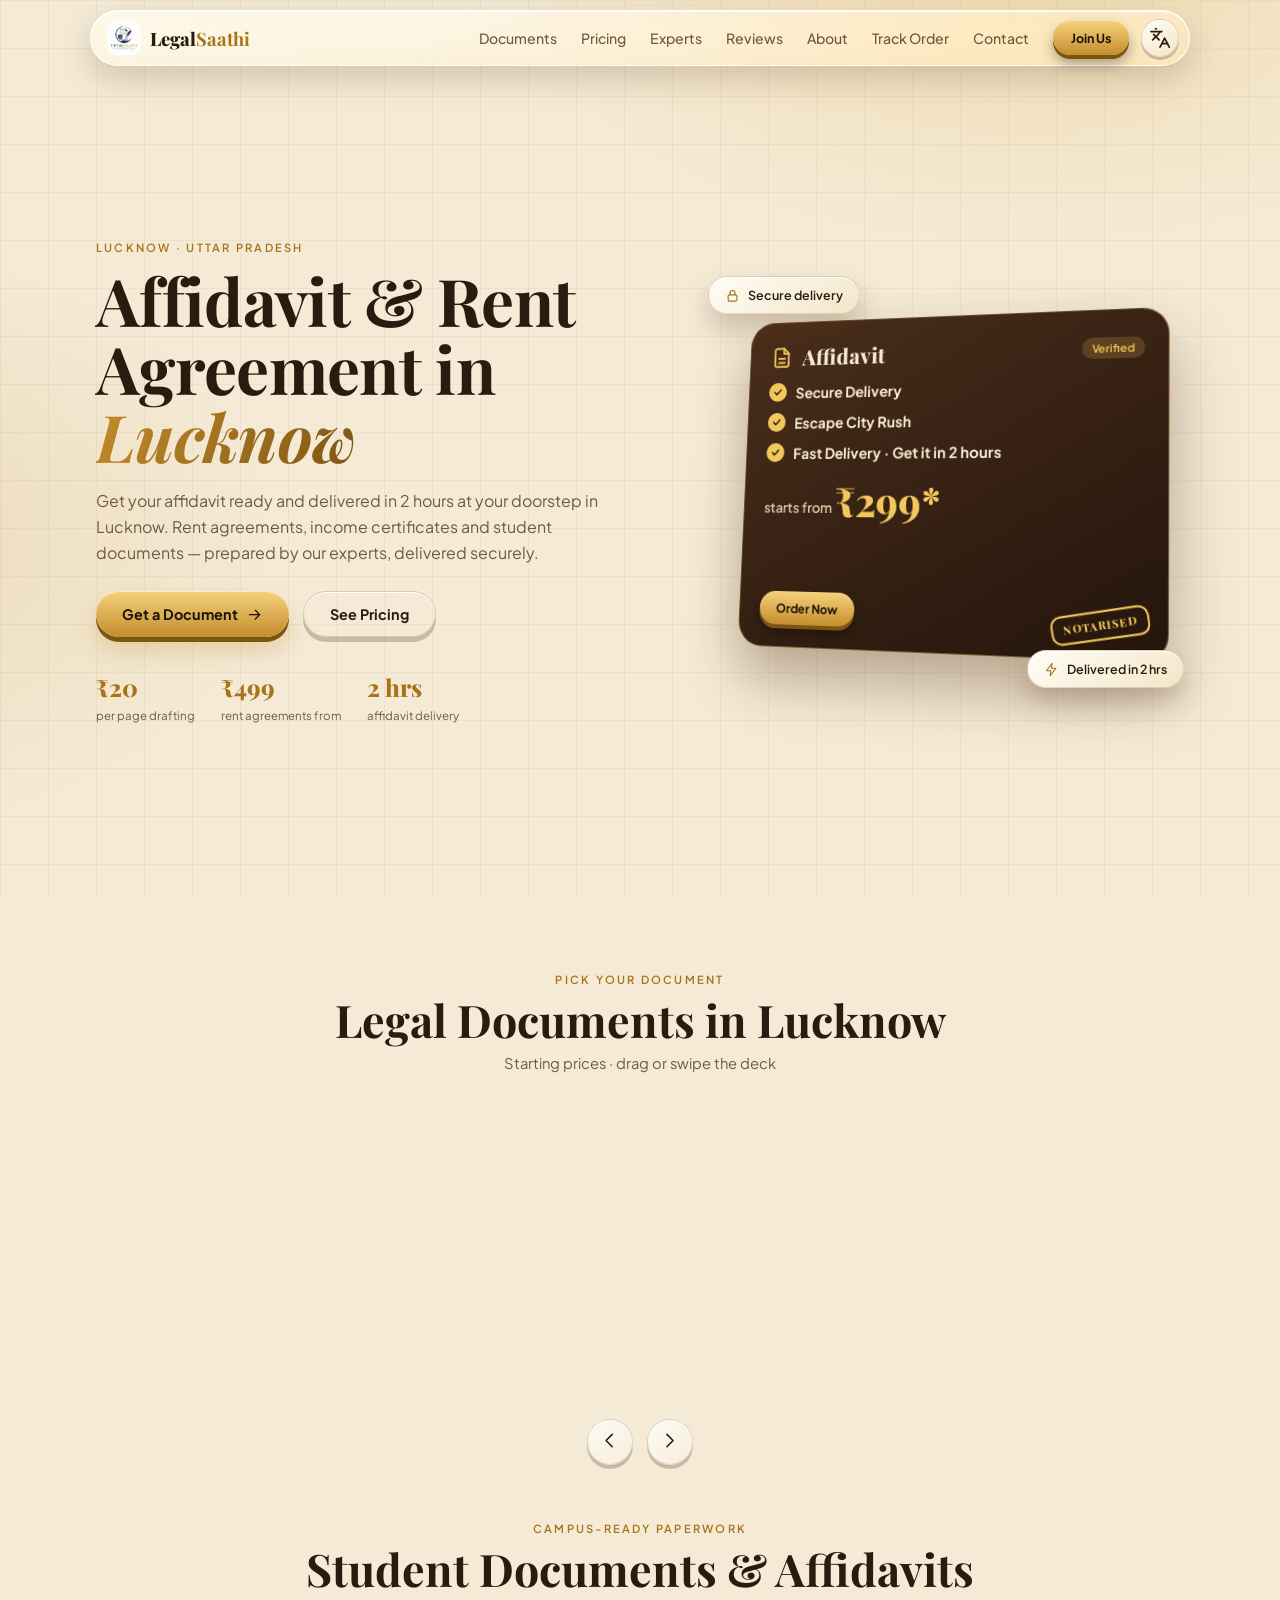
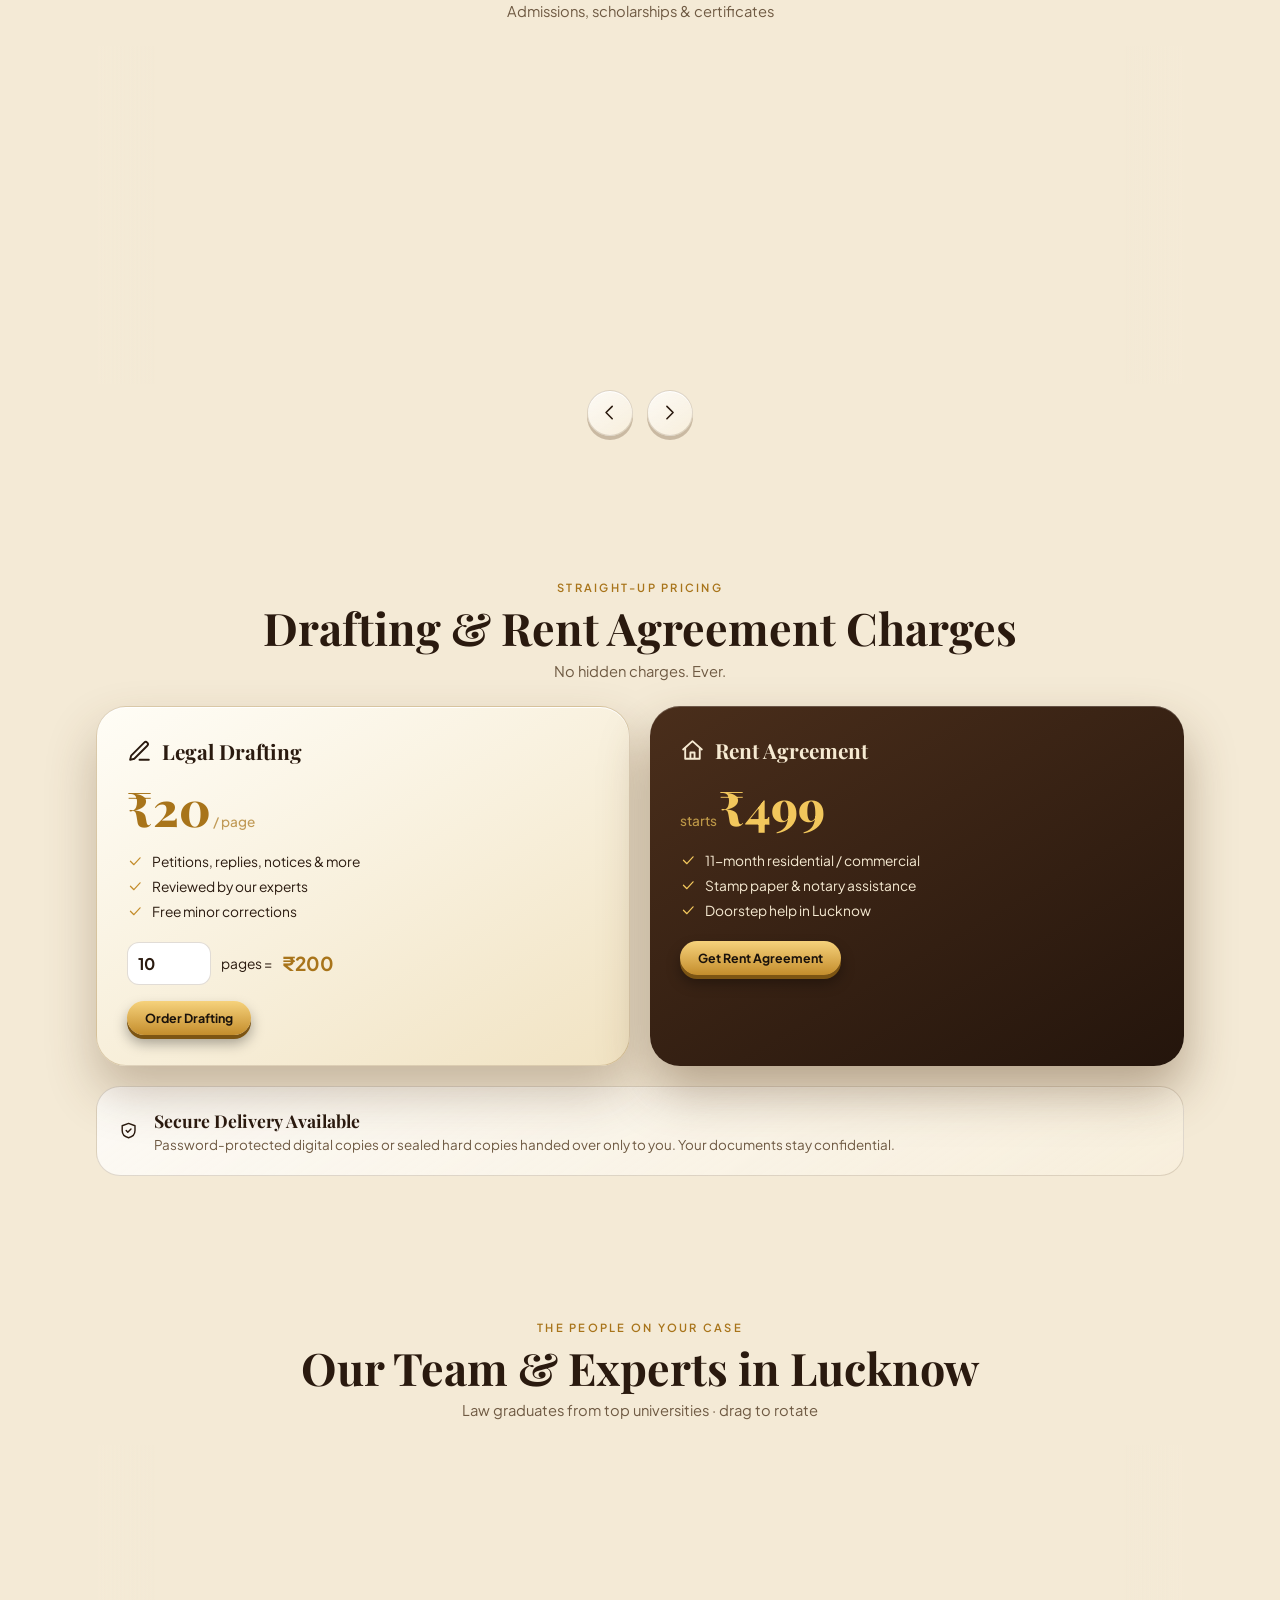
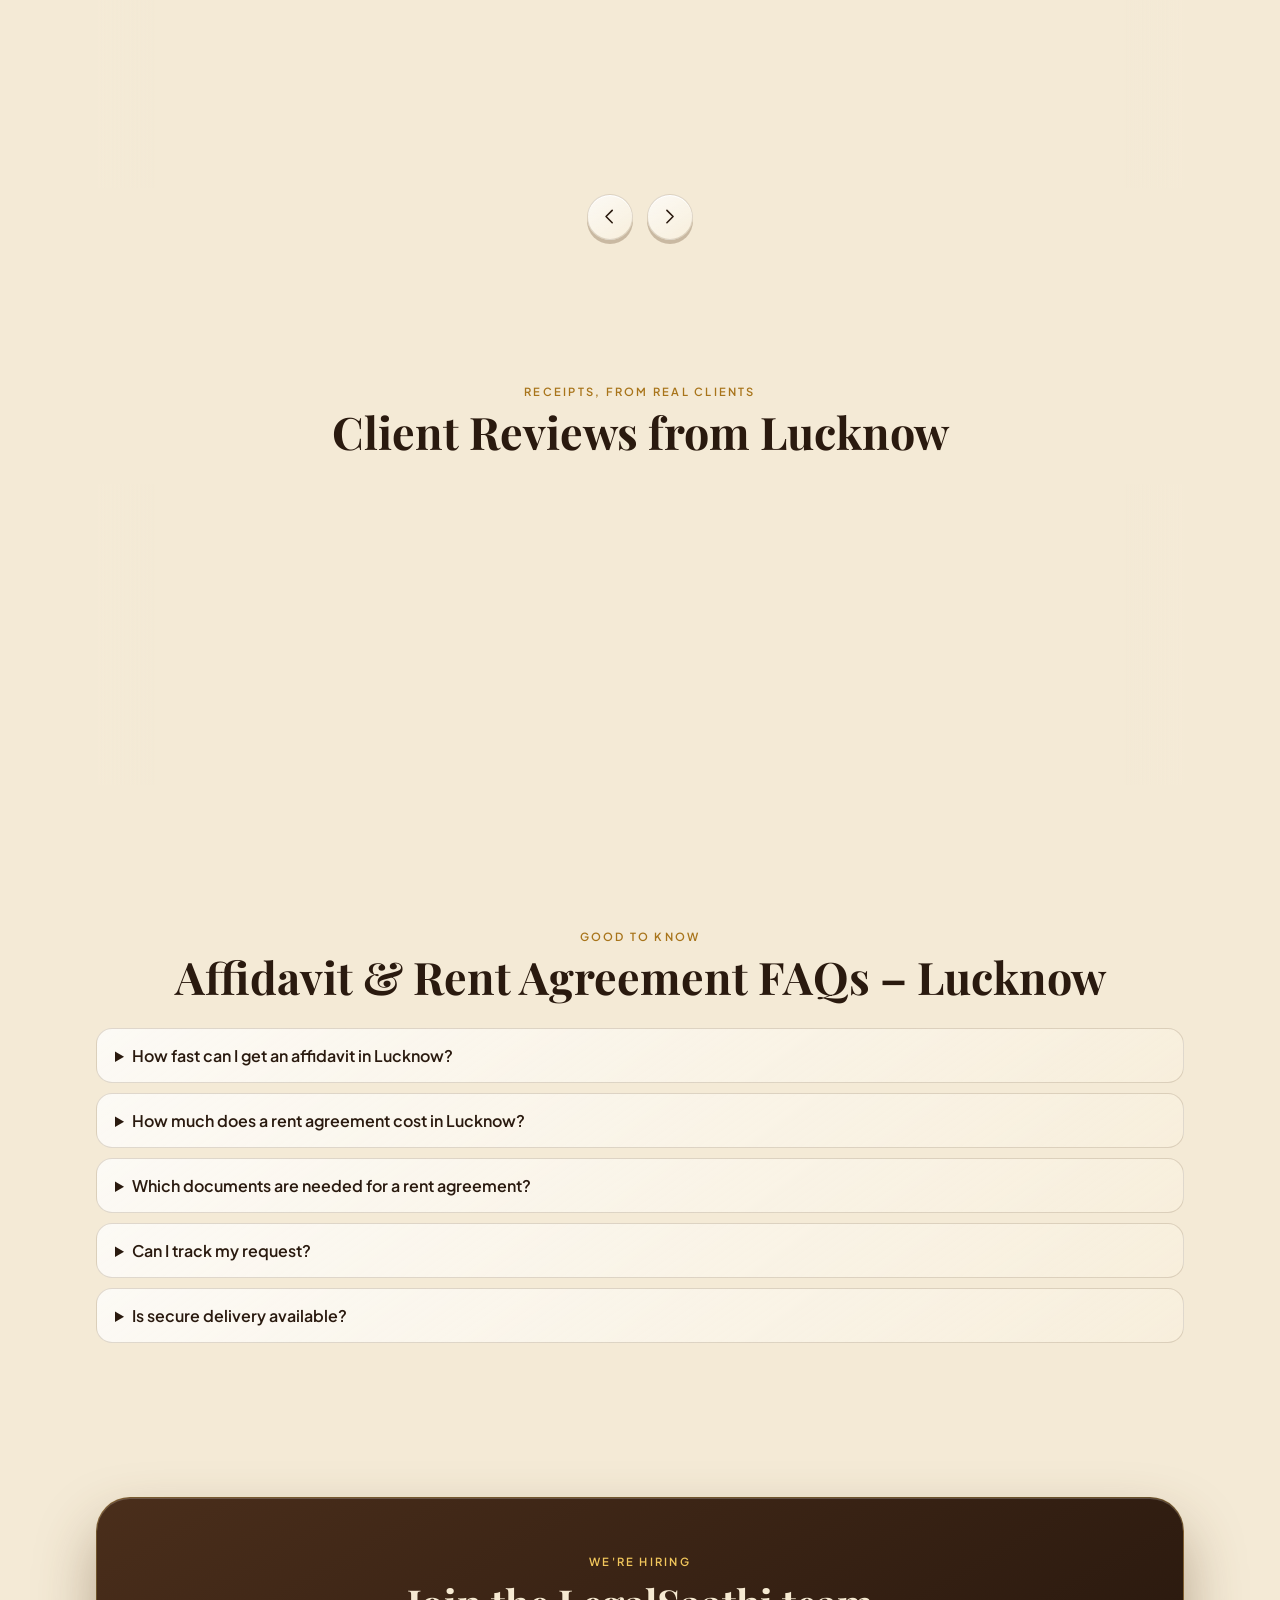
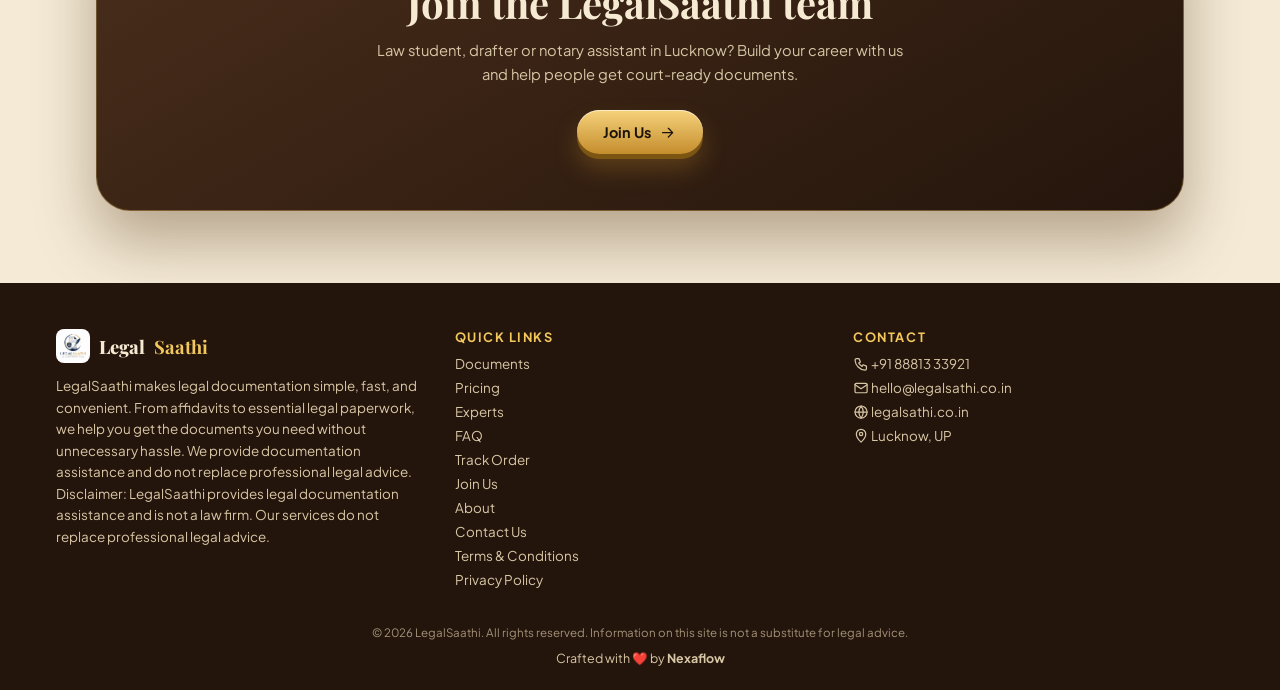
==== index.html @ c800df6a "Update index.html" ====
<!DOCTYPE html>
<html lang="en-IN">
<head>
<meta charset="UTF-8">
<meta name="viewport" content="width=device-width, initial-scale=1, viewport-fit=cover">
<title>Affidavit & Rent Agreement Online in Lucknow | LegalSaathi</title>
<meta name="robots" content="index,follow,max-image-preview:large">
<meta name="geo.region" content="IN-UP"><meta name="geo.placename" content="Lucknow">
<meta name="theme-color" content="#f4ead6">
<link rel="canonical" href="https://legalsathi.co.in/">
<meta property="og:title" content="Affidavit & Rent Agreement Online in Lucknow | LegalSaathi">
<meta property="og:description" content="Affidavit ready and delivered in 2 hours at your doorstep in Lucknow. Rent agreements from ₹499.">
<meta property="og:image" content="https://legalsathi.co.in/legalsathilogo.webp">
<meta property="og:site_name" content="LegalSaathi"><meta property="og:locale" content="en_IN">
<meta name="twitter:card" content="summary"><link rel="manifest" href="/manifest.json"><link rel="apple-touch-icon" href="/icon-192.png">
<meta property="og:type" content="website">
<meta property="og:url" content="https://legalsathi.co.in/">
<meta name="description" content="Get your affidavit ready and delivered in 2 hours at your doorstep in Lucknow. Rent agreements from ₹499, income certificates, legal drafting and student documents with secure delivery.">
<script type="application/ld+json">{"@context": "https://schema.org", "@graph": [{"@type": "LegalService", "@id": "https://legalsathi.co.in/#org", "name": "LegalSaathi", "url": "https://legalsathi.co.in/", "image": "https://legalsathi.co.in/legalsathilogo.webp", "logo": "https://legalsathi.co.in/legalsathilogo.webp", "telephone": "+91-8881333921", "description": "Affidavits, rent agreements, income certificates, legal drafting and student documents in Lucknow with doorstep delivery.", "priceRange": "₹20 - ₹1999", "areaServed": {"@type": "City", "name": "Lucknow"}, "address": {"@type": "PostalAddress", "addressLocality": "Lucknow", "addressRegion": "Uttar Pradesh", "addressCountry": "IN"}}, {"@type": "WebSite", "name": "LegalSaathi", "url": "https://legalsathi.co.in/"}, {"@type": "FAQPage", "mainEntity": [{"@type": "Question", "name": "How fast can I get an affidavit in Lucknow?", "acceptedAnswer": {"@type": "Answer", "text": "Most affidavits are ready and delivered to your doorstep in Lucknow within about 2 hours of a complete request."}}, {"@type": "Question", "name": "How much does a rent agreement cost in Lucknow?", "acceptedAnswer": {"@type": "Answer", "text": "Rent agreements start at ₹499. Stamp duty and government fees, where applicable, depend on the agreement."}}, {"@type": "Question", "name": "Which documents are needed for a rent agreement?", "acceptedAnswer": {"@type": "Answer", "text": "Aadhaar and PAN of landlord and tenant, passport photos, the rented property address, rent and deposit amount, and an ownership proof such as an electricity bill."}}, {"@type": "Question", "name": "Can I track my request?", "acceptedAnswer": {"@type": "Answer", "text": "Yes. You get a token number right after placing a request. Use Track Order on the website to see live status."}}, {"@type": "Question", "name": "Is secure delivery available?", "acceptedAnswer": {"@type": "Answer", "text": "Yes. Choose secure delivery to receive a password-protected digital copy or a sealed hard copy handed only to you."}}]}]}</script>
<!-- Google Tag Manager -->
<script>(function(w,d,s,l,i){w[l]=w[l]||[];w[l].push({'gtm.start':
new Date().getTime(),event:'gtm.js'});var f=d.getElementsByTagName(s)[0],
j=d.createElement(s),dl=l!='dataLayer'?'&l='+l:'';j.async=true;j.src=
'https://www.googletagmanager.com/gtm.js?id='+i+dl;f.parentNode.insertBefore(j,f);
})(window,document,'script','dataLayer','GTM-5QRKRGP2');</script>
<!-- End Google Tag Manager -->
<link rel="icon" href="legalsathilogo.webp">
<link rel="preconnect" href="https://fonts.googleapis.com">
<link href="https://fonts.googleapis.com/css2?family=Playfair+Display:wght@600;800&family=Plus+Jakarta+Sans:wght@400;500;600;700&family=Noto+Sans+Devanagari:wght@400;500;600;700;800&display=swap" rel="stylesheet">
<style>
:root{--bg:#f4ead6;--bg2:#ebdcbc;--ivory:#2a1a0f;--mut:#6f5a43;--beige:#5a3d24;--gold:#a8741a;--gold2:#c48d2c;--ink:#1a120b;--line:rgba(90,60,30,.18);--glass:linear-gradient(145deg,rgba(255,255,255,.75),rgba(255,248,232,.35))}
*{box-sizing:border-box;margin:0;padding:0}
html{scroll-behavior:smooth;scroll-padding-top:90px;overflow-x:hidden;-webkit-text-size-adjust:100%}
img,svg{max-width:100%}
.hero>*,.offers>*,.fgrid>*{min-width:0}
p,h1,h2,h3,.bio{overflow-wrap:break-word}
body{font-family:'Plus Jakarta Sans',sans-serif;background:var(--bg);color:var(--ivory);overflow-x:hidden;padding-bottom:env(safe-area-inset-bottom);-webkit-font-smoothing:antialiased}
body:before{content:"";position:fixed;inset:0;z-index:-1;background:radial-gradient(900px 500px at 80% -5%,rgba(233,189,95,.32),transparent 60%),radial-gradient(700px 500px at -10% 60%,rgba(196,141,44,.16),transparent 60%),linear-gradient(rgba(90,60,30,.05) 1px,transparent 1px) 0 0/48px 48px,linear-gradient(90deg,rgba(90,60,30,.05) 1px,transparent 1px) 0 0/48px 48px,var(--bg)}
h1,h2,h3,.brand{font-family:'Playfair Display',serif}
.i{width:1.2em;height:1.2em;display:inline-block;vertical-align:-.2em;fill:none;stroke:currentColor;stroke-width:1.8;stroke-linecap:round;stroke-linejoin:round}
section{padding:72px clamp(22px,6vw,56px);max-width:1200px;margin:auto}
.sec-h{text-align:center;margin-bottom:26px}
.eyebrow{font-size:.7rem;letter-spacing:.2em;text-transform:uppercase;color:var(--gold);font-weight:600}
.sec-h h2{font-size:clamp(1.8rem,6vw,2.8rem);margin-top:8px;line-height:1.15}
.sec-h p{margin-top:8px;color:var(--mut);font-size:.92rem}
/* nav */
nav{position:fixed;top:calc(10px + env(safe-area-inset-top));left:50%;transform:translateX(-50%);width:min(1100px,94%);z-index:50;display:flex;align-items:center;justify-content:space-between;padding:8px 10px 8px 16px;border-radius:60px;background:linear-gradient(135deg,rgba(255,252,242,.75),rgba(255,244,220,.4));backdrop-filter:blur(22px) saturate(170%);-webkit-backdrop-filter:blur(22px) saturate(170%);border:1px solid rgba(255,255,255,.85);box-shadow:0 12px 32px rgba(90,60,30,.22),inset 0 1px 0 #fff,inset 0 -10px 18px rgba(233,189,95,.07)}
.brand{display:flex;align-items:center;gap:9px;font-weight:800;color:var(--ivory);text-decoration:none;font-size:1.15rem}
.brand img{height:34px;width:34px;object-fit:contain;border-radius:8px}
.brand b{color:var(--gold)}
.links{display:flex;gap:24px;align-items:center}
.links a:not(.btn){color:var(--beige);text-decoration:none;font-weight:500;font-size:.88rem;opacity:.85;transition:.2s}
.links a:not(.btn):hover{opacity:1;color:var(--gold)}
.burger{display:none;background:none;border:0;font-size:1.5rem;color:var(--ivory);cursor:pointer;padding:6px 10px}
.btn{display:inline-flex;align-items:center;gap:8px;border:0;cursor:pointer;font:700 .9rem 'Plus Jakarta Sans';padding:13px 26px;border-radius:50px;color:var(--ink);text-decoration:none;background:linear-gradient(180deg,#f6d27c,var(--gold2));box-shadow:0 5px 0 #7d5513,0 14px 24px rgba(196,141,44,.3),inset 0 1px 0 rgba(255,255,255,.6);transition:.15s}
.btn:hover{transform:translateY(-2px)}
.btn:active{transform:translateY(4px);box-shadow:0 1px 0 #7d5513,0 4px 8px rgba(0,0,0,.4)}
.btn.ghost{color:var(--ivory);background:linear-gradient(145deg,rgba(255,240,210,.14),rgba(255,240,210,.04));border:1px solid var(--line);box-shadow:0 5px 0 rgba(90,60,30,.28),inset 0 1px 0 #fff}
.upr{display:flex;gap:10px;margin-bottom:12px}.upr .btn{flex:1;justify-content:center;padding:11px 8px;font-size:.8rem;white-space:nowrap}.btn.dk{color:#f6d27c;background:linear-gradient(180deg,#3d2815,#1a120b);box-shadow:0 5px 0 #000,0 10px 18px rgba(26,18,11,.35),inset 0 1px 0 rgba(255,255,255,.15)}.qrp{text-align:center}.qrp img{width:230px;max-width:100%;border-radius:14px;background:#fff;padding:10px;border:1px solid var(--gold2)}
.btn.sm{padding:9px 18px;font-size:.78rem;box-shadow:0 4px 0 #7d5513,0 8px 14px rgba(0,0,0,.35)}
/* hero */
.hero{min-height:100svh;display:grid;grid-template-columns:1.1fr .9fr;gap:30px;align-items:center;max-width:1200px;margin:auto;padding:120px clamp(22px,6vw,56px) 56px}
.hero h1{font-size:clamp(2.2rem,7vw,4.1rem);line-height:1.04;letter-spacing:-.01em}
.hero h1 em{font-style:italic;background:linear-gradient(120deg,#c48d2c,#7d5513);-webkit-background-clip:text;background-clip:text;color:transparent}
.hero p{max-width:520px;margin:18px 0 26px;color:var(--mut);line-height:1.6}
.cta{display:flex;gap:14px;flex-wrap:wrap}
.hstats{display:flex;gap:26px;margin-top:34px;flex-wrap:wrap}
.hstats b{display:block;font:800 1.5rem 'Playfair Display';color:var(--gold)}.hstats span{font-size:.72rem;color:var(--mut)}
.hv{position:relative;height:400px;perspective:1000px}
.doc{position:absolute;inset:30px 20px;border-radius:26px;padding:24px;background:linear-gradient(150deg,#4a2e1b,#24150c);color:#f6ead2;border:1px solid rgba(233,189,95,.35);box-shadow:0 30px 60px rgba(90,60,30,.4),inset 0 1px 0 rgba(255,255,255,.2);transform:rotateY(-14deg) rotateX(6deg);animation:fl 7s ease-in-out infinite}
@keyframes fl{50%{transform:rotateY(-8deg) rotateX(3deg) translateY(-12px)}}
.dh{display:flex;align-items:center;gap:10px;font-weight:700;margin-bottom:22px}.dh .i{color:var(--gold);font-size:1.5rem}
.ok{margin-left:auto;font-size:.68rem;padding:4px 10px;border-radius:20px;background:rgba(233,189,95,.18);color:var(--gold)}
.ln{height:9px;border-radius:6px;margin:13px 0;transform-origin:left;background:linear-gradient(90deg,rgba(90,60,30,.12) 25%,rgba(196,141,44,.4) 50%,rgba(90,60,30,.12) 75%) 0 0/200% 100%;animation:sh 1.6s linear infinite,wr 5s ease-in-out infinite}.ln:nth-child(3){animation-delay:0s,.35s}.ln:nth-child(4){animation-delay:0s,.7s}.ln:nth-child(5){animation-delay:0s,1.05s}.ln:nth-child(6){animation-delay:0s,1.4s}@keyframes sh{to{background-position:-200% 0}}@keyframes wr{0%{transform:scaleX(0)}35%,85%{transform:scaleX(1)}100%{transform:scaleX(0)}}
.stamp{position:absolute;right:22px;bottom:24px;border:2px solid var(--gold);color:var(--gold);padding:8px 14px;border-radius:10px;font:800 .8rem 'Playfair Display';letter-spacing:.1em;transform:rotate(-10deg);text-transform:uppercase}
.chip{position:absolute;display:flex;align-items:center;gap:8px;padding:10px 16px;border-radius:40px;font-size:.78rem;font-weight:600;background:linear-gradient(145deg,#fffdf6,#f3e6c8);border:1px solid var(--line);box-shadow:0 14px 26px rgba(90,60,30,.25),inset 0 1px 0 #fff;animation:fl2 6s ease-in-out infinite}
.chip .i{color:var(--gold)}.c1{left:0;top:-6px}.c2{right:0;bottom:-6px;animation-delay:-3s}
@keyframes fl2{50%{transform:translateY(-10px)}}
/* 3D ring */
.stage{position:relative;height:var(--h,380px);perspective:1100px;overflow:hidden;touch-action:pan-y;cursor:grab;user-select:none;-webkit-user-select:none}
.stage:active{cursor:grabbing}
.stage:before,.stage:after{content:"";position:absolute;top:0;bottom:0;width:60px;z-index:5;pointer-events:none}
.stage:before{left:0;background:linear-gradient(90deg,var(--bg),transparent)}.stage:after{right:0;background:linear-gradient(-90deg,var(--bg),transparent)}
.ring{position:absolute;inset:0;transform-style:preserve-3d}
.card{--w:min(250px,68vw);position:absolute;top:10px;left:50%;width:var(--w);margin-left:calc(var(--w)/-2);padding:22px;border-radius:24px;background:linear-gradient(150deg,#fffdf6,#f1e3c3);border:1px solid rgba(140,100,40,.28);box-shadow:0 22px 38px rgba(90,60,30,.28),inset 0 1px 0 #fff,inset 0 -20px 30px rgba(233,189,95,.08)}
.card .ic{width:50px;height:50px;display:grid;place-items:center;border-radius:15px;font-size:1.5rem;color:var(--gold);background:linear-gradient(145deg,rgba(233,189,95,.25),rgba(233,189,95,.06));border:1px solid rgba(233,189,95,.35);margin-bottom:14px}
.card h3{font-size:1.1rem;margin-bottom:6px}.card p{font-size:.8rem;color:var(--mut);line-height:1.5;min-height:40px}
.price{margin:14px 0;font:800 1.6rem 'Playfair Display';color:var(--gold)}.price small{font:500 .7rem 'Plus Jakarta Sans';color:var(--mut)}
.arrows{display:flex;justify-content:center;gap:14px;margin-top:6px;touch-action:manipulation} .arrows button{touch-action:manipulation;-webkit-tap-highlight-color:transparent;user-select:none;-webkit-user-select:none}
.arrows button{width:46px;height:46px;border-radius:50%;cursor:pointer;font-size:1.1rem;color:var(--ivory);background:var(--glass);border:1px solid var(--line);box-shadow:0 4px 0 rgba(90,60,30,.28),inset 0 1px 0 #fff}
.arrows button:active{transform:translateY(3px);box-shadow:none}
.hint{text-align:center;font-size:.72rem;color:var(--mut);margin-top:10px}
/* reviews */
.rev .stars{color:var(--gold);display:flex;gap:3px;margin-bottom:12px}.rev .stars .i{fill:var(--gold);stroke:none}
.rev p{font-size:.88rem;color:var(--ivory);min-height:96px;line-height:1.6}
.who{display:flex;align-items:center;gap:10px;margin-top:14px;padding-top:14px;border-top:1px solid var(--line)}
.who i{font:800 .9rem 'Playfair Display';font-style:normal;width:38px;height:38px;border-radius:50%;display:grid;place-items:center;background:linear-gradient(145deg,var(--gold),var(--gold2));color:var(--ink)}
.who b{font-size:.85rem;display:block}.who small{color:var(--mut);font-size:.7rem}
/* pricing */
.offers{display:grid;grid-template-columns:repeat(auto-fit,minmax(min(100%,290px),1fr));gap:20px}
.offer{border-radius:30px;padding:30px;position:relative;overflow:hidden;box-shadow:0 26px 50px rgba(90,60,30,.3)}
.offer.l{background:linear-gradient(150deg,#4a2e1b,#24150c);color:#f6ead2;box-shadow:0 26px 50px rgba(90,60,30,.4),inset 0 1px 0 rgba(255,255,255,.2)}.offer.l .big{color:#f2c75c}.offer.l li .i{color:#f2c75c}
.offer.d{background:linear-gradient(150deg,#fffdf6,#f1e3c3);border:1px solid rgba(140,100,40,.28);box-shadow:0 26px 50px rgba(90,60,30,.3),inset 0 1px 0 #fff}
.offer h3{font-size:1.3rem;display:flex;gap:10px;align-items:center}
.offer .big{font:800 3rem 'Playfair Display';margin:10px 0}.offer.d .big{color:var(--gold)}.offer .big small{font:500 .85rem 'Plus Jakarta Sans';opacity:.7}
.offer ul{list-style:none;margin:10px 0 18px;font-size:.86rem}.offer li{padding:4px 0;display:flex;gap:8px;align-items:center}.offer li .i{color:var(--gold2);flex:none}
.calc{display:flex;gap:10px;align-items:center;margin:0 0 16px;flex-wrap:wrap;font-size:.86rem}
.calc input{width:84px;padding:10px;border-radius:12px;border:1px solid var(--line);font:700 1rem 'Plus Jakarta Sans';background:#fff;color:var(--ivory)}.calc b{font-size:1.2rem;color:var(--gold)}
.secure{margin-top:20px;display:flex;gap:16px;align-items:center;padding:22px;border-radius:24px;background:var(--glass);border:1px solid var(--line);box-shadow:inset 0 1px 0 rgba(255,255,255,.2)}
.secure>.i{font-size:2.2rem;color:var(--gold);flex:none}.secure h3{font-size:1.1rem}.secure p{font-size:.84rem;color:var(--mut);margin-top:4px}
/* team (instagram style) */
.ig{background:#f7efe0;color:var(--ink);text-align:center;--w:min(270px,72vw);padding:20px 18px}
.ig .top{display:flex;align-items:center;gap:12px;text-align:left}
.ring-av{padding:3px;border-radius:50%;background:conic-gradient(#f6d27c,#c48d2c,#7d5513,#f6d27c);flex:none}
.ring-av img{display:block;width:70px;height:70px;border-radius:50%;object-fit:cover;border:3px solid #f7efe0;background:#d9c8a4}
.ig h3{font-size:1rem;display:flex;align-items:center;gap:5px}.ig h3 .i{color:#1d9bf0;fill:#1d9bf0;stroke:#fff;font-size:1rem}
.ig .hd{font-size:.72rem;color:#7a6a52}.ig .role{display:inline-block;margin-top:4px;font-size:.66rem;font-weight:700;padding:3px 9px;border-radius:20px;background:var(--ink);color:var(--gold)}
.stats{display:grid;grid-template-columns:repeat(3,1fr);margin:16px 0 12px;padding:12px 0;border-top:1px solid #e3d3b0;border-bottom:1px solid #e3d3b0}
.stats b{display:block;font-size:1.05rem}.stats span{font-size:.64rem;color:#7a6a52;text-transform:uppercase;letter-spacing:.04em}
.ig .bio{font-size:.74rem;text-align:left;line-height:1.55;color:#4a3a28}.ig .bio b{color:var(--ink)}
.ig .btn{width:100%;justify-content:center;margin-top:14px;color:var(--ink)}
/* join */
.join{text-align:center;border-radius:34px;padding:56px 22px;background:linear-gradient(150deg,#4a2e1b,#24150c);color:#f6ead2;border:1px solid rgba(233,189,95,.35);box-shadow:0 30px 60px rgba(90,60,30,.4),inset 0 1px 0 rgba(255,255,255,.2)}.join .eyebrow{color:#f2c75c}
.join h2{font-size:clamp(1.6rem,5.5vw,2.5rem);margin:8px 0 10px}.join p{max-width:540px;margin:0 auto 24px;color:#d8c7a6;font-size:.92rem;line-height:1.6}
footer{border-top:1px solid var(--line);padding:46px clamp(22px,6vw,56px) calc(24px + env(safe-area-inset-bottom));font-size:.84rem;color:#d8c7a6;background:#24150c;border-top:0}
.fgrid{max-width:1200px;margin:auto;display:grid;grid-template-columns:repeat(auto-fit,minmax(min(100%,220px),1fr));gap:28px}
footer h4{color:#f2c75c;margin-bottom:10px;font-size:.8rem;letter-spacing:.12em;text-transform:uppercase}footer a:not(.brand){color:#d8c7a6;display:block;margin:7px 0;text-decoration:none}footer a:hover{color:#f2c75c}footer .brand{color:#f6ead2}footer .brand b{color:#f2c75c}
.copy{text-align:center;margin-top:30px;font-size:.72rem;opacity:.7}
.modal{position:fixed;inset:0;z-index:100;display:none;place-items:center;background:rgba(0,0,0,.65);backdrop-filter:blur(8px);padding:16px}.modal.on{display:grid}
.mbox{width:min(440px,100%);max-height:92vh;overflow:auto;background:linear-gradient(150deg,#fffdf6,#f1e3c3);border-radius:26px;padding:26px;border:1px solid rgba(140,100,40,.3);box-shadow:0 30px 60px rgba(0,0,0,.6)}
.mbox h3{margin-bottom:14px}.mbox input,.mbox select,.mbox textarea{width:100%;margin-bottom:10px;padding:13px;border-radius:14px;border:1px solid var(--line);font:.9rem 'Plus Jakarta Sans';background:#fff;color:var(--ivory)}.mbox option{color:#000}
.x{float:right;background:none;border:0;font-size:1.6rem;cursor:pointer;color:var(--ivory)}
.wa{position:fixed;right:16px;bottom:calc(16px + env(safe-area-inset-bottom));z-index:60;width:54px;height:54px;border-radius:50%;display:grid;place-items:center;font-size:1.5rem;color:#fff;background:linear-gradient(180deg,#34d97b,#1fa85a);box-shadow:0 5px 0 #11703a,0 12px 22px rgba(0,0,0,.45)}
.rv{opacity:0;transform:translateY(36px);transition:.9s}.rv.in{opacity:1;transform:none}
@media(max-width:900px){.burger{display:block}.links{position:absolute;top:62px;left:0;right:0;flex-direction:column;gap:16px;padding:22px;border-radius:26px;background:rgba(255,250,238,.92);backdrop-filter:blur(24px);border:1px solid rgba(255,255,255,.9);box-shadow:0 20px 40px rgba(90,60,30,.25);display:none}.links.on{display:flex}.links .btn{width:100%;justify-content:center}section{padding:56px 22px}.hero{grid-template-columns:1fr;padding-top:104px;min-height:auto}.hv{height:320px}.doc{inset:20px 10px}.secure{flex-direction:column;text-align:center;padding:22px 20px}.hero h1{font-size:clamp(2rem,9.5vw,2.9rem)}.hero p{font-size:.95rem}.cta .btn{flex:1 1 100%;justify-content:center}.hstats{gap:12px 26px}.chip{font-size:.7rem;padding:8px 12px}.c1{left:0}.c2{right:0}.offer{padding:26px 22px}.join{padding:44px 22px}.stage:before,.stage:after{width:22px}nav{width:calc(100% - 24px)}.footer-c{text-align:left}}
@media(max-width:380px){.card{padding:18px}.ig{padding:18px 14px}.ring-av img{width:60px;height:60px}.stats b{font-size:.95rem}}
@media(prefers-reduced-motion:reduce){*{animation:none!important;transition:none!important}}
.vw[hidden]{display:none}.mbox{max-height:92dvh}.ck{list-style:none;margin:12px 0 18px}.ck li{display:flex;gap:10px;padding:9px 0;border-bottom:1px dashed var(--line);font-size:.88rem}.ck .i{color:var(--gold);flex:none;margin-top:2px}.sub{color:var(--mut);font-size:.84rem;line-height:1.5}.chips2{display:grid;grid-template-columns:repeat(3,1fr);gap:8px;margin-bottom:10px}.chips2 label{cursor:pointer;position:relative}.chips2 input{position:absolute;opacity:0;width:1px;margin:0}.chips2 span{display:block;text-align:center;font-size:.72rem;font-weight:600;padding:11px 4px;border-radius:12px;border:1px solid var(--line);background:#fff}.chips2 input:checked+span{background:var(--ink);color:#f2c75c;border-color:var(--ink)}.up{display:block;padding:14px;border:1.5px dashed var(--gold2);border-radius:14px;text-align:center;font-size:.82rem;cursor:pointer;margin-bottom:10px;background:rgba(255,255,255,.55)}.up input{display:none}.cs{display:flex;gap:8px;font-size:.74rem;color:var(--mut);margin:4px 0 14px;align-items:flex-start}.cs input{width:auto;margin:3px 0 0}.err{color:#b3261e;font-size:.8rem;margin-top:10px}.tk{text-align:center;padding:18px;border-radius:18px;background:var(--ink);color:#f6ead2;margin:14px 0}.tk b{display:block;font:800 1.9rem 'Playfair Display';letter-spacing:.1em;color:#f2c75c;margin:4px 0 12px}.tl{list-style:none;margin:16px 0 4px}.tl li{display:flex;gap:12px;padding-bottom:18px;position:relative;font-size:.88rem}.tl li:not(:last-child):before{content:"";position:absolute;left:11px;top:26px;bottom:0;width:2px;background:var(--line)}.tl li>i{width:24px;height:24px;border-radius:50%;border:2px solid var(--line);display:grid;place-items:center;flex:none;background:#fff;color:#fff;font-size:.8rem}.tl li.done>i{background:var(--gold2);border-color:var(--gold2)}.tl li.cur>i{border:2px solid rgba(196,141,44,.25);border-top-color:var(--gold2);animation:spin .9s linear infinite}@keyframes spin{to{transform:rotate(360deg)}}.tl small{display:block;color:var(--mut);font-size:.72rem}@keyframes pl{50%{box-shadow:0 0 0 7px rgba(196,141,44,0)}0%{box-shadow:0 0 0 0 rgba(196,141,44,.4)}}.faq details{background:var(--glass);border:1px solid var(--line);border-radius:16px;padding:16px 18px;margin-bottom:10px}.faq summary{font-weight:600;cursor:pointer}.faq p{margin-top:10px;color:var(--mut);font-size:.88rem;line-height:1.6}.stats b .i{fill:var(--gold2);stroke:none;font-size:.8em;vertical-align:-.05em}
.bn{display:inline-block;margin-bottom:12px;padding:8px 14px;border-radius:30px;font-size:.78rem;font-weight:600;background:linear-gradient(145deg,#fffdf6,#f3e6c8);border:1px solid var(--line);box-shadow:0 6px 14px rgba(90,60,30,.15)}
.oc{background:#fff;border:1px solid var(--line);border-radius:14px;padding:12px 14px;margin-top:10px}.oc summary{cursor:pointer;font-size:.9rem}.oc .tl{margin-top:14px}
.typ{font-size:clamp(.82rem,2.2vw,.95rem);line-height:1.65;min-height:7.5em;font-weight:500;color:var(--ivory)}
.typ:after{content:"";display:inline-block;width:2px;height:1.1em;background:var(--gold2);margin-left:2px;vertical-align:-.15em;animation:cur 1s steps(1) infinite}
@keyframes cur{50%{opacity:0}}
  .pwa{position:fixed;left:14px;right:14px;bottom:calc(84px + env(safe-area-inset-bottom));max-width:420px;margin:auto;z-index:55;display:flex;align-items:center;gap:10px;padding:10px 12px;border-radius:20px;background:linear-gradient(145deg,#fffdf6,#f3e6c8);border:1px solid var(--line);box-shadow:0 14px 28px rgba(90,60,30,.3);animation:pwin .4s ease}
.pwa[hidden]{display:none}
.pwa img{width:40px;height:40px;border-radius:10px;flex:none}
.pwa .pt{flex:1;min-width:0;display:flex;flex-direction:column;font-size:.74rem;color:var(--mut);line-height:1.35}
.pwa .pt b{font-size:.84rem;color:var(--ivory)}
.pwa #pwa-b{border:0;cursor:pointer;font:700 .76rem 'Plus Jakarta Sans';padding:9px 16px;border-radius:30px;color:var(--ink);background:linear-gradient(180deg,#f6d27c,var(--gold2));box-shadow:0 3px 0 #7d5513}
.pwa #pwa-x{border:0;background:none;color:var(--mut);font-size:1.3rem;cursor:pointer;padding:0 4px}
@keyframes pwin{from{opacity:0;transform:translateY(20px)}}
.lang{position:relative;flex:none;order:3;margin-left:12px;width:38px;height:38px;border-radius:50%;display:grid;place-items:center;cursor:pointer;color:var(--ivory);font-size:1.15rem;background:linear-gradient(145deg,#fffdf6,#f3e6c8);border:1px solid var(--line);box-shadow:0 3px 0 rgba(90,60,30,.28),inset 0 1px 0 #fff;transition:.15s;padding:0} .lang:hover{color:var(--gold)} .lang:active{transform:translateY(2px);box-shadow:none} .lang.on{background:linear-gradient(180deg,#f6d27c,var(--gold2));color:var(--ink)} nav .brand{margin-right:auto;order:0} .links{order:2} html[lang=hi] *{font-family:'Noto Sans Devanagari','Plus Jakarta Sans',sans-serif!important} html[lang=hi] .hero h1,html[lang=hi] .sec-h h2,html[lang=hi] .join h2{line-height:1.3} html[lang=hi] .hero h1 em{font-style:normal} html[lang=hi] .eyebrow{letter-spacing:.05em} html[lang=hi] .btn{line-height:1.5} @media(max-width:900px){.lang{order:2;margin-left:0}.burger{order:3}} .credit{text-align:center;margin-top:10px;font-size:.78rem;color:#d8c7a6} .credit a{display:inline;color:#f2c75c;font-weight:700;text-decoration:none;margin:0} .credit a:hover{text-decoration:underline} .heart{display:inline-block;transform-origin:center;animation:beat 1.2s ease-in-out infinite} @keyframes beat{0%,100%{transform:scale(1)}15%{transform:scale(1.25)}30%{transform:scale(1)}45%{transform:scale(1.18)}60%{transform:scale(1)}} .card.hot{padding:20px} .hot h3{font-size:1.45rem;line-height:1.1;margin-bottom:12px} .hot>p{font-size:.95rem;font-weight:500;color:var(--ivory);line-height:1.5;min-height:0;margin-bottom:6px} .pts{list-style:none;margin:0 0 8px;padding:0} .pts li{display:flex;align-items:center;gap:10px;font-weight:700;font-size:1rem;line-height:1.2;padding:8px 10px;margin:0 -10px 4px;border-radius:12px;transition:.2s;cursor:default} .pts li:hover{background:rgba(233,189,95,.22);transform:translateX(4px)} .pts .tk2{flex:none;width:26px;height:26px;border-radius:50%;display:grid;place-items:center;background:linear-gradient(180deg,#f6d27c,var(--gold2));color:var(--ink);font-size:.85rem;transition:.25s} .pts li:hover .tk2{transform:scale(1.2) rotate(-8deg)} .pts small{display:block;font-weight:500;font-size:.76rem;color:var(--mut);margin-top:2px} .hot .price{margin:10px 0 12px;font-size:2.2rem} .doc{display:flex;flex-direction:column;padding:18px} .doc .dh{margin-bottom:6px;font:800 1.45rem 'Playfair Display',serif;flex:none} .doc .typ{flex:1;min-height:0;overflow:hidden;font-size:.8rem;line-height:1.45} .doc .pts{flex:none;margin:8px 0 6px} .doc .pts li{padding:2px 4px;margin:0;gap:8px;font-size:.82rem} .doc .pts .tk2{width:18px;height:18px;font-size:.65rem} .doc .pts small{display:inline;margin:0 0 0 4px;font-size:.72rem} .doc .pts small:before{content:"· "} .doc .buy{flex:none;display:flex;align-items:center;gap:12px} .doc .buy .price{margin:0;font-size:1.5rem} .doc .stamp{right:14px;bottom:16px;font-size:.6rem;padding:4px 8px} @media(max-width:380px){.doc .stamp{display:none}}
.doc #typ{flex:1;min-height:0;overflow:hidden} .doc .pts li{min-height:26px;opacity:1;transition:opacity .2s} .doc .tx{display:inline} .doc #typ .price{margin:2px 0 0;font:600 .85rem 'Plus Jakarta Sans',sans-serif;color:var(--mut);line-height:1.1} .doc #typ .price .big{display:inline-block;vertical-align:-.12em;margin-left:4px;font:800 clamp(2.2rem,9vw,2.8rem)/1 'Playfair Display',serif;color:var(--gold);text-shadow:0 3px 0 rgba(125,85,19,.18)} .doc>.btn{align-self:flex-start;margin-top:6px}
.doc #typ .price{color:#d8c7a6}
.doc{background:linear-gradient(150deg,#4a2e1b,#24150c)!important;color:#f6ead2!important}
.doc .dh,.doc .pts li,.doc .pts .tx,.doc .tx{color:#f6ead2!important}
.doc .dh .i{color:#f2c75c!important}
.doc .ok{background:rgba(242,199,92,.18)!important;color:#f2c75c!important}
.doc .tk2{color:#1a120b!important}
.doc #typ .price,.doc #typ-p{color:#d8c7a6!important}
.doc #typ .price .big{color:#f2c75c!important}
.doc .stamp{border-color:#f2c75c!important;color:#f2c75c!important}
.doc .btn{color:#1a120b!important}
.doc .pts li{opacity:1!important}
#o-stamp-pv{margin:-2px 0 10px}#o-stamp-pv[hidden]{display:none}
.stp{position:relative;padding:12px 14px;border-radius:10px;background:repeating-linear-gradient(45deg,#f3e3b8,#f3e3b8 6px,#efdca8 6px,#efdca8 12px);border:2px solid #a8741a;box-shadow:inset 0 0 0 3px #f9efd2,0 6px 14px rgba(90,60,30,.18);text-align:center}
.stp small{display:block;font-size:.6rem;letter-spacing:.2em;font-weight:700;color:#7d5513}
.stp b{display:block;font:800 1.8rem 'Playfair Display',serif;color:#5a3d24;line-height:1.2}
.stp span{font-size:.68rem;color:#6f5a43;font-weight:600}
</style> 
<script src="https://challenges.cloudflare.com/turnstile/v0/api.js?render=explicit" async defer></script>

</head>
<body>
    <!-- Google Tag Manager (noscript) -->
<noscript><iframe src="https://www.googletagmanager.com/ns.html?id=GTM-5QRKRGP2"
height="0" width="0" style="display:none;visibility:hidden"></iframe></noscript>
<!-- End Google Tag Manager (noscript) -->
<nav>   <button class="lang" id="lang" type="button" aria-pressed="false" aria-label="हिंदी में देखें" title="हिंदी में देखें"><svg class="i" viewBox="0 0 24 24"><path d="m5 8 6 6"/><path d="m4 14 6-6 2-3"/><path d="M2 5h12"/><path d="M7 2h1"/><path d="m22 22-5-10-5 10"/><path d="M14 18h6"/></svg></button>
  <a class="brand" href="#top"><img src="legalsathilogo.webp" alt="LegalSaathi logo" onerror="this.style.display='none'"><span>Legal<b>Saathi</b></span></a>
  <button class="burger" id="bg" aria-label="Menu" data-i="menu"></button>
  <div class="links" id="lk"><a href="#services">Documents</a><a href="#pricing">Pricing</a><a href="#experts">Experts</a><a href="#reviews">Reviews</a><a href="/about/">About</a><a href="#" data-track>Track Order</a><a href="/contact/">Contact</a><a class="btn sm" href="#join" data-join>Join Us</a></div>
</nav>

<header class="hero" id="top">
  <div>
    <div class="eyebrow">Lucknow · Uttar Pradesh</div>
    <h1 style="margin-top:12px">Affidavit &amp; Rent Agreement in <em>Lucknow</em></h1>
    <p>Get your affidavit ready and delivered in 2 hours at your doorstep in Lucknow. Rent agreements, income certificates and student documents — prepared by our experts, delivered securely.</p>
    <div class="cta"><a class="btn" href="#services">Get a Document <i data-i="arrow"></i></a><a class="btn ghost" href="#pricing">See Pricing</a></div>
    <div class="hstats"><div><b data-price="drafting">₹20</b><span>per page drafting</span></div><div><b data-price="rent">₹499</b><span>rent agreements from</span></div><div><b>2 hrs</b><span>affidavit delivery</span></div></div>
  </div>
  <div class="hv">
    <div style="position:absolute;inset:30px 20px;display:flex;flex-direction:column;gap:12px;padding:22px;border-radius:26px;overflow:hidden;background:linear-gradient(150deg,#4a2e1b,#24150c);color:#f6ead2;border:1px solid rgba(233,189,95,.35);box-shadow:0 30px 60px rgba(90,60,30,.4);transform:rotateY(-14deg) rotateX(6deg);animation:fl 7s ease-in-out infinite">
  <div style="display:flex;align-items:center;gap:10px;font:800 1.4rem 'Playfair Display',serif;color:#f6ead2">
    <svg width="26" height="26" viewBox="0 0 24 24" fill="none" stroke="#f2c75c" stroke-width="1.8" stroke-linecap="round" stroke-linejoin="round"><path d="M14 3H7a2 2 0 0 0-2 2v14a2 2 0 0 0 2 2h10a2 2 0 0 0 2-2V8z"/><path d="M14 3v5h5M9 13h6M9 17h6"/></svg>
    <span>Affidavit</span>
    <span style="margin-left:auto;font:600 .68rem 'Plus Jakarta Sans',sans-serif;padding:4px 10px;border-radius:20px;background:rgba(242,199,92,.18);color:#f2c75c">Verified</span>
  </div>
  <div style="display:flex;align-items:center;gap:10px;font:700 .95rem 'Plus Jakarta Sans',sans-serif;color:#f6ead2"><span style="flex:none;width:20px;height:20px;border-radius:50%;background:#f2c75c;display:grid;place-items:center"><svg width="12" height="12" viewBox="0 0 24 24" fill="none" stroke="#1a120b" stroke-width="3" stroke-linecap="round" stroke-linejoin="round"><path d="m5 12 5 5 9-10"/></svg></span>Secure Delivery</div>
  <div style="display:flex;align-items:center;gap:10px;font:700 .95rem 'Plus Jakarta Sans',sans-serif;color:#f6ead2"><span style="flex:none;width:20px;height:20px;border-radius:50%;background:#f2c75c;display:grid;place-items:center"><svg width="12" height="12" viewBox="0 0 24 24" fill="none" stroke="#1a120b" stroke-width="3" stroke-linecap="round" stroke-linejoin="round"><path d="m5 12 5 5 9-10"/></svg></span>Escape City Rush</div>
  <div style="display:flex;align-items:center;gap:10px;font:700 .95rem 'Plus Jakarta Sans',sans-serif;color:#f6ead2"><span style="flex:none;width:20px;height:20px;border-radius:50%;background:#f2c75c;display:grid;place-items:center"><svg width="12" height="12" viewBox="0 0 24 24" fill="none" stroke="#1a120b" stroke-width="3" stroke-linecap="round" stroke-linejoin="round"><path d="m5 12 5 5 9-10"/></svg></span>Fast Delivery · Get it in 2 hours</div>
  <div style="color:#d8c7a6;font:600 .9rem 'Plus Jakarta Sans',sans-serif">starts from <span style="font:800 2.6rem 'Playfair Display',serif;color:#f2c75c;vertical-align:-.1em">₹299*</span></div>
  <button class="btn sm" data-order="affidavit" style="align-self:flex-start;margin-top:auto;color:#1a120b">Order Now</button>
  <div style="position:absolute;right:16px;bottom:18px;border:2px solid #f2c75c;color:#f2c75c;padding:5px 10px;border-radius:10px;font:800 .65rem 'Playfair Display',serif;letter-spacing:.1em;transform:rotate(-10deg);text-transform:uppercase">Notarised</div>
</div>
    <div class="chip c1"><i data-i="lock"></i>Secure delivery</div><div class="chip c2"><i data-i="bolt"></i>Delivered in 2 hrs</div>
  </div>
</header>

<section id="services">
  <div class="sec-h rv"><div class="eyebrow">Pick your document</div><h2>Legal Documents in Lucknow</h2><p>Starting prices · drag or swipe the deck</p></div>
  <div class="rv"><div class="stage" id="s1" style="--h:370px"><div class="ring" id="legal"></div></div><div class="arrows"><button data-p aria-label="Previous" data-i="prev"></button><button data-n aria-label="Next" data-i="next"></button></div></div>
  <div class="sec-h rv" style="margin-top:56px"><div class="eyebrow">Campus-ready paperwork</div><h2>Student Documents &amp; Affidavits</h2><p>Admissions, scholarships &amp; certificates</p></div>
  <div class="rv"><div class="stage" id="s2" style="--h:370px"><div class="ring" id="stud"></div></div><div class="arrows"><button data-p aria-label="Previous" data-i="prev"></button><button data-n aria-label="Next" data-i="next"></button></div></div>
</section>

<section id="pricing">
  <div class="sec-h rv"><div class="eyebrow">Straight-up pricing</div><h2>Drafting &amp; Rent Agreement Charges</h2><p>No hidden charges. Ever.</p></div>
  <div class="offers rv">
    <div class="offer d"><h3><i data-i="pen"></i>Legal Drafting</h3><div class="big"><span data-price="drafting">₹20</span><small> / page</small></div>
      <ul><li><i data-i="check"></i>Petitions, replies, notices &amp; more</li><li><i data-i="check"></i>Reviewed by our experts</li><li><i data-i="check"></i>Free minor corrections</li></ul>
      <div class="calc"><input type="number" id="pg" min="1" value="10" aria-label="Pages"><span>pages =</span><b id="pt">₹200</b></div>
      <a class="btn sm" href="#" data-order="drafting">Order Drafting</a></div>
    <div class="offer l"><h3><i data-i="home"></i>Rent Agreement</h3><div class="big"><small>starts </small><span data-price="rent">₹499</span></div>
      <ul><li><i data-i="check"></i>11-month residential / commercial</li><li><i data-i="check"></i>Stamp paper &amp; notary assistance</li><li><i data-i="check"></i>Doorstep help in Lucknow</li></ul>
      <a class="btn sm" href="#" data-order="rent">Get Rent Agreement</a></div>
  </div>
  <div class="secure rv"><i data-i="shield"></i><div><h3>Secure Delivery Available</h3><p>Password-protected digital copies or sealed hard copies handed over only to you. Your documents stay confidential.</p></div></div>
</section>

<section id="experts">
  <div class="sec-h rv"><div class="eyebrow">The people on your case</div><h2>Our Team &amp; Experts in Lucknow</h2><p>Law graduates from top universities · drag to rotate</p></div>
  <div class="rv"><div class="stage" id="s3" style="--h:440px"><div class="ring" id="ex"></div></div><div class="arrows"><button data-p aria-label="Previous" data-i="prev"></button><button data-n aria-label="Next" data-i="next"></button></div></div>
</section>

<section id="reviews">
  <div class="sec-h rv"><div class="eyebrow">Receipts, from real clients</div><h2>Client Reviews from Lucknow</h2></div>
  <div class="rv"><div class="stage" id="s4" style="--h:300px"><div class="ring" id="rv"></div></div></div>
</section>

<section id="faq"><div class="sec-h rv"><div class="eyebrow">Good to know</div><h2>Affidavit &amp; Rent Agreement FAQs – Lucknow</h2></div><div class="faq rv"><details><summary>How fast can I get an affidavit in Lucknow?</summary><p>Most affidavits are ready and delivered to your doorstep in Lucknow within about 2 hours of a complete request.</p></details><details><summary>How much does a rent agreement cost in Lucknow?</summary><p>Rent agreements start at ₹499. Stamp duty and government fees, where applicable, depend on the agreement.</p></details><details><summary>Which documents are needed for a rent agreement?</summary><p>Aadhaar and PAN of landlord and tenant, passport photos, the rented property address, rent and deposit amount, and an ownership proof such as an electricity bill.</p></details><details><summary>Can I track my request?</summary><p>Yes. You get a token number right after placing a request. Use Track Order on the website to see live status.</p></details><details><summary>Is secure delivery available?</summary><p>Yes. Choose secure delivery to receive a password-protected digital copy or a sealed hard copy handed only to you.</p></details></div></section>

<section><div class="join rv" id="join"><div class="eyebrow">We're hiring</div><h2>Join the LegalSaathi team</h2><p>Law student, drafter or notary assistant in Lucknow? Build your career with us and help people get court-ready documents.</p><button class="btn" data-join>Join Us <i data-i="arrow"></i></button></div></section>

<footer id="contact"><div class="fgrid">
  <div><a class="brand" href="#top"><img src="legalsathilogo.webp" alt="LegalSaathi logo" onerror="this.style.display='none'">Legal<b>Saathi</b></a><p style="margin-top:12px;line-height:1.6">LegalSaathi makes legal documentation simple, fast, and convenient. From affidavits to essential legal paperwork, we help you get the documents you need without unnecessary hassle. We provide documentation assistance and do not replace professional legal advice.
Disclaimer: LegalSaathi provides legal documentation assistance and is not a law firm. Our services do not replace professional legal advice.</p></div>
  <div><h4>Quick Links</h4><a href="#services">Documents</a><a href="#pricing">Pricing</a><a href="#experts">Experts</a><a href="#faq">FAQ</a><a href="#" data-track>Track Order</a><a href="#join" data-join>Join Us</a><a href="/about/">About</a><a href="/contact/">Contact Us</a><a href="/terms-&amp;-conditions/">Terms &amp; Conditions</a><a href="/terms-&amp;-conditions/#privacy">Privacy Policy</a></div>
  <div><h4>Contact</h4><a href="tel:+918881333921"><i data-i="phone"></i> +91 88813 33921</a><a href="mailto:hello@legalsathi.co.in"><i data-i="mail"></i> hello@legalsathi.co.in</a><a href="https://legalsathi.co.in"><i data-i="globe"></i> legalsathi.co.in</a><a href="#"><i data-i="pin"></i> Lucknow, UP</a></div>
</div><p class="copy">© 2026 LegalSaathi. All rights reserved. Information on this site is not a substitute for legal advice.</p><p class="credit" style="display:block;white-space:nowrap;"><span style="display:inline;">Crafted with </span><span class="heart" aria-label="love" role="img" style="display:inline;">❤️</span><span style="display:inline;"> by </span><a href="https://www.gonexaflow.com" target="_blank" rel="noopener" style="display:inline;">Nexaflow</a></p></footer>

<noscript><p style="padding:90px 22px">LegalSaathi – Affidavit &amp; Rent Agreement in Lucknow. Call +91 88813 33921.</p></noscript>

<div id="pwa" class="pwa" hidden role="dialog" aria-label="Install LegalSaathi app">   <img src="/icon-192.png" alt="">   <div class="pt"><b>Install LegalSaathi</b><span id="pwa-s">Open faster and track your order in one tap</span></div>   <button id="pwa-b" type="button">Install</button>   <button id="pwa-x" type="button" aria-label="Dismiss">×</button> </div> <div class="modal" id="qr-pop" style="z-index:130"><div class="mbox qrp"><button class="x" id="qr-x" type="button" aria-label="Close">×</button><h3>Scan to pay</h3><p class="sub" style="margin-bottom:10px">Scan with any UPI app (PhonePe, Google Pay, Paytm…)</p><img id="o-qr" alt="UPI QR code"><p class="sub" style="margin-top:10px">Pay <b id="qr-amt"></b><br>UPI ID: <b id="qr-id"></b></p><button type="button" class="btn" id="qr-done" style="margin-top:12px">I have paid, enter details</button></div></div>
<div class="modal" id="md"><div class="mbox"><button class="x" id="mx" aria-label="Close">×</button>
<div class="vw" id="v-check" hidden><h3 id="ck-t"></h3><p class="sub">Keep these ready before you start. It takes about 2 minutes.</p><ul class="ck" id="ck-l"></ul><button class="btn" id="ck-go">I have them, continue <i data-i="arrow"></i></button></div>
<form class="vw" id="v-form" hidden><h3 id="fm-t"></h3>
<input id="o-name" autocomplete="name" placeholder="Full name" required><input id="o-ph" type="tel" inputmode="numeric" autocomplete="tel-national" maxlength="10" pattern="[6-9][0-9]{9}" placeholder="10-digit mobile number" required>
<div id="o-extra"></div>
<div id="o-stamp-w"><select id="o-stamp" aria-label="Stamp paper"></select></div><div id="o-stamp-pv" hidden></div>
<div class="chips2" id="o-del"><label><input type="radio" name="del" value="doorstep" checked><span>Doorstep delivery<br>+₹50</span></label><label><input type="radio" name="del" value="digital"><span>Digital copy<br>Free</span></label><label><input type="radio" name="del" value="secure"><span>2 hr delivery<br>+₹90</span></label></div>
<div id="o-addr-w"><textarea id="o-addr" rows="2" autocomplete="street-address" placeholder="Full delivery address in Lucknow"></textarea><input id="o-pin" inputmode="numeric" maxlength="6" pattern="[0-9]{6}" autocomplete="postal-code" placeholder="Pincode"></div>
<div class="chips2" id="o-pay" style="grid-template-columns:1fr 1fr"><label><input type="radio" name="pay" value="cod" checked><span>Cash on Delivery</span></label><label><input type="radio" name="pay" value="upi"><span>Pay by UPI / QR</span></label></div>
<div id="o-bill" style="padding:12px 14px;border-radius:14px;background:#fff;border:1px solid var(--line);margin-bottom:10px;font-size:.86rem">
<div style="display:flex;justify-content:space-between;padding:3px 0"><span>Service amount</span><b id="b-a"></b></div>
<div id="b-sr" style="display:flex;justify-content:space-between;padding:3px 0"><span>Stamp paper</span><b id="b-s"></b></div>
<div style="display:flex;justify-content:space-between;padding:3px 0"><span>Delivery charge</span><b id="b-g"></b></div>
<div style="display:flex;justify-content:space-between;padding:7px 0 3px;margin-top:4px;border-top:1px dashed var(--line);font-size:.95rem"><span>Final amount</span><b id="b-t" style="color:var(--gold)"></b></div>
</div> <div id="o-upi" hidden style="padding:14px;border:1px dashed var(--gold2);border-radius:14px;background:rgba(255,255,255,.55);margin-bottom:10px;text-align:center">

<p class="sub">UPI ID: <b id="o-upiid"></b></p>
<p class="sub" style="margin-bottom:10px">Pay <b id="o-amt"></b></p>
<div class="upr"><a class="btn dk" id="o-upl" href="#">Open UPI app</a><button type="button" class="btn" id="o-qrb">Pay by QR</button></div>
<p class="sub" style="margin-bottom:10px"><b>Step 1:</b> tap “Open UPI app” or “Pay by QR” and pay. <b>Step 2:</b> come back here and enter the 12-digit transaction ID or attach the payment screenshot. Your order is placed only after that.</p>
<input id="o-tid" placeholder="UPI transaction ID (12 digits)">
<label class="up" style="margin-bottom:0"><input type="file" id="o-shot" accept="image/*"><span id="o-sn">Attach payment screenshot</span></label>
</div>
<label class="up"><input type="file" id="o-files" multiple accept="image/*,.pdf"><span id="o-fn">Attach documents (photos or PDF, max 10 MB each)</span></label>
<textarea id="o-note" rows="2" placeholder="Anything else we should know? (optional)"></textarea>
<label class="cs"><input type="checkbox" required><span>Details are correct and I agree to be contacted on this number.</span></label>
<div id="ts-o"></div><button class="btn" id="o-sub" style="width:100%;justify-content:center">Place Order</button><p class="err" id="o-err"></p></form>
<div class="vw" id="v-done" hidden><h3>Request received</h3><div class="tk"><small>Your token number</small><b id="tk-n"></b><button class="btn sm" id="tk-cp" type="button">Copy token</button></div><p class="sub">Save this token. Use Track Order on the website anytime to see your status.</p><div id="tk-pay"></div><p class="err" id="tk-w"></p><div id="tk-tl"></div></div>
<div class="vw" id="v-dup" hidden><h3>You already have this request</h3><p class="sub">We found an open request with the same name, mobile number and document, so we did not create a duplicate.</p><div id="dp"></div><p class="sub" style="margin-top:12px">Need a change? Call 8881333921.</p></div>
<form class="vw" id="v-other" hidden><h3>Other Documents</h3><p class="sub">Tell us what you need and we will contact you.</p><input id="x-n" placeholder="Full name" required><input id="x-p" type="tel" inputmode="numeric" maxlength="10" pattern="[6-9][0-9]{9}" placeholder="WhatsApp / phone number" required><textarea id="x-d" rows="4" placeholder="Describe the document you need" required></textarea><div id="ts-x"></div><button class="btn" style="width:100%;justify-content:center">Order Us</button><p class="sub" id="x-o" style="margin-top:10px"></p></form> <form class="vw" id="v-track" hidden><h3>Track your order</h3><input id="t-in" placeholder="Token (LS-AB12CD) or 10-digit mobile" required autocapitalize="characters" maxlength="12"><div id="ts-t"></div><button class="btn" style="width:100%;justify-content:center">Check status</button><div id="t-out"></div></form>
<form class="vw" id="v-join" hidden><h3>Join Our Team</h3><input id="j-n" placeholder="Full name" required><input id="j-p" type="tel" inputmode="numeric" maxlength="10" pattern="[6-9][0-9]{9}" placeholder="10-digit mobile number" required><select id="j-r"><option>Expert / Associate</option><option>Law Student / Intern</option><option>Typist / Drafter</option><option>Notary Assistant</option><option>Other</option></select><textarea id="j-m" rows="3" placeholder="Tell us briefly about yourself"></textarea><div id="ts-j"></div><button class="btn" style="width:100%;justify-content:center">Send</button><p class="sub" id="j-o" style="margin-top:10px"></p></form>
</div></div>

<script>window.SB={};window.TS="";</script>
<script src="config.js"></script>
<script>
const H=()=>({apikey:SB.key,Authorization:"Bearer "+SB.key,"Content-Type":"application/json"});
const P={menu:'<path d="M4 7h16M4 12h16M4 17h16"/>',arrow:'<path d="M5 12h14M13 6l6 6-6 6"/>',prev:'<path d="M15 5l-7 7 7 7"/>',next:'<path d="M9 5l7 7-7 7"/>',file:'<path d="M14 3H7a2 2 0 0 0-2 2v14a2 2 0 0 0 2 2h10a2 2 0 0 0 2-2V8z"/><path d="M14 3v5h5M9 13h6M9 17h6"/>',badge:'<path d="M12 2l2.4 2 3.1-.3.8 3 2.7 1.6-1 3 1 3-2.7 1.6-.8 3-3.1-.3L12 22l-2.4-2-3.1.3-.8-3L3 15.7l1-3-1-3 2.7-1.6.8-3 3.1.3z"/><path d="m9 12 2 2 4-4"/>',scale:'<path d="M12 3v18M7 21h10M5 7h14M5 7l-3 7a3 3 0 0 0 6 0zM19 7l-3 7a3 3 0 0 0 6 0z"/>',pen:'<path d="M12 20h9"/><path d="M16.5 3.5a2.1 2.1 0 0 1 3 3L7 19l-4 1 1-4z"/>',home:'<path d="M3 11l9-8 9 8"/><path d="M5 10v10h14V10M10 20v-6h4v6"/>',shield:'<path d="M12 3l8 3v6c0 5-3.5 8-8 9-4.5-1-8-4-8-9V6z"/><path d="m9 12 2 2 4-4"/>',cap:'<path d="M2 9l10-5 10 5-10 5z"/><path d="M6 11v5c3 2.5 9 2.5 12 0v-5M22 9v6"/>',book:'<path d="M4 4h12a3 3 0 0 1 3 3v13H7a3 3 0 0 1-3-3z"/><path d="M4 17a3 3 0 0 1 3-3h12"/>',key:'<circle cx="8" cy="15" r="4"/><path d="M11 12l9-9M16 7l3 3"/>',bld:'<path d="M4 21V4h10v17M14 9h6v12M8 8h2M8 12h2M8 16h2M3 21h18"/>',gavel:'<path d="M14 4l6 6M9 9l6 6M3 21l6-6M11 3l-4 4 6 6 4-4z"/>',heart:'<path d="M12 21s-8-5-8-11a4.5 4.5 0 0 1 8-2.5A4.5 4.5 0 0 1 20 10c0 6-8 11-8 11z"/>',award:'<circle cx="12" cy="9" r="6"/><path d="M8.5 14L7 22l5-3 5 3-1.5-8"/>',swap:'<path d="M17 2l4 4-4 4M3 11V9a3 3 0 0 1 3-3h15M7 22l-4-4 4-4M21 13v2a3 3 0 0 1-3 3H3"/>',ban:'<circle cx="12" cy="12" r="9"/><path d="M5.6 5.6l12.8 12.8"/>',cal:'<rect x="3" y="5" width="18" height="16" rx="2"/><path d="M3 10h18M8 3v4M16 3v4"/>',phone:'<path d="M5 4h4l2 5-2.5 1.5a11 11 0 0 0 5 5L15 13l5 2v4a2 2 0 0 1-2 2A16 16 0 0 1 3 6a2 2 0 0 1 2-2z"/>',mail:'<rect x="3" y="5" width="18" height="14" rx="2"/><path d="m3 7 9 6 9-6"/>',pin:'<path d="M12 21s7-6 7-12a7 7 0 0 0-14 0c0 6 7 12 7 12z"/><circle cx="12" cy="9" r="2.5"/>',globe:'<circle cx="12" cy="12" r="9"/><path d="M3 12h18M12 3a14 14 0 0 1 0 18M12 3a14 14 0 0 0 0 18"/>',chat:'<path d="M21 12a8 8 0 0 1-12 7l-5 1.5L5 16a8 8 0 1 1 16-4z"/>',lock:'<rect x="5" y="11" width="14" height="10" rx="2"/><path d="M8 11V8a4 4 0 0 1 8 0v3"/>',bolt:'<path d="M13 2L4 14h7l-1 8 9-12h-7z"/>',check:'<path d="m5 12 5 5 9-10"/>',star:'<path d="M12 2l3 6.5 7 .8-5.2 4.8 1.4 7L12 17.6 5.8 21.1l1.4-7L2 9.3l7-.8z"/>',tick:'<path d="M12 2l2.4 2 3.1-.3.8 3 2.7 1.6-1 3 1 3-2.7 1.6-.8 3-3.1-.3L12 22l-2.4-2-3.1.3-.8-3L3 15.7l1-3-1-3 2.7-1.6.8-3 3.1.3z"/><path d="m9 12 2 2 4-4" stroke="#fff"/>'};
const ic=n=>`<svg class="i" viewBox="0 0 24 24">${P[n]}</svg>`;
const legal=[["file","Affidavit","General sworn affidavits",299,"affidavit"],["gavel","Income Certificate","Drafted by our experts",799,"income-certificate"],["scale","Partnership Deed","For firms & startups",1999,"partnership-deed"],["heart","Marriage Affidavit","Registration support",699,"marriage-affidavit"]];
const stud=[["cap","Bonafide Certificate","Format & drafting",99,"bonafide"],["file","Admission Affidavit","College / university",149,"admission-affidavit"],["cal","Gap Year Affidavit","Notarised",199,"gap-year-affidavit"],["ban","Anti-Ragging Undertaking","As per UGC norms",99,"anti-ragging"],["award","Scholarship Affidavit","Income / declaration",149,"scholarship-affidavit"],["swap","Name Change Affidavit","Marksheet corrections",299,"name-change-affidavit"]];
const ex=[["Saurabh Dubey","saurabh-dubey","Lead Team","LL.B. · RMLNLU, Lucknow","5","1.2K","4 yrs","Lucknow"],["Arpit Gautam","arpit-gautam","Affidavits & Notary","LL.B. · University of Lucknow","4.9","860","3 yrs","Lucknow"],["Ankit Kumar","ankit-kumar","Rent Agreements","LL.B. · Banaras Hindu University","5","940","4 yrs","Lucknow"],["Sumit Raj","sumit-raj","Student Documents","LL.B. · Aligarh Muslim University","5","720","3.5 yrs","Lucknow"],["Aryan Verma","aryan-verma","Legal Drafting","LL.B. · Amity Law School, Lucknow","4.9","610","3 yrs","Lucknow"]];
const rev=[["Rakesh Gupta","Aliganj","Rent agreement was ready the same day and the team explained every clause. Super smooth."],["Sneha Mishra","Gomti Nagar","Got my scholarship affidavit in a few hours. Affordable and professional."],["Mohd. Faizan","Hazratganj","Income Certificate drafted perfectly. Saurabh sir guided me at every step."],["Anita Singh","Indira Nagar","Secure delivery gave me peace of mind for my property papers. Highly recommended."],["Vikas Yadav","Chinhat","₹20 per page drafting is unbeatable and the quality is top class."],["Pooja Rastogi","Jankipuram","Quick, polite and trustworthy. Our go-to for every document now."]];
const PH="data:image/svg+xml,%3Csvg xmlns='http://www.w3.org/2000/svg' viewBox='0 0 100 100'%3E%3Crect width='100' height='100' fill='%23d9c8a4'/%3E%3Ccircle cx='50' cy='38' r='17' fill='%238a6a45'/%3E%3Cpath d='M16 100c3-26 21-36 34-36s31 10 34 36z' fill='%238a6a45'/%3E%3C/svg%3E";
const $=s=>document.querySelector(s);
const doc=(a,id)=>$(id).innerHTML=a.map(d=>`<div class="card"><div class="ic">${ic(d[0])}</div><h3>${d[1]}</h3><p data-desc="${d[4]}">${d[2]}</p><div class="price"><small>from </small><span data-price="${d[4]}">₹${d[3]}</span></div><button class="btn sm" data-order="${d[4]}">Order Now</button></div>`).join("");
doc(legal,"#legal");doc(stud,"#stud"); 
$("#legal").insertAdjacentHTML("beforeend",`<div class="card hot"><h3>Other Documents</h3><p>Need something else? Tell us what you need and we will call you back.</p><div class="price"><small>Price on </small><span style="font-size:1.6rem">request</span></div><button class="btn sm" data-other>Order us</button></div>`);
const S={};[...legal,...stud].forEach(d=>S[d[4]]={t:d[1],p:d[3]});S.rent={t:"Rent Agreement",p:499};S.drafting={t:"Legal Drafting",p:20};
const esc=x=>String(x).replace(/[&<>"']/g,c=>"&#"+c.charCodeAt(0)+";");
$("#ex").innerHTML=ex.map(e=>`<div class="card ig"><div class="top"><div class="ring-av"><img src="team/${e[1]}.jpg" alt="${e[0]}" onerror="this.onerror=null;this.src=PH"></div><div><h3>${e[0]} ${ic("tick")}</h3><div class="hd">${e[3]}</div><span class="role">${e[2]}</span></div></div><div class="stats"><div><b>${e[4]} ${ic("star")}</b><span>Rating</span></div><div><b>${e[5]}</b><span>Documents</span></div><div><b>${e[6]}</b><span>Experience</span></div></div><div class="bio"><b>Works in:</b> ${e[7]}<br>Working on your case at LegalSaathi.</div><a class="btn sm" href="tel:+918881333921">Contact Us</a></div>`).join("");
$("#rv").innerHTML=rev.map(r=>`<div class="card rev"><div class="stars">${ic("star").repeat(5)}</div><p>“${r[2]}”</p><div class="who"><i>${r[0][0]}</i><div><b>${r[0]}</b><small>${r[1]}, Lucknow · Verified client</small></div></div></div>`).join("");
document.querySelectorAll("[data-i]").forEach(e=>e.innerHTML=ic(e.dataset.i));
class Ring{constructor(st,auto){this.st=st;this.r=st.querySelector(".ring");this.c=[...this.r.children];this.n=this.c.length;this.s=360/this.n;this.rot=0;this.t=0;this.auto=auto;this.d=0;this.h=0;this.mv=0;
 this.size();addEventListener("resize",()=>this.size());addEventListener("load",()=>this.size());
 st.addEventListener("pointerdown",e=>{this.d=1;this.x=e.clientX;this.mv=0});
 addEventListener("pointermove",e=>{if(!this.d)return;const dx=e.clientX-this.x;this.x=e.clientX;this.mv+=Math.abs(dx);this.t+=dx*.3});
 const up=()=>{if(!this.d)return;this.d=0;if(!this.auto)this.t=Math.round(this.t/this.s)*this.s};
 addEventListener("pointerup",up);addEventListener("pointercancel",up);
 st.addEventListener("click",e=>{if(this.mv>6){e.preventDefault();e.stopPropagation()}},true);
 st.addEventListener("pointerenter",e=>{if(e.pointerType=="mouse")this.h=1});st.addEventListener("pointerleave",()=>this.h=0);
 const w=st.parentNode;w.querySelector("[data-p]")&&(w.querySelector("[data-p]").onclick=()=>this.t+=this.s,w.querySelector("[data-n]").onclick=()=>this.t-=this.s);
 this.tick=this.tick.bind(this);requestAnimationFrame(this.tick)}
 size(){const w=this.c[0].offsetWidth;this.R=Math.round((w/2+16)/Math.tan(Math.PI/this.n));this.c.forEach((c,i)=>c.style.transform=`rotateY(${i*this.s}deg) translateZ(${this.R}px)`);this.st.style.height=Math.max(...this.c.map(c=>c.offsetHeight))+40+"px"}
 tick(){if(this.auto&&!this.d&&!this.h&&!matchMedia("(prefers-reduced-motion:reduce)").matches)this.t-=this.auto;
  this.rot+=(this.t-this.rot)*.12;this.r.style.transform=`translateZ(${-this.R}px) rotateY(${this.rot}deg)`;
  this.c.forEach((c,i)=>{const a=(((i*this.s+this.rot)%360)+540)%360-180,k=(1+Math.cos(a*Math.PI/180))/2;c.style.opacity=.2+.8*Math.pow(k,1.4);c.style.pointerEvents=Math.abs(a)<40?"auto":"none"});
  requestAnimationFrame(this.tick)}}
new Ring($("#s1"),0);new Ring($("#s2"),0);new Ring($("#s3"),.12); (async()=>{try{if(SB.url){const x=await fetch(SB.url+"/rest/v1/public_reviews?select=name,area,rating,body&order=created_at.desc&limit=30",{headers:H()});const a=await x.json();  if(Array.isArray(a)&&a.length>=3)$("#rv").innerHTML=a.map(r=>`<div class="card rev"><div class="stars">${ic("star").repeat(r.rating||5)}</div><p>“${esc(r.body)}”</p><div class="who"><i>${esc(r.name[0].toUpperCase())}</i><div><b>${esc(r.name)}</b><small>${r.area?esc(r.area)+", ":""}Lucknow · Verified client</small></div></div></div>`).join("")}}catch(_){}  new Ring($("#s4"),.2)})();
$("#bg").onclick=()=>$("#lk").classList.toggle("on");
$("#lk").onclick=e=>{if(e.target.tagName=="A")$("#lk").classList.remove("on")};
const calc=()=>$("#pt").textContent="₹"+Math.max(1,+$("#pg").value||1)*S.drafting.p;
const applyP=()=>{document.querySelectorAll("[data-price]").forEach(e=>{const v=S[e.dataset.price];if(v)e.textContent="₹"+v.p});calc()};
$("#pg").oninput=calc;applyP();
let CLOSED=false;
if(SB.url){fetch(SB.url+"/rest/v1/services?select=id,price,active,description,checklist,description",{headers:H()}).then(x=>x.json()).then(a=>{a.forEach(v=>{if(!S[v.id])return;S[v.id].p=v.price;if(Array.isArray(v.checklist)&&v.checklist.length)S[v.id].c=v.checklist;;if(v.description)document.querySelectorAll('[data-desc="'+v.id+'"]').forEach(p=>p.textContent=v.description);if(!v.active)document.querySelectorAll('[data-order="'+v.id+'"]').forEach(b=>{b.textContent="Currently unavailable";b.disabled=true;b.removeAttribute("data-order")})});applyP()}).catch(()=>{});
fetch(SB.url+"/rest/v1/settings?select=key,value",{headers:H()}).then(x=>x.json()).then(a=>{const c=Object.fromEntries(a.map(x=>[x.key,x.value]));CLOSED=c.orders_open=="false";try{if(c.stamp_prices){const o=typeof c.stamp_prices=="string"?JSON.parse(c.stamp_prices):c.stamp_prices;if(o&&typeof o=="object"){SP=o;buildStamp()}}}catch(_){}if(c.banner){const d=document.createElement("div");d.className="bn";d.textContent=c.banner;$(".hero .eyebrow").before(d)}}).catch(()=>{})}
const rpc=async(f,b)=>{const x=await fetch(SB.url+"/rest/v1/rpc/"+f,{method:"POST",headers:H(),body:JSON.stringify(b)});if(!x.ok)throw 0;return x.json()};
const W={};const tsr=(k,id)=>{if(W[k]!==undefined||!window.turnstile||!TS)return;W[k]=turnstile.render(id,{sitekey:TS,theme:"light"})};
const gate=async(a,p,k)=>{if(!SB.url)throw{m:"Online service is being set up. Please call 8881333921."};const w=W[k];if(w===undefined)throw{m:"Security check is still loading. Please wait a moment and try again."};const t=turnstile.getResponse(w);if(!t)throw{m:"Please complete the security check."};
 let x;try{x=await fetch(SB.url+"/functions/v1/gate",{method:"POST",headers:{"Content-Type":"application/json",apikey:SB.key,Authorization:"Bearer "+SB.key},body:JSON.stringify({action:a,token:t,payload:p})})}finally{turnstile.reset(w)}
 const d=await x.json().catch(()=>({}));if(!x.ok){const c=String(d.error||d.message||d.msg||"").slice(0,120);console.error("gate failed",x.status,d);throw{m:d.error=="captcha"?"Security check failed. Please try again.":/closed/.test(d.error||"")?"We are not taking new online requests right now. Please call 8881333921.":"Something went wrong. Please try again or call 8881333921. [Error "+x.status+(c?": "+c:"")+"]"}}return d};
const AD="Aadhaar card of applicant",PP="1 passport-size photo";
const D={affidavit:[AD,"Purpose of the affidavit (where it will be submitted)","Any supporting document, if applicable"],"income-certificate":[AD,PP,"Ration card or Family ID","Income proof (salary slip or self-declaration)","Address proof"],"partnership-deed":["Aadhaar & PAN of every partner","Passport photos of all partners","Firm name & registered address","Capital & profit-sharing ratio"],"marriage-affidavit":["Aadhaar of bride & groom","Passport photos of both","Marriage card or photograph","Aadhaar of 2 witnesses"],rent:["Aadhaar & PAN of landlord and tenant","Passport photo of both","Rented property address","Monthly rent & deposit amount","Ownership proof (electricity bill / sale deed)"],drafting:["Draft details or reference documents","Names & addresses of all parties","Approximate number of pages"]};
const DS=["Aadhaar card of student",PP,"College ID or admission letter","Latest marksheet","Parent's Aadhaar (if an affidavit is needed)"];
const X={rent:[["rent","Monthly rent (₹)","number"],["deposit","Security deposit (₹)","number"],["property","Rented property address","text"]],drafting:[["pages","Approx. pages","number"],["kind","Type of draft","text"]]};
const views=["v-check","v-form","v-done","v-dup","v-track","v-join","v-other"];let cur="";
const show=v=>{views.forEach(x=>$("#"+x).hidden=x!=v);$("#md").classList.add("on");$("#md .mbox").scrollTop=0;if(v=="v-form")tsr("o","#ts-o");if(v=="v-track")tsr("t","#ts-t");if(v=="v-join")tsr("j","#ts-j");if(v=="v-other")tsr("x","#ts-x")};
const closeM=()=>$("#md").classList.remove("on");
$("#o-qrb").onclick=()=>{const q=$("#o-qr");q.src="https://api.qrserver.com/v1/create-qr-code/?size=300x300&margin=6&data="+encodeURIComponent(q.dataset.u||"");$("#qr-pop").classList.add("on")};$("#qr-x").onclick=$("#qr-done").onclick=()=>$("#qr-pop").classList.remove("on");
const tl=d=>{let t=new Date(d.since).getTime(),k=1,h="";d.steps.forEach((s,i)=>{const c=i<d.current||(i==d.current&&i==d.steps.length-1)?"done":i==d.current?"cur":"";let e="";if(i>=d.current&&k){if(s.m!=null){t+=s.m*6e4;e=" · by "+new Date(t).toLocaleTimeString("en-IN",{hour:"2-digit",minute:"2-digit"})}else k=0}h+=`<li class="${c}"><i>${c=="done"?ic("check"):""}</i><div><b>${esc(s.n)}</b>${i==d.current?`<small>Current status${e}</small>`:e?`<small>${e.slice(3)}</small>`:""}</div></li>`});return`<ol class="tl">${h}</ol>`};
function order(id){if(CLOSED){alert("We are not taking new online requests right now. Please call 8881333921.");return}cur=id;$("#ck-t").textContent="Get ready: "+S[id].t;$("#ck-l").innerHTML=(S[id].c||D[id]||(stud.some(x=>x[4]==id)?DS:[AD,PP])).map(x=>`<li>${ic("check")}<span>${esc(x)}</span></li>`).join("");show("v-check")}
$("#ck-go").onclick=()=>{$("#fm-t").textContent=S[cur].t+" · Your details";$("#o-extra").innerHTML=(X[cur]||[["purpose","Purpose / where it will be used","text"]]).map(f=>`<input data-x="${f[0]}" type="${f[2]}" placeholder="${f[1]}" ${f[2]=="number"?'inputmode="numeric" min="0"':""}>`).join("");
 if(cur=="drafting")$("#o-extra [data-x=pages]").value=$("#pg").value;
 try{const L=JSON.parse(localStorage.getItem("ls")||"{}");$("#o-name").value=L.n||"";$("#o-ph").value=L.p||"";$("#o-addr").value=L.a||"";$("#o-pin").value=L.z||""}catch(_){}show("v-form")};
const NOSTAMP=["bonafide","anti-ragging"];
const DEL={doorstep:50,digital:0,secure:90};const delAmt=()=>{const r=document.querySelector("[name=del]:checked");return r?DEL[r.value]||0:0};
const SD={"10":10,"20":40,"50":80,"100":140,"500":600};let SP={...SD};
const stampAmt=()=>{const v=$("#o-stamp").value;return !NOSTAMP.includes(cur)&&v&&SP[v]!=null?+SP[v]:0};
const stampPv=()=>{const v=$("#o-stamp").value,p=$("#o-stamp-pv");p.hidden=!v;$("#b-sr").style.display=NOSTAMP.includes(cur)?"none":"flex";if(v)p.innerHTML=`<div class="stp"><small>INDIA NON JUDICIAL</small><b>₹${esc(v)}</b><span>Stamp paper · Uttar Pradesh</span></div>`;payUI()};
const buildStamp=()=>{const s=$("#o-stamp"),k=s.value;s.innerHTML='<option value="">Stamp paper</option>'+Object.keys(SP).sort((a,b)=>a-b).map(d=>`<option value="${esc(d)}">₹${esc(d)} stamp paper — ₹${esc(SP[d])}</option>`).join("");s.value=SP[k]!=null?k:"";stampPv()};
const UPI="8881333921@ptyes";const UPIQ="arpit0001@fam";
const payUI=()=>{const u=document.querySelector("[name=pay]:checked").value=="upi";$("#o-upi").hidden=!u;if(!S[cur])return;const a=cur=="drafting"?S.drafting.p*Math.max(1,+$("#pg").value||1):S[cur].p,g=delAmt(),st=stampAmt(),t=a+st+g,f=n=>"₹"+Number(n.toFixed(2));$("#b-a").textContent=f(a);$("#b-s").textContent=f(st);$("#b-g").textContent=f(g);$("#b-t").textContent=f(t);$("#o-amt").textContent=f(t);$("#o-upiid").textContent=UPI;$("#o-upl").href="upi://pay?pa="+UPI+"&pn=LegalSaathi&am="+t.toFixed(2)+"&cu=INR&tn="+encodeURIComponent(S[cur].t);$("#qr-amt").textContent=f(t);$("#qr-id").textContent=UPIQ;$("#o-qr").dataset.u="upi://pay?pa="+UPIQ+"&pn=LegalSaathi&am="+t.toFixed(2)+"&cu=INR&tn="+encodeURIComponent(S[cur].t)};
$("#o-pay").onchange=payUI;$("#o-stamp").onchange=stampPv;$("#ck-go").addEventListener("click",()=>{$("#o-stamp-w").hidden=NOSTAMP.includes(cur);$("#o-stamp").value="";buildStamp()});$("#ck-go").addEventListener("click",payUI);
$("#o-shot").onchange=e=>$("#o-sn").textContent=e.target.files.length?"Screenshot selected":"Attach payment screenshot";
 $("#o-del").onchange=()=>{$("#o-addr-w").hidden=document.querySelector("[name=del]:checked").value=="digital";payUI()};
$("#o-files").onchange=e=>$("#o-fn").textContent=e.target.files.length?e.target.files.length+" file(s) selected":"Attach documents (photos or PDF, max 10 MB each)";
$("#v-form").onsubmit=async e=>{e.preventDefault();const b=$("#o-sub"),er=$("#o-err");er.textContent="";
 if(!SB.url){er.textContent="Online ordering is being set up. Please call 8881333921.";return}
 const del=document.querySelector("[name=del]:checked").value,fs=[...$("#o-files").files,...$("#o-shot").files];
 if(fs.some(f=>f.size>1e7)){er.textContent="Each file must be under 10 MB.";return}
 if(del!="digital"&&!$("#o-addr").value.trim()){er.textContent="Please enter your delivery address.";return}  if(!NOSTAMP.includes(cur)&&!$("#o-stamp").value){er.textContent="Please choose a stamp paper.";return}
const pay=document.querySelector("[name=pay]:checked").value,tid=$("#o-tid").value.trim();
if(pay=="cod"&&del=="digital"){er.textContent="Cash on Delivery is only for doorstep or secure delivery. Please choose UPI or change delivery.";return}
if(pay=="upi"){const hs=$("#o-shot").files.length>0;if(!tid&&!hs){er.textContent="Please pay using the UPI button above, then enter the transaction ID or attach the payment screenshot to place your order.";return}if(tid&&!/^\d{12}$/.test(tid)){er.textContent="Please enter the 12-digit UPI transaction ID, or attach the payment screenshot.";return}}

 b.disabled=true;b.textContent="Submitting…";const x={};document.querySelectorAll("#o-extra [data-x]").forEach(i=>i.value&&(x[i.dataset.x]=i.value));
 try{localStorage.setItem("ls",JSON.stringify({n:$("#o-name").value,p:$("#o-ph").value,a:$("#o-addr").value,z:$("#o-pin").value}))}catch(_){}
 try{const res=await gate("order",{service_id:cur,name:$("#o-name").value.trim(),phone:$("#o-ph").value,delivery:del,stamp:($("#o-stamp")?$("#o-stamp").value:""),address:del=="digital"?"":$("#o-addr").value.trim(),pincode:$("#o-pin").value,note:$("#o-note").value.trim(),extra:{...x,...(stampAmt()?{stamp_paper:"₹"+$("#o-stamp").value+" stamp (₹"+stampAmt()+")"}:{}),delivery_charge:"₹"+delAmt(),total:$("#b-t").textContent,payment:pay=="upi"?"UPI - verify payment":"Cash on Delivery",...(pay=="upi"?{upi_txn_id:tid||"screenshot only"}:{})}},"o");if(res.duplicate){dup(res.order);b.disabled=false;b.textContent="Place Order";return}const tk=res.token;
 const ps=[];for(const[i,f]of fs.entries()){const n=tk+"/"+i+"-"+f.name.replace(/[^\w.\-]/g,"_");try{const u=await fetch(SB.url+"/storage/v1/object/order-docs/"+n,{method:"POST",headers:{apikey:SB.key,Authorization:"Bearer "+SB.key,"Content-Type":f.type||"application/octet-stream"},body:f});if(u.ok)ps.push(n)}catch(_){}}
 if(ps.length)await rpc("attach_files",{t:tk,f:ps});
 $("#tk-n").textContent=tk;$("#tk-w").textContent=ps.length<fs.length?"Some files could not be uploaded. We will call you to collect them.":"";
 const amt=Number(res.total);$("#v-done h3").textContent=pay=="upi"?"Order placed":"Request received";$("#tk-pay").innerHTML=pay=="upi"?`<div style="padding:14px;border:1px solid var(--gold2);border-radius:14px;background:rgba(255,255,255,.55);margin:10px 0;text-align:center"><b>✓ Your order is placed.</b><p class="sub" style="margin-top:6px">We have received your payment details of ₹${esc(amt)} and will verify them shortly. We will call you if we need anything else.</p></div>`:"";
$("#tk-tl").innerHTML=tl(res.order);show("v-done")}catch(x){er.textContent=x&&x.m||"Could not submit right now. Please try again or call 8881333921."}
 b.disabled=false;b.textContent="Place Order"};
$("#tk-cp").onclick=()=>navigator.clipboard&&navigator.clipboard.writeText($("#tk-n").textContent);
const oc=(d,op)=>`<details class="oc" ${op?"open":""}><summary><b>${esc(d.token)}</b> · ${esc(d.service)}<small>${esc(d.steps[d.current].n)} · placed ${new Date(d.created).toLocaleDateString("en-IN",{day:"numeric",month:"short"})}</small></summary>${tl(d)}</details>`;
function dup(d){$("#dp").innerHTML='<div class="tk"><small>Your token number</small><b>'+esc(d.token)+'</b></div>'+tl(d);show("v-dup")}
$("#v-track").onsubmit=async e=>{e.preventDefault();const o=$("#t-out");o.innerHTML="";
 try{const a=await gate("track",{q:$("#t-in").value.trim()},"t");o.innerHTML=a.length?`<p class="sub" style="margin-top:12px">${a.length>1?a.length+" requests found for this number":"Request found"}</p>`+a.map(d=>oc(d,a.length==1)).join(""):'<p class="err">No request found. Check the token or mobile number.</p>'}catch(x){o.innerHTML=`<p class="err">${esc(x&&x.m||"Could not check right now. Call 8881333921.")}</p>`}};
$("#v-join").onsubmit=async e=>{e.preventDefault();const o=$("#j-o");if(!SB.url){o.textContent="Please call 8881333921 to apply.";return}
 try{await gate("join",{name:$("#j-n").value,phone:$("#j-p").value,role:$("#j-r").value,note:$("#j-m").value},"j");o.textContent="Thanks! We will call you soon."}catch(x){o.textContent=x&&x.m||"Could not send. Please call 8881333921."}};
document.addEventListener("click",e=>{const b=e.target.closest("[data-order],[data-join],[data-track],[data-other],a[href^='tel:']");if(b)(window.dataLayer=window.dataLayer||[]).push({event:"site_click",click_type:b.dataset.order?"order":b.hasAttribute("data-join")?"join":b.hasAttribute("data-track")?"track":b.hasAttribute("data-other")?"other":"call",service:b.dataset.order||"",label:(b.textContent||"").trim().slice(0,40)})},true);
 document.addEventListener("click",e=>{const o=e.target.closest("[data-order]"),j=e.target.closest("[data-join]"),t=e.target.closest("[data-track]");if(o){e.preventDefault();order(o.dataset.order)}else if(j){e.preventDefault();show("v-join")}else if(t){e.preventDefault();show("v-track")}else if(e.target.closest("[data-other]")){e.preventDefault();show("v-other")}});
$("#v-other").onsubmit=async e=>{e.preventDefault();const o=$("#x-o");o.textContent="Sending…";try{await gate("order",{service_id:"other",name:$("#x-n").value.trim(),phone:$("#x-p").value,delivery:"digital",address:"",pincode:"",note:$("#x-d").value.trim(),extra:{}},"x");o.textContent="Thanks! We will contact you on WhatsApp/phone soon.";e.target.reset()}catch(x){o.textContent=x&&x.m||"Could not send. Please call 8881333921."}}; $("#mx").onclick=closeM;$("#md").onclick=e=>{if(e.target.id=="md")closeM()};
if("serviceWorker"in navigator)addEventListener("load",()=>navigator.serviceWorker.register("/sw.js").catch(()=>{})); (()=>{
const pw=$("#pwa"),b=$("#pwa-b"),s=$("#pwa-s");let dip=null;
const standalone=matchMedia("(display-mode: standalone)").matches||navigator.standalone===true;
if(standalone)return;
const ios=/iphone|ipad|ipod/i.test(navigator.userAgent);
const snoozed=()=>{try{return +localStorage.getItem("pwx")>Date.now()}catch(_){return false}};
const open=()=>{if(!snoozed())pw.hidden=false};
addEventListener("beforeinstallprompt",e=>{e.preventDefault();dip=e;setTimeout(open,2500)});
if(ios){b.textContent="How?";setTimeout(open,3000)}
b.onclick=async()=>{
  if(dip){pw.hidden=true;dip.prompt();await dip.userChoice;dip=null;return}
  if(ios)s.textContent="Tap the Share icon in Safari, then choose “Add to Home Screen”.";
};
$("#pwa-x").onclick=()=>{pw.hidden=true;try{localStorage.setItem("pwx",Date.now()+6048e5)}catch(_){}};
addEventListener("appinstalled",()=>pw.hidden=true);
})(); const io=new IntersectionObserver(a=>a.forEach(x=>x.isIntersecting&&x.target.classList.add("in")),{threshold:.08});
document.querySelectorAll(".rv").forEach(r=>io.observe(r));  (()=>{const e=null;if(!e)return;const EN=e.textContent.trim(),HI="अपना शपथ पत्र समय पर बनवाना भूल गए? जल्दी चाहिए? या शहर की भीड़ से बचना चाहते हैं? हम हैं ना! सिर्फ़ 2 घंटे में पाएँ। बिना इधर-उधर भागे, तेज़ और आसान अनुभव। लीगलसाथी के साथ कागज़ी काम हुआ आसान!";const T=()=>document.documentElement.lang=="hi"?HI:EN;
if(matchMedia("(prefers-reduced-motion:reduce)").matches){const u=()=>e.textContent=T();u();addEventListener("langchange",u);return}
e.textContent="";let i=0,d=1;(function k(){const t=T();if(i>t.length)i=t.length;e.textContent=t.slice(0,i);if(d){if(i++<t.length)return setTimeout(k,38);d=0;return setTimeout(k,3500)}if(i>0){i-=3;if(i<0)i=0;return setTimeout(k,12)}d=1;setTimeout(k,600)})()})();
</script>
<script> (()=>{ const HI=Object.assign(Object.create(null),{ "Documents":"दस्तावेज़","Terms & Conditions":"नियम और शर्तें","Privacy Policy":"गोपनीयता नीति","About":"हमारे बारे में","Pricing":"शुल्क","Experts":"विशेषज्ञ","Reviews":"समीक्षाएँ","Track Order":"ऑर्डर ट्रैक करें","Contact":"संपर्क","Join Us":"हमसे जुड़ें","Menu":"मेनू","Previous":"पिछला","Next":"अगला", "Lucknow · Uttar Pradesh":"लखनऊ · उत्तर प्रदेश","Affidavit & Rent Agreement in":"एफिडेविट और रेंट एग्रीमेंट", "Get your affidavit ready and delivered in 2 hours at your doorstep in Lucknow. Rent agreements, income certificates and student documents — prepared by our experts, delivered securely.":"अपना शपथ पत्र (एफिडेविट) 2 घंटे में तैयार करवाएँ और लखनऊ में अपने दरवाज़े पर पाएँ। रेंट एग्रीमेंट, आय प्रमाण पत्र और स्टूडेंट दस्तावेज़ — हमारे विशेषज्ञों द्वारा तैयार, सुरक्षित डिलीवरी के साथ।", "Get a Document":"दस्तावेज़ बनवाएँ","See Pricing":"शुल्क देखें","per page drafting":"प्रति पेज ड्राफ्टिंग","rent agreements from":"से रेंट एग्रीमेंट","2 hrs":"2 घंटे","affidavit delivery":"शपथ पत्र डिलीवरी", "Affidavit":"शपथ पत्र","Verified":"सत्यापित","Notarised":"नोटरी किया हुआ","Secure delivery":"सुरक्षित डिलीवरी","Delivered in 2 hrs":"2 घंटे में डिलीवरी", "Pick your document":"अपना दस्तावेज़ चुनें","Legal Documents in Lucknow":"लखनऊ में कानूनी दस्तावेज़","Starting prices · drag or swipe the deck":"शुरुआती कीमतें · कार्ड्स को खींचें या स्वाइप करें", "Campus-ready paperwork":"कॉलेज के लिए तैयार कागज़ात","Student Documents & Affidavits":"स्टूडेंट दस्तावेज़ और शपथ पत्र","Admissions, scholarships & certificates":"एडमिशन, स्कॉलरशिप और प्रमाण पत्र", "General sworn affidavits":"सामान्य शपथ पत्र","Income Certificate":"आय प्रमाण पत्र","Drafted by our experts":"हमारे विशेषज्ञों द्वारा तैयार","Partnership Deed":"पार्टनरशिप डीड","For firms & startups":"फर्म और स्टार्टअप के लिए","Marriage Affidavit":"विवाह शपथ पत्र","Registration support":"रजिस्ट्रेशन में सहायता", "from":"शुरुआत","Order Now":"अभी ऑर्डर करें","Other":"अन्य","Need something else? Call us for any other legal document.":"कुछ और चाहिए? किसी भी अन्य कानूनी दस्तावेज़ के लिए हमें कॉल करें।","Price on":"कीमत","request":"पूछने पर","Contact Us":"संपर्क करें", "Bonafide Certificate":"बोनाफाइड प्रमाण पत्र","Format & drafting":"फॉर्मेट और ड्राफ्टिंग","Admission Affidavit":"एडमिशन शपथ पत्र","College / university":"कॉलेज / विश्वविद्यालय","Gap Year Affidavit":"गैप ईयर शपथ पत्र","Anti-Ragging Undertaking":"एंटी-रैगिंग वचन पत्र","As per UGC norms":"यूजीसी नियमों के अनुसार","Scholarship Affidavit":"स्कॉलरशिप शपथ पत्र","Income / declaration":"आय / घोषणा","Name Change Affidavit":"नाम परिवर्तन शपथ पत्र","Marksheet corrections":"मार्कशीट में सुधार","Currently unavailable":"अभी उपलब्ध नहीं", "Straight-up pricing":"सीधा और साफ़ शुल्क","Drafting & Rent Agreement Charges":"ड्राफ्टिंग और रेंट एग्रीमेंट शुल्क","No hidden charges. Ever.":"कोई छिपा शुल्क नहीं। कभी नहीं।","Legal Drafting":"कानूनी ड्राफ्टिंग","/ page":"/ पेज", "Petitions, replies, notices & more":"याचिकाएँ, जवाब, नोटिस और बहुत कुछ","Reviewed by our experts":"हमारे विशेषज्ञों द्वारा जाँचा गया","Free minor corrections":"छोटे सुधार मुफ़्त","pages =":"पेज =","Order Drafting":"ड्राफ्टिंग ऑर्डर करें", "Rent Agreement":"रेंट एग्रीमेंट","starts":"शुरू","11-month residential / commercial":"11 महीने का आवासीय / व्यावसायिक","Stamp paper & notary assistance":"स्टांप पेपर और नोटरी में सहायता","Doorstep help in Lucknow":"लखनऊ में घर पर सहायता","Get Rent Agreement":"रेंट एग्रीमेंट बनवाएँ", "Secure Delivery Available":"सुरक्षित डिलीवरी उपलब्ध","Password-protected digital copies or sealed hard copies handed over only to you. Your documents stay confidential.":"पासवर्ड-सुरक्षित डिजिटल कॉपी या सीलबंद हार्ड कॉपी, सिर्फ़ आपके हाथ में। आपके दस्तावेज़ गोपनीय रहते हैं।", "The people on your case":"आपके काम पर लगे लोग","Our Team & Experts in Lucknow":"लखनऊ में हमारी टीम और विशेषज्ञ","Law graduates from top universities · drag to rotate":"टॉप विश्वविद्यालयों के लॉ ग्रेजुएट · घुमाने के लिए खींचें", "Lead Team":"लीड टीम","Affidavits & Notary":"शपथ पत्र और नोटरी","Rent Agreements":"रेंट एग्रीमेंट","Student Documents":"स्टूडेंट दस्तावेज़","Rating":"रेटिंग","Experience":"अनुभव","Works in:":"कार्यस्थल:","Lucknow":"लखनऊ","Working on your case at LegalSaathi.":"लीगलसाथी में आपके काम पर कार्यरत।", "Receipts, from real clients":"असली ग्राहकों के अनुभव","Client Reviews from Lucknow":"लखनऊ के ग्राहकों की समीक्षाएँ", "Good to know":"जानने योग्य बातें","Affidavit & Rent Agreement FAQs – Lucknow":"शपथ पत्र और रेंट एग्रीमेंट – अक्सर पूछे जाने वाले प्रश्न (लखनऊ)", "How fast can I get an affidavit in Lucknow?":"लखनऊ में शपथ पत्र कितनी जल्दी मिल सकता है?","Most affidavits are ready and delivered to your doorstep in Lucknow within about 2 hours of a complete request.":"ज़्यादातर शपथ पत्र पूरा अनुरोध मिलने के लगभग 2 घंटे के भीतर तैयार होकर लखनऊ में आपके दरवाज़े पर पहुँच जाते हैं।", "How much does a rent agreement cost in Lucknow?":"लखनऊ में रेंट एग्रीमेंट का खर्च कितना है?","Rent agreements start at ₹499. Stamp duty and government fees, where applicable, depend on the agreement.":"रेंट एग्रीमेंट ₹499 से शुरू होते हैं। स्टांप ड्यूटी और सरकारी शुल्क, जहाँ लागू हों, एग्रीमेंट पर निर्भर करते हैं।", "Which documents are needed for a rent agreement?":"रेंट एग्रीमेंट के लिए कौन-से दस्तावेज़ चाहिए?","Aadhaar and PAN of landlord and tenant, passport photos, the rented property address, rent and deposit amount, and an ownership proof such as an electricity bill.":"मकान मालिक और किरायेदार का आधार और पैन, पासपोर्ट साइज़ फोटो, किराये की संपत्ति का पता, किराया और सिक्योरिटी डिपॉज़िट की राशि, और मालिकाना हक का प्रमाण जैसे बिजली का बिल।", "Can I track my request?":"क्या मैं अपना अनुरोध ट्रैक कर सकता/सकती हूँ?","Yes. You get a token number right after placing a request. Use Track Order on the website to see live status.":"हाँ। अनुरोध करते ही आपको एक टोकन नंबर मिलता है। लाइव स्थिति देखने के लिए वेबसाइट पर 'ऑर्डर ट्रैक करें' का उपयोग करें।", "Is secure delivery available?":"क्या सुरक्षित डिलीवरी उपलब्ध है?","Yes. Choose secure delivery to receive a password-protected digital copy or a sealed hard copy handed only to you.":"हाँ। सुरक्षित डिलीवरी चुनें और पासवर्ड-सुरक्षित डिजिटल कॉपी या सिर्फ़ आपके हाथ में दी जाने वाली सीलबंद हार्ड कॉपी पाएँ।", "We're hiring":"हम भर्ती कर रहे हैं","Join the LegalSaathi team":"लीगलसाथी टीम से जुड़ें","Law student, drafter or notary assistant in Lucknow? Build your career with us and help people get court-ready documents.":"लखनऊ में लॉ स्टूडेंट, ड्राफ्टर या नोटरी असिस्टेंट हैं? हमारे साथ अपना करियर बनाएँ और लोगों को कोर्ट-रेडी दस्तावेज़ दिलाने में मदद करें।", "Quick Links":"उपयोगी लिंक","FAQ":"अक्सर पूछे गए प्रश्न","Lucknow, UP":"लखनऊ, उत्तर प्रदेश","© 2026 LegalSaathi. All rights reserved. Information on this site is not a substitute for legal advice.":"© 2026 लीगलसाथी। सर्वाधिकार सुरक्षित। इस साइट की जानकारी कानूनी सलाह का विकल्प नहीं है।", "Install LegalSaathi":"लीगलसाथी इंस्टॉल करें","Open faster and track your order in one tap":"तेज़ी से खोलें और एक टैप में ऑर्डर ट्रैक करें","Install":"इंस्टॉल","How?":"कैसे?", "Keep these ready before you start. It takes about 2 minutes.":"शुरू करने से पहले ये तैयार रखें। लगभग 2 मिनट लगेंगे।","I have them, continue":"मेरे पास हैं, आगे बढ़ें", "Full name":"पूरा नाम","10-digit mobile number":"10 अंकों का मोबाइल नंबर","Full delivery address in Lucknow":"लखनऊ में डिलीवरी का पूरा पता","Pincode":"पिनकोड","Anything else we should know? (optional)":"कुछ और बताना चाहें? (वैकल्पिक)", "Doorstep delivery":"घर पर डिलीवरी","Digital copy":"डिजिटल कॉपी","Attach documents (photos or PDF, max 10 MB each)":"दस्तावेज़ जोड़ें (फोटो या PDF, प्रत्येक अधिकतम 10 MB)","Details are correct and I agree to be contacted on this number.":"जानकारी सही है और मैं इस नंबर पर संपर्क किए जाने के लिए सहमत हूँ।","Place Order":"अनुरोध भेजें","Submitting…":"भेजा जा रहा है…", "Monthly rent (₹)":"मासिक किराया (₹)","Security deposit (₹)":"सिक्योरिटी डिपॉज़िट (₹)","Rented property address":"किराये की संपत्ति का पता","Approx. pages":"लगभग पेज","Type of draft":"ड्राफ्ट का प्रकार","Purpose / where it will be used":"उद्देश्य / कहाँ उपयोग होगा", "Aadhaar card of applicant":"आवेदक का आधार कार्ड","1 passport-size photo":"1 पासपोर्ट साइज़ फोटो","Purpose of the affidavit (where it will be submitted)":"शपथ पत्र का उद्देश्य (कहाँ जमा होगा)","Any supporting document, if applicable":"कोई सहायक दस्तावेज़, यदि हो", "Ration card or Family ID":"राशन कार्ड या फैमिली आईडी","Income proof (salary slip or self-declaration)":"आय का प्रमाण (सैलरी स्लिप या स्व-घोषणा)","Address proof":"पते का प्रमाण", "Aadhaar & PAN of every partner":"हर पार्टनर का आधार और पैन","Passport photos of all partners":"सभी पार्टनर के पासपोर्ट साइज़ फोटो","Firm name & registered address":"फर्म का नाम और पंजीकृत पता","Capital & profit-sharing ratio":"पूँजी और लाभ बँटवारे का अनुपात", "Aadhaar of bride & groom":"दूल्हा-दुल्हन का आधार","Passport photos of both":"दोनों के पासपोर्ट साइज़ फोटो","Marriage card or photograph":"शादी का कार्ड या फोटो","Aadhaar of 2 witnesses":"2 गवाहों का आधार", "Aadhaar & PAN of landlord and tenant":"मकान मालिक और किरायेदार का आधार और पैन","Passport photo of both":"दोनों का पासपोर्ट साइज़ फोटो","Monthly rent & deposit amount":"मासिक किराया और डिपॉज़िट राशि","Ownership proof (electricity bill / sale deed)":"मालिकाना हक का प्रमाण (बिजली बिल / बैनामा)", "Draft details or reference documents":"ड्राफ्ट की जानकारी या संदर्भ दस्तावेज़","Names & addresses of all parties":"सभी पक्षों के नाम और पते","Approximate number of pages":"पेजों की अनुमानित संख्या", "Aadhaar card of student":"छात्र का आधार कार्ड","College ID or admission letter":"कॉलेज आईडी या एडमिशन लेटर","Latest marksheet":"नवीनतम मार्कशीट","Parent's Aadhaar (if an affidavit is needed)":"माता-पिता का आधार (यदि शपथ पत्र चाहिए)", "Track your order":"अपना ऑर्डर ट्रैक करें","Token (LS-AB12CD) or 10-digit mobile":"टोकन (LS-AB12CD) या 10 अंकों का मोबाइल","Check status":"स्थिति देखें", "Join Our Team":"हमारी टीम से जुड़ें","Expert / Associate":"विशेषज्ञ / सहयोगी","Law Student / Intern":"लॉ स्टूडेंट / इंटर्न","Typist / Drafter":"टाइपिस्ट / ड्राफ्टर","Notary Assistant":"नोटरी असिस्टेंट","Tell us briefly about yourself":"अपने बारे में संक्षेप में बताएँ","Send":"भेजें", "Request received":"अनुरोध मिल गया","Your token number":"आपका टोकन नंबर","Copy token":"टोकन कॉपी करें","Save this token. Use Track Order on the website anytime to see your status.":"इस टोकन को सहेज लें। स्थिति देखने के लिए कभी भी वेबसाइट पर 'ऑर्डर ट्रैक करें' का उपयोग करें।", "You already have this request":"यह अनुरोध पहले से मौजूद है","We found an open request with the same name, mobile number and document, so we did not create a duplicate.":"हमें इसी नाम, मोबाइल नंबर और दस्तावेज़ का एक खुला अनुरोध मिला, इसलिए नया नहीं बनाया।","Need a change? Call 8881333921.":"बदलाव चाहिए? 8881333921 पर कॉल करें।" }); const norm=s=>s.replace(/\s+/g," ").trim(); const T=s=>HI[norm(s)]||s; const RULES=[ [/^LegalSaathi makes legal documentation/,()=>"लीगलसाथी कानूनी दस्तावेज़ बनवाना आसान, तेज़ और सुविधाजनक बनाता है। शपथ पत्र से लेकर ज़रूरी कानूनी कागज़ात तक, हम बिना झंझट आपके दस्तावेज़ तैयार करवाने में मदद करते हैं। अस्वीकरण: लीगलसाथी कानूनी दस्तावेज़ीकरण में सहायता प्रदान करता है और कोई लॉ फर्म नहीं है। हमारी सेवाएँ पेशेवर कानूनी सलाह का विकल्प नहीं हैं।"], [/^Get ready: (.+)$/,m=>"तैयार रखें: "+T(m[1])], [/^(.+) · Your details$/,m=>T(m[1])+" · आपकी जानकारी"], [/^([\d.]+) yrs$/,m=>m[1]+" वर्ष"], [/^(\d+) file\(s\) selected$/,m=>m[1]+" फ़ाइल चुनी गई"], [/^(.*?)Lucknow · Verified client$/,m=>m[1]+"लखनऊ · सत्यापित ग्राहक"] ]; const tr=(s,p)=>{const k=norm(s);if(!k)return null;if(p&&p.tagName=="EM"&&k=="Lucknow")return "लखनऊ में";let h=HI[k];if(!h)for(const[r,f]of RULES){const m=k.match(r);if(m){h=f(m);break}}return h?s.match(/^\s*/)[0]+h+s.match(/\s*$/)[0]:null}; const SK="script,style,noscript,#typ,#lang",AT=["placeholder","aria-label","title"]; const saved=new Map(),A=new Map();let on=false,rt; const walk=n=>{  if(n.nodeType==3){const p=n.parentElement;if(!p||p.closest(SK))return;const h=tr(n.nodeValue,p);if(h){saved.set(n,n.nodeValue);n.nodeValue=h}return}  if(n.nodeType!=1||n.matches(SK))return;  for(const a of AT){const v=n.getAttribute(a);if(v){const h=tr(v);if(h){let m=A.get(n);if(!m)A.set(n,m={});if(!(a in m))m[a]=v;n.setAttribute(a,h)}}}  n.childNodes.forEach(c=>walk(c))}; const revert=()=>{saved.forEach((v,n)=>{if(n.isConnected)n.nodeValue=v});saved.clear();A.forEach((m,el)=>{for(const a in m)el.setAttribute(a,m[a])});A.clear()}; const relay=()=>{clearTimeout(rt);rt=setTimeout(()=>dispatchEvent(new Event("resize")),60)}; const inTyp=t=>{const e=t.nodeType==3?t.parentElement:t;return e&&e.closest("#typ")}; const obs=()=>mo.observe(document.body,{childList:true,subtree:true,characterData:true}); const mo=new MutationObserver(ms=>{if(!on)return;ms=ms.filter(m=>!inTyp(m.target));if(!ms.length)return;mo.disconnect();ms.forEach(m=>m.type=="childList"?m.addedNodes.forEach(n=>walk(n)):walk(m.target));obs();relay()}); const btn=document.getElementById("lang"); const set=(h,save)=>{on=h;mo.disconnect();document.documentElement.lang=h?"hi":"en-IN";  if(h)walk(document.body);else revert();  obs();btn.classList.toggle("on",h);btn.setAttribute("aria-pressed",h);  const l=h?"Switch to English":"हिंदी में देखें";btn.title=l;btn.setAttribute("aria-label",l);  if(save){try{localStorage.setItem("lang",h?"hi":"en")}catch(_){}}  dispatchEvent(new Event("langchange"));relay()}; btn.onclick=()=>set(!on,true); let pref=null;try{pref=localStorage.getItem("lang")}catch(_){} const auto=(navigator.languages&&navigator.languages.length?navigator.languages:[navigator.language||""]).some(l=>/^hi/i.test(l)); const start=pref?pref=="hi":auto; if(start)set(true,false); })(); </script> </body>
</html>
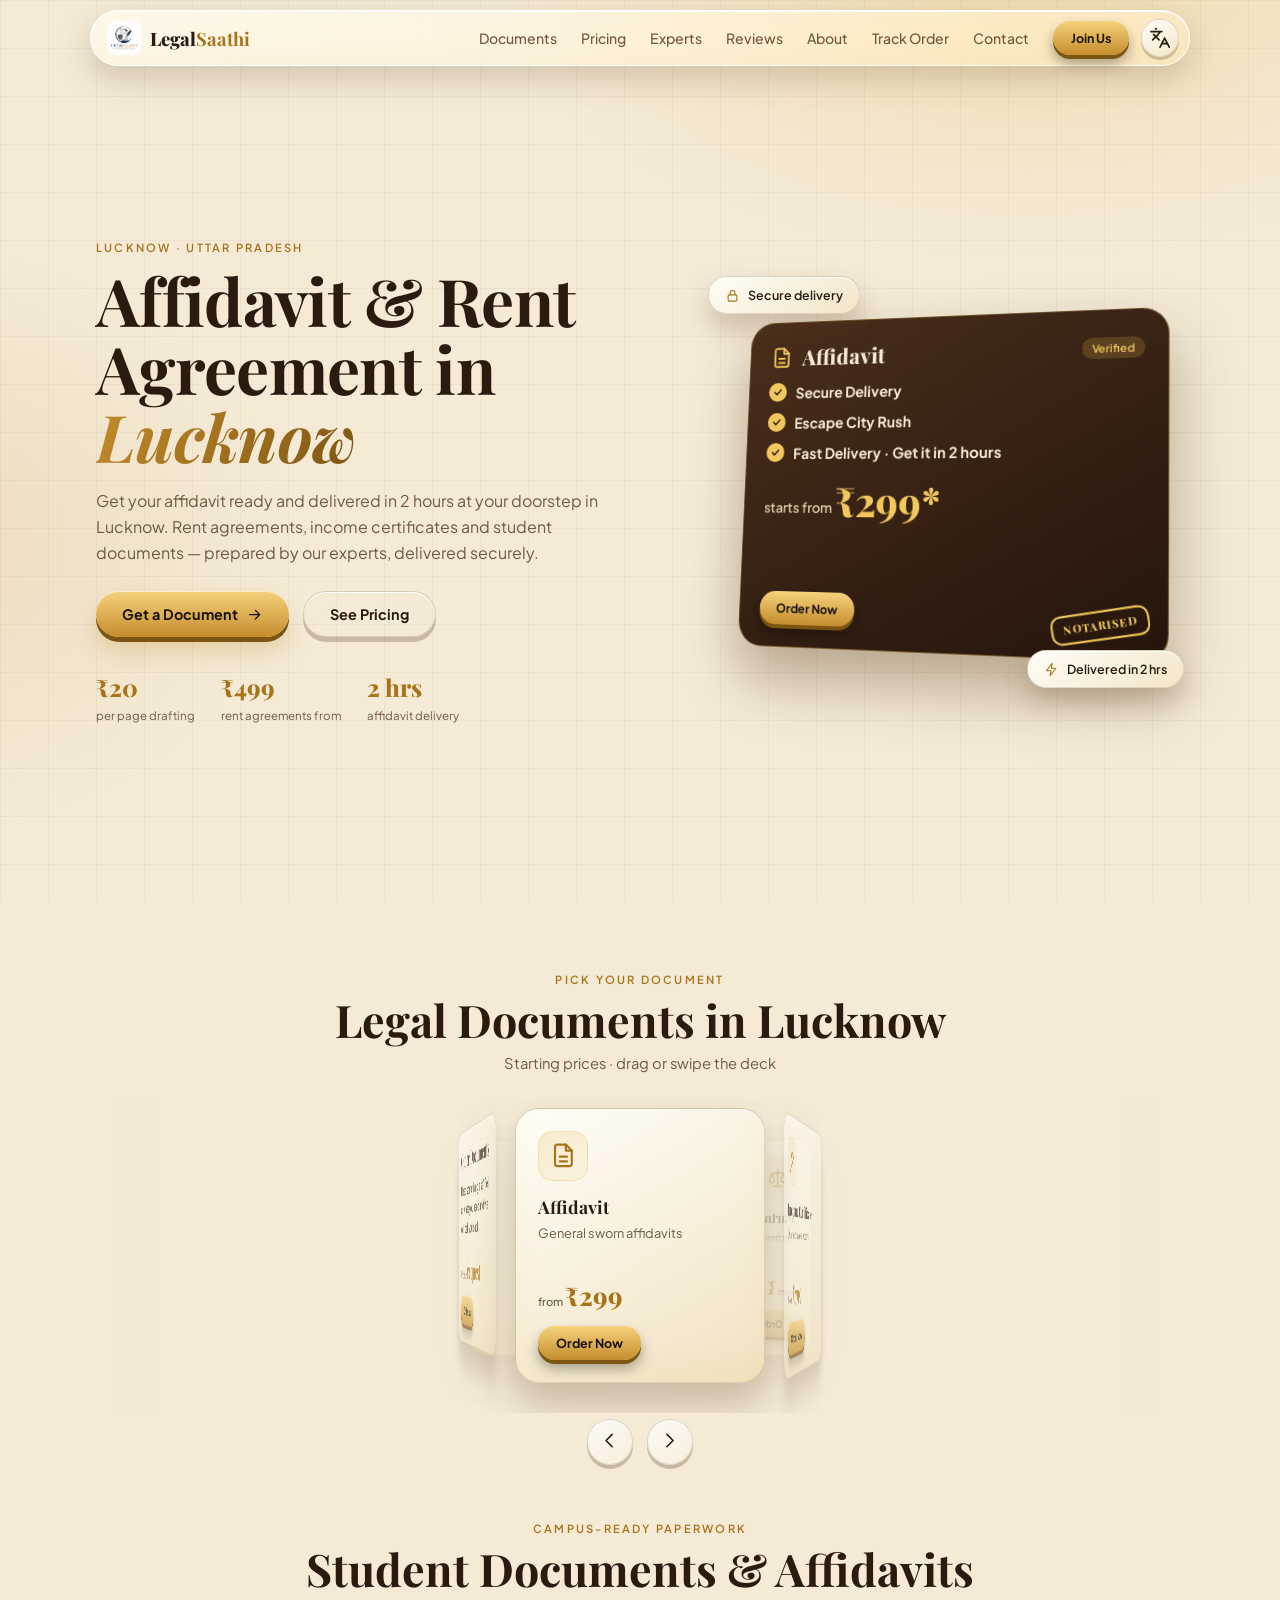
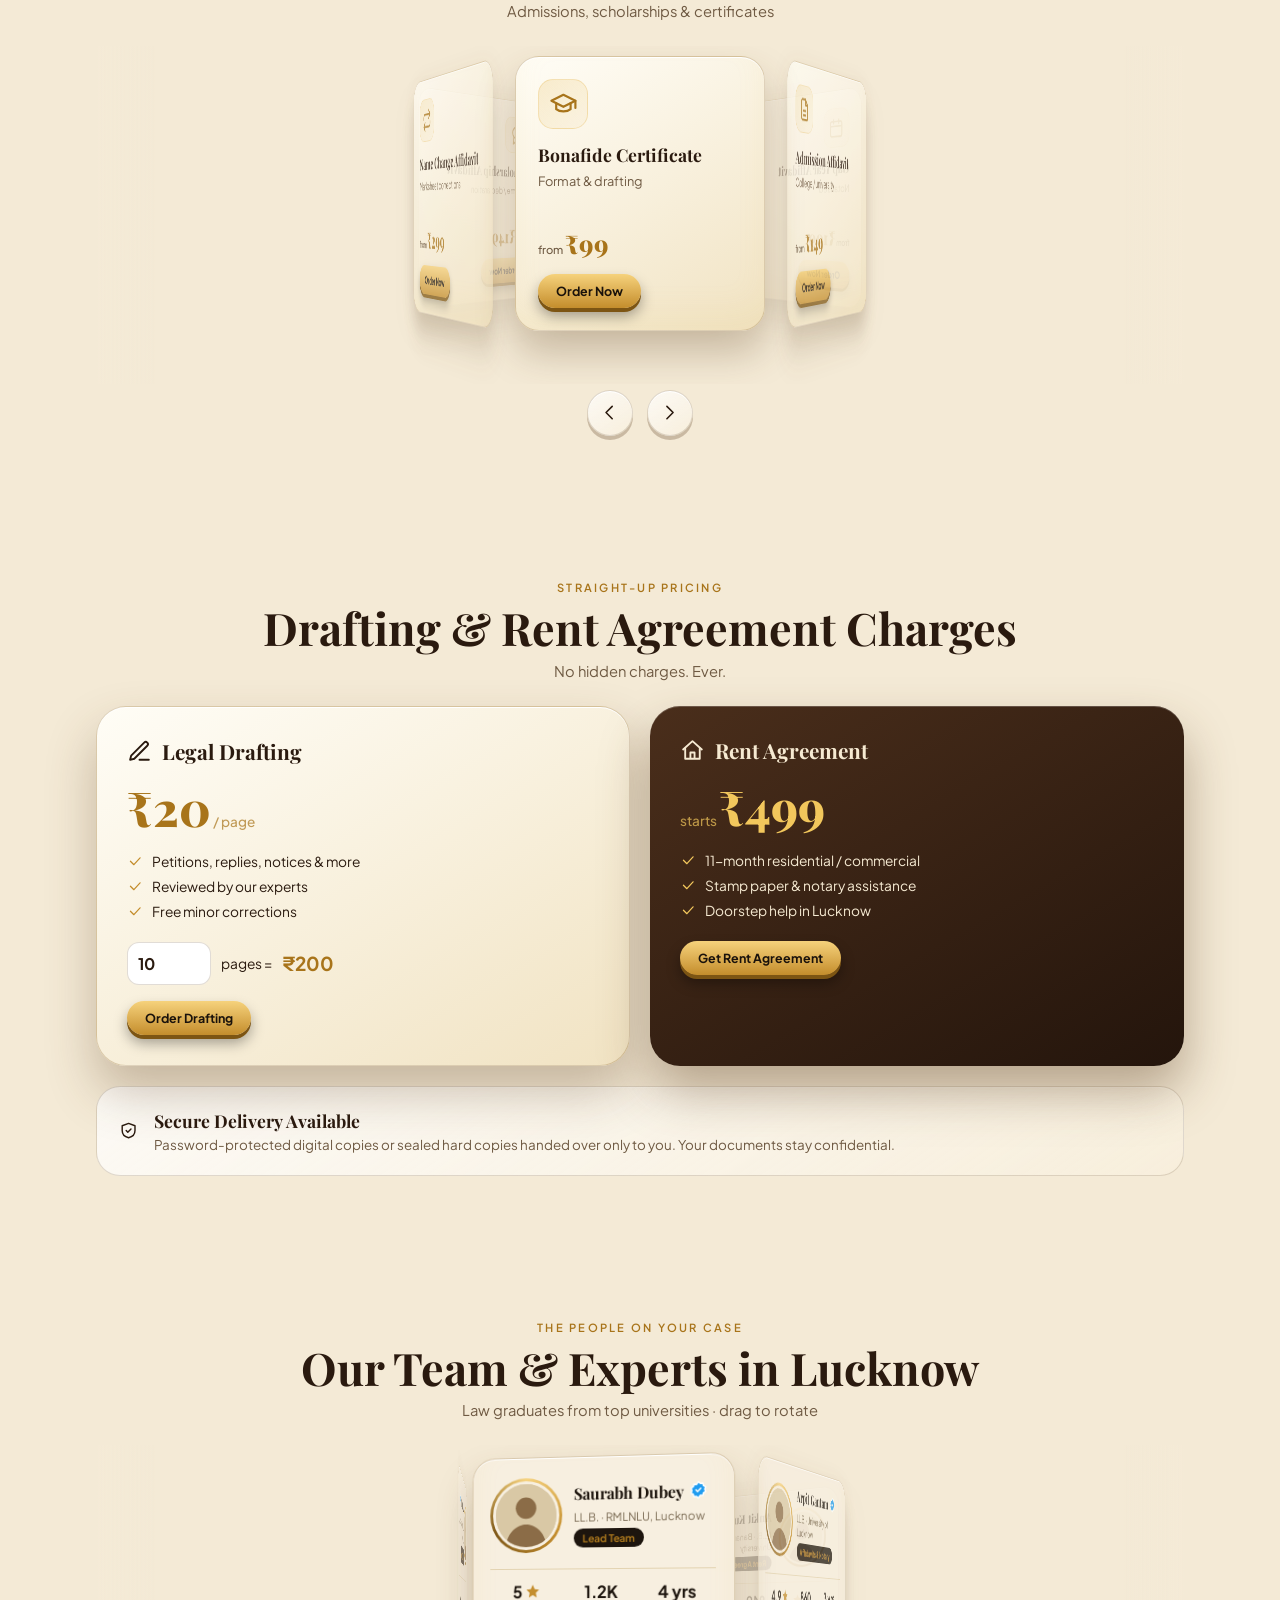
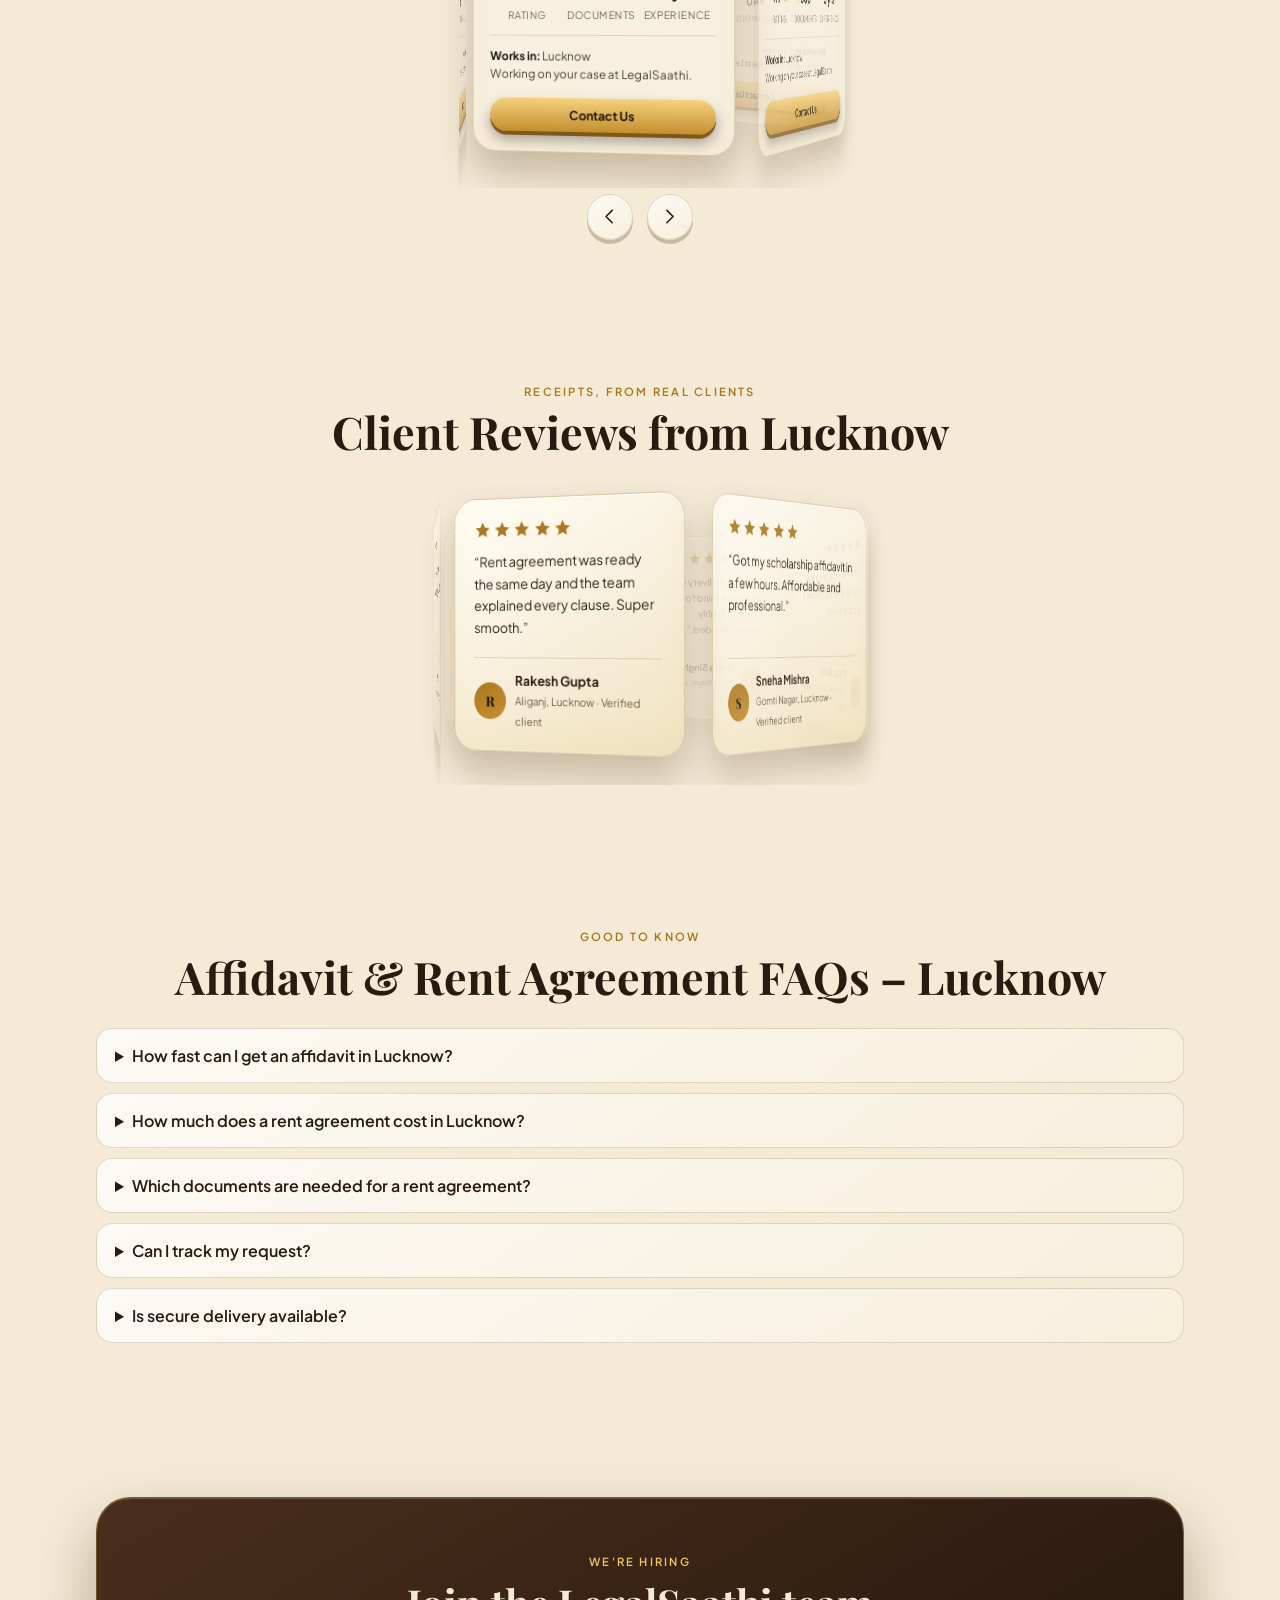
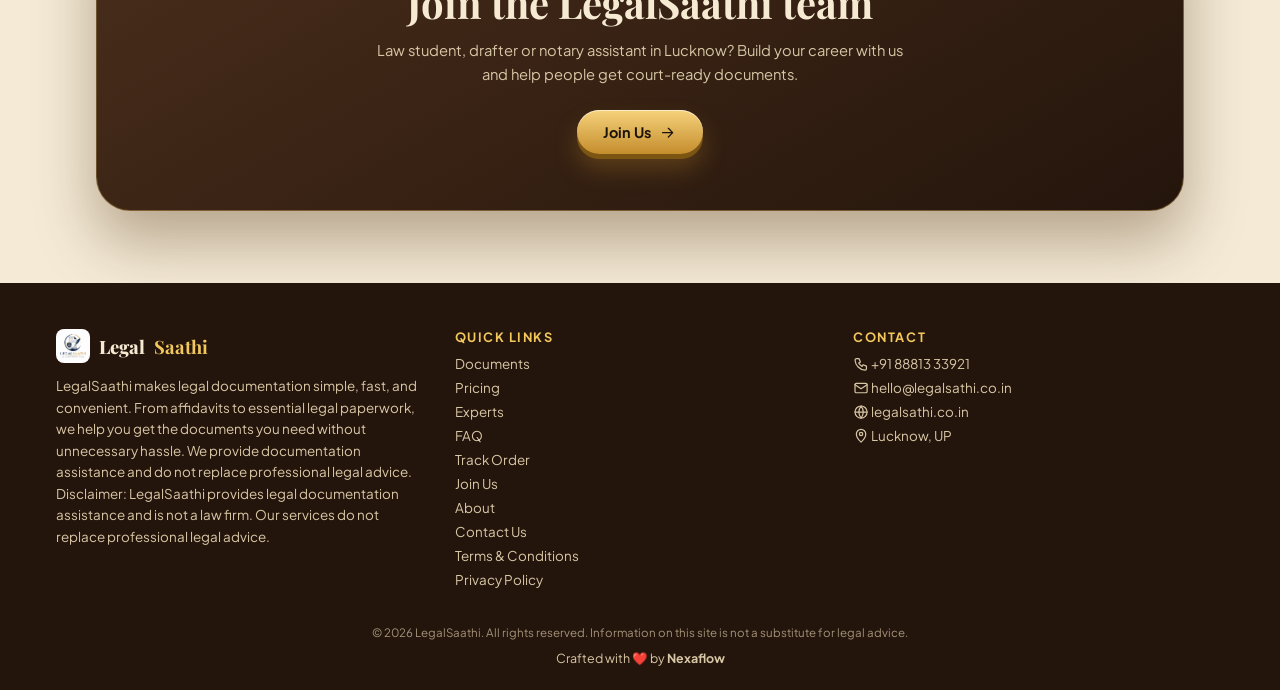
==== commit e16cb405: "Update index.html" ====
--- a/index.html
+++ b/index.html
@@ -353,7 +353,7 @@
 const SD={"10":10,"20":40,"50":80,"100":140,"500":600};let SP={...SD};
 const stampAmt=()=>{const v=$("#o-stamp").value;return !NOSTAMP.includes(cur)&&v&&SP[v]!=null?+SP[v]:0};
 const stampPv=()=>{const v=$("#o-stamp").value,p=$("#o-stamp-pv");p.hidden=!v;$("#b-sr").style.display=NOSTAMP.includes(cur)?"none":"flex";if(v)p.innerHTML=`<div class="stp"><small>INDIA NON JUDICIAL</small><b>₹${esc(v)}</b><span>Stamp paper · Uttar Pradesh</span></div>`;payUI()};
-const buildStamp=()=>{const s=$("#o-stamp"),k=s.value;s.innerHTML='<option value="">Stamp paper</option>'+Object.keys(SP).sort((a,b)=>a-b).map(d=>`<option value="${esc(d)}">₹${esc(d)} stamp paper — ₹${esc(SP[d])}</option>`).join("");s.value=SP[k]!=null?k:"";stampPv()};
+const buildStamp=()=>{const s=$("#o-stamp"),k=s.value;s.innerHTML='<option value="">Stamp paper</option>'+Object.keys(SP).sort((a,b)=>a-b).map(d=>`<option value="${esc(d)}">₹${esc(d)} stamp paper</option>`).join("");s.value=SP[k]!=null?k:"";stampPv()};
 const UPI="8881333921@ptyes";const UPIQ="arpit0001@fam";
 const payUI=()=>{const u=document.querySelector("[name=pay]:checked").value=="upi";$("#o-upi").hidden=!u;if(!S[cur])return;const a=cur=="drafting"?S.drafting.p*Math.max(1,+$("#pg").value||1):S[cur].p,g=delAmt(),st=stampAmt(),t=a+st+g,f=n=>"₹"+Number(n.toFixed(2));$("#b-a").textContent=f(a);$("#b-s").textContent=f(st);$("#b-g").textContent=f(g);$("#b-t").textContent=f(t);$("#o-amt").textContent=f(t);$("#o-upiid").textContent=UPI;$("#o-upl").href="upi://pay?pa="+UPI+"&pn=LegalSaathi&am="+t.toFixed(2)+"&cu=INR&tn="+encodeURIComponent(S[cur].t);$("#qr-amt").textContent=f(t);$("#qr-id").textContent=UPIQ;$("#o-qr").dataset.u="upi://pay?pa="+UPIQ+"&pn=LegalSaathi&am="+t.toFixed(2)+"&cu=INR&tn="+encodeURIComponent(S[cur].t)};
 $("#o-pay").onchange=payUI;$("#o-stamp").onchange=stampPv;$("#ck-go").addEventListener("click",()=>{$("#o-stamp-w").hidden=NOSTAMP.includes(cur);$("#o-stamp").value="";buildStamp()});$("#ck-go").addEventListener("click",payUI);
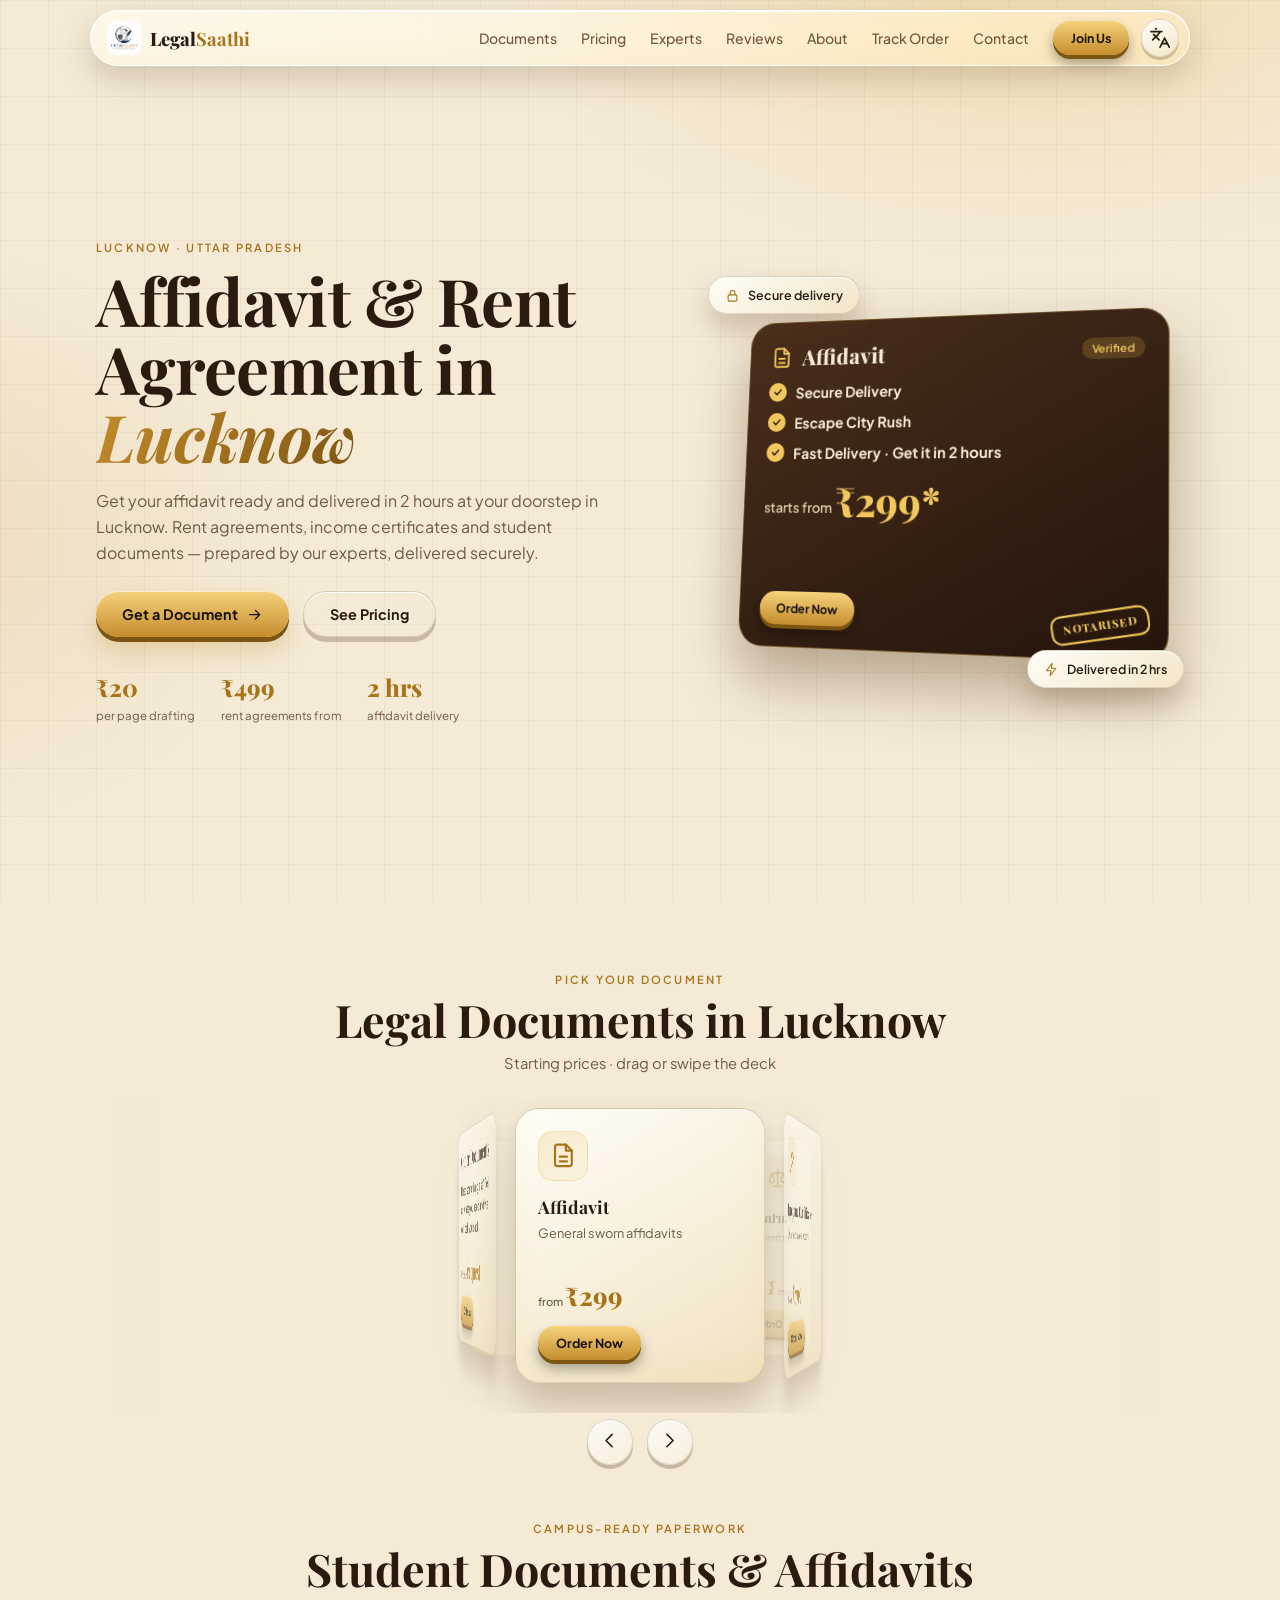
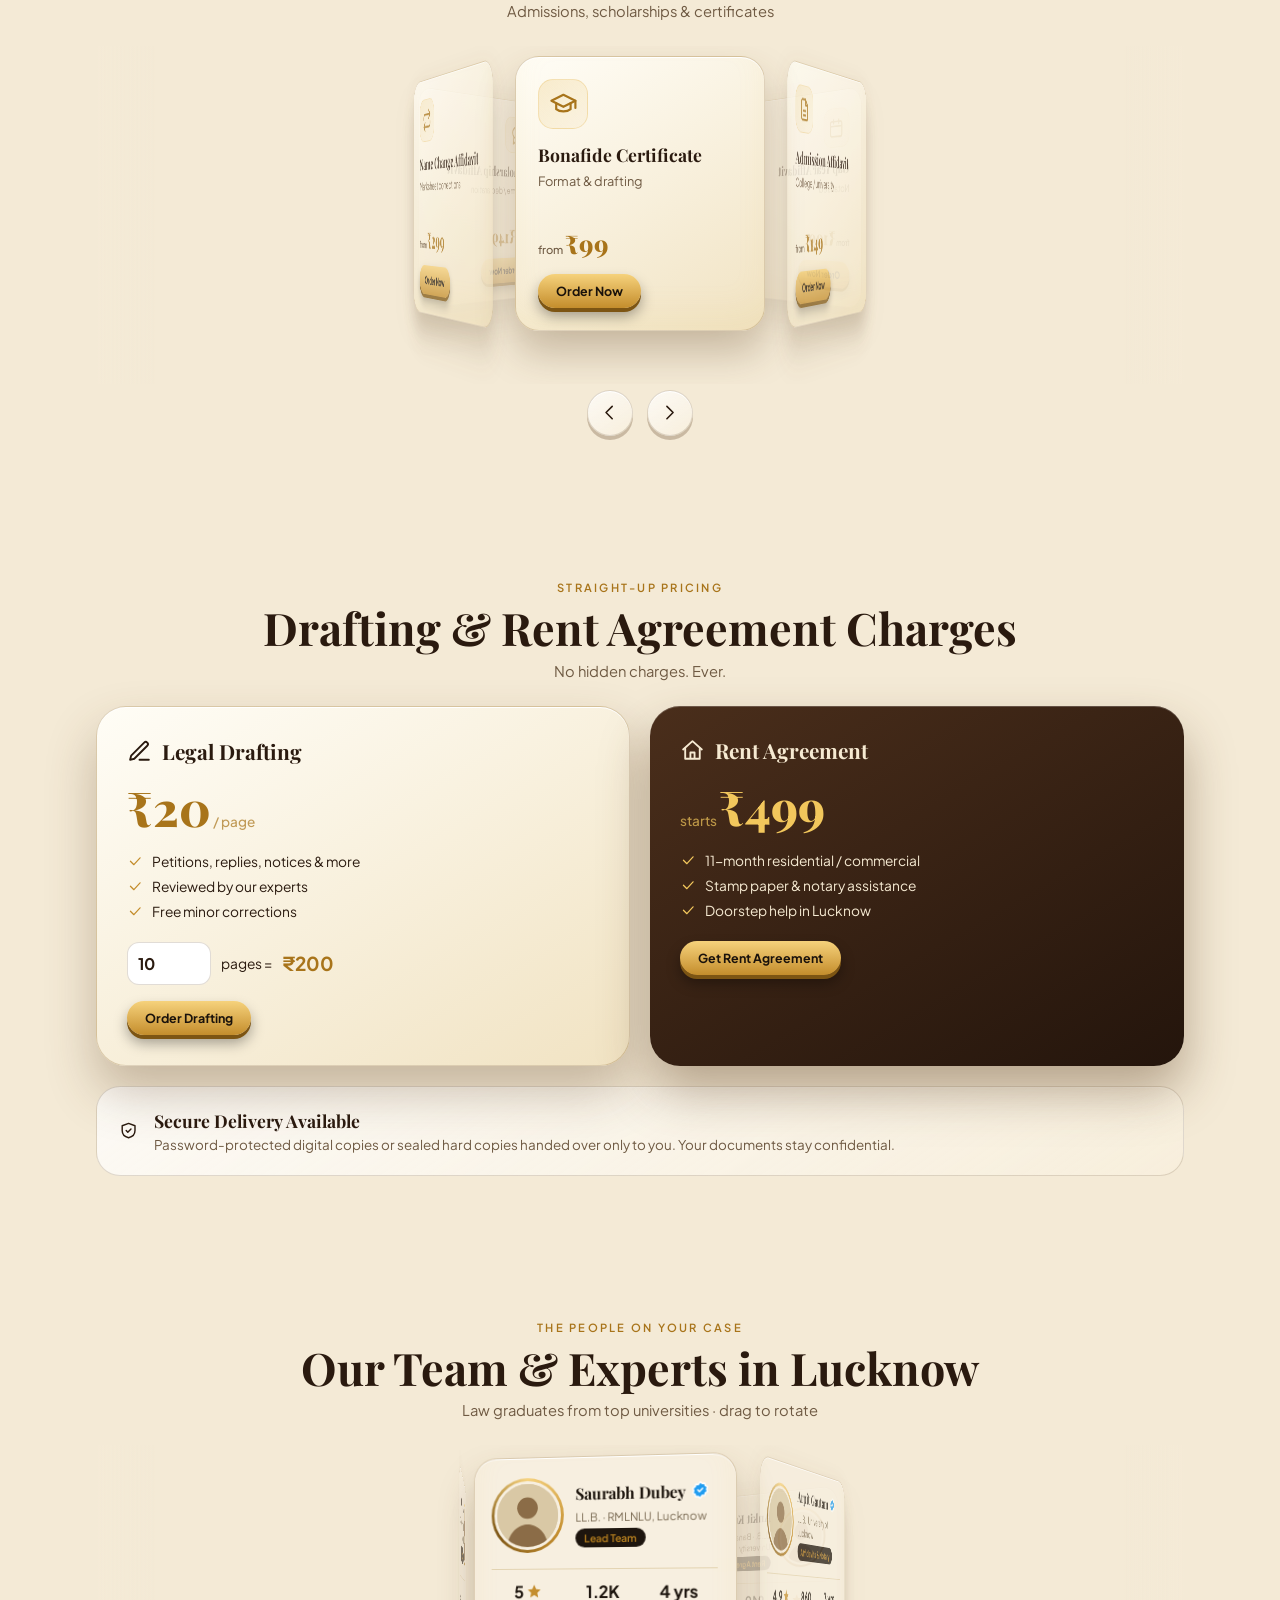
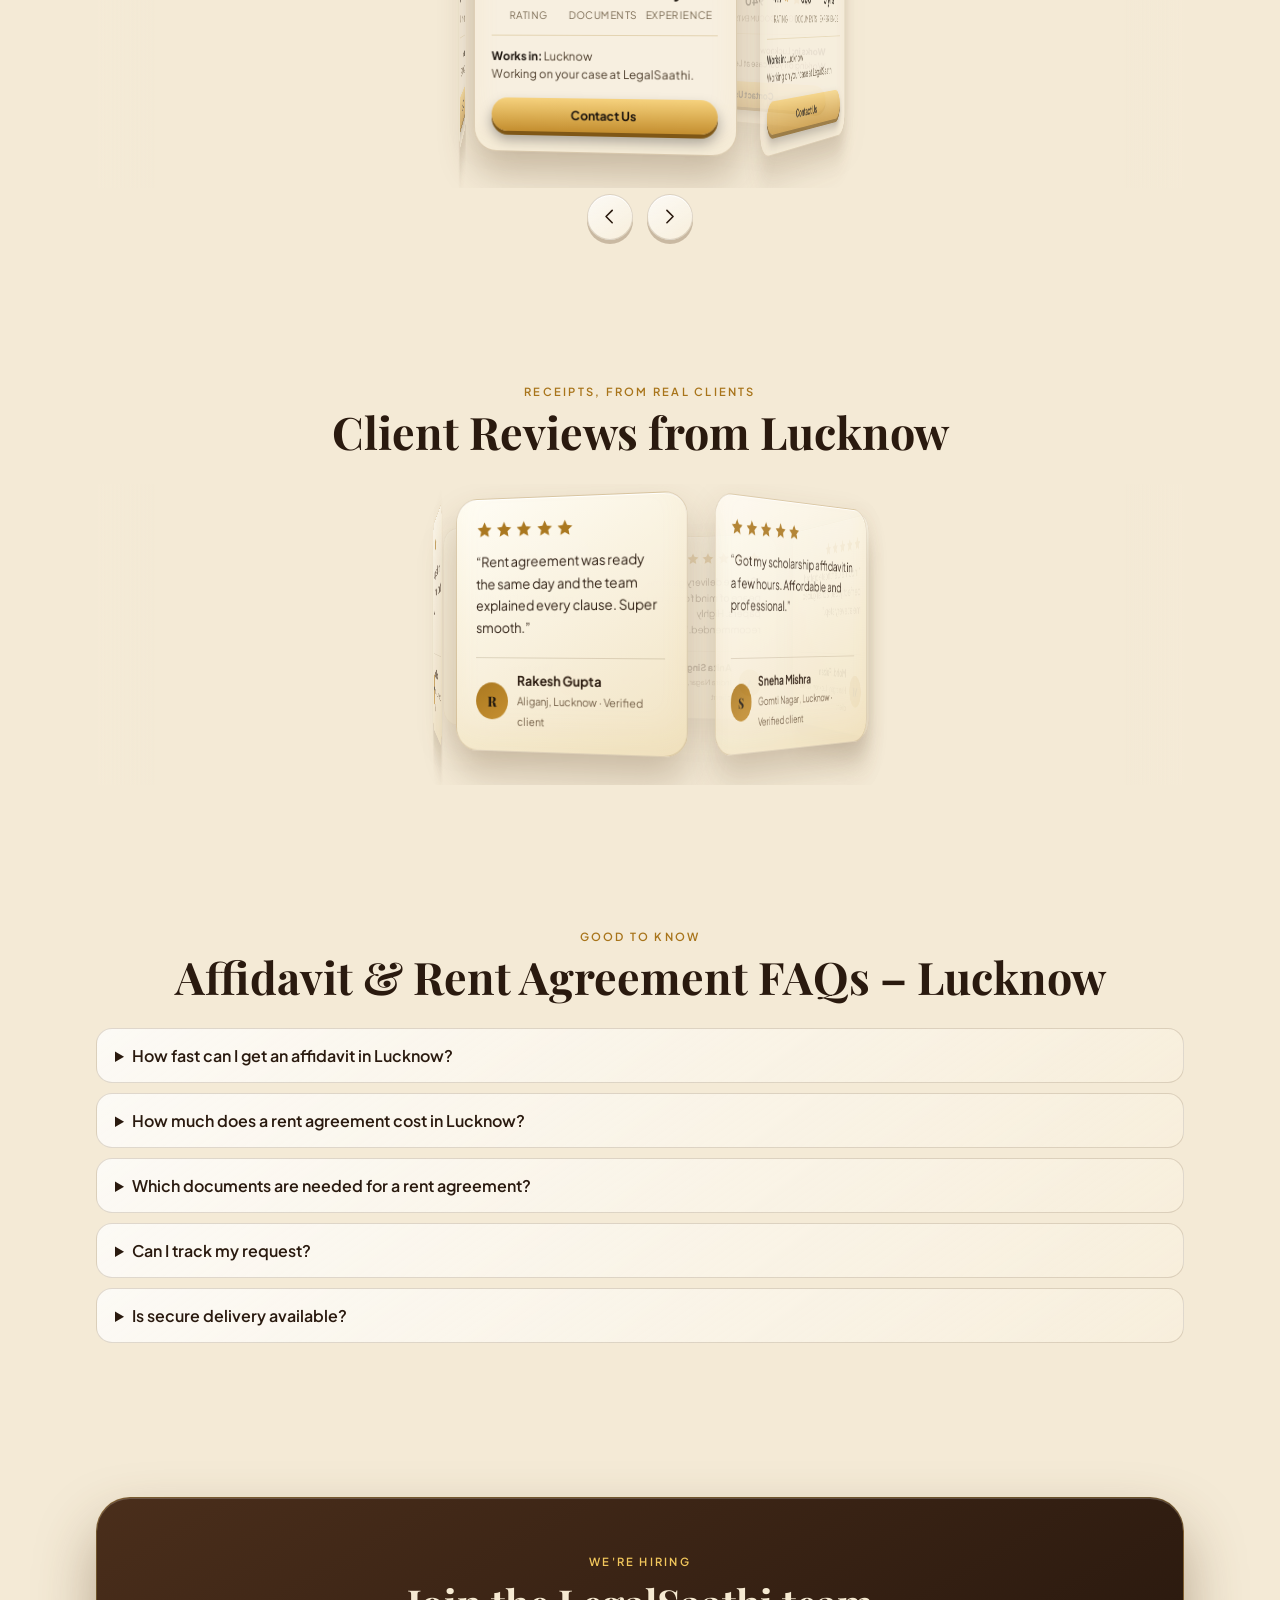
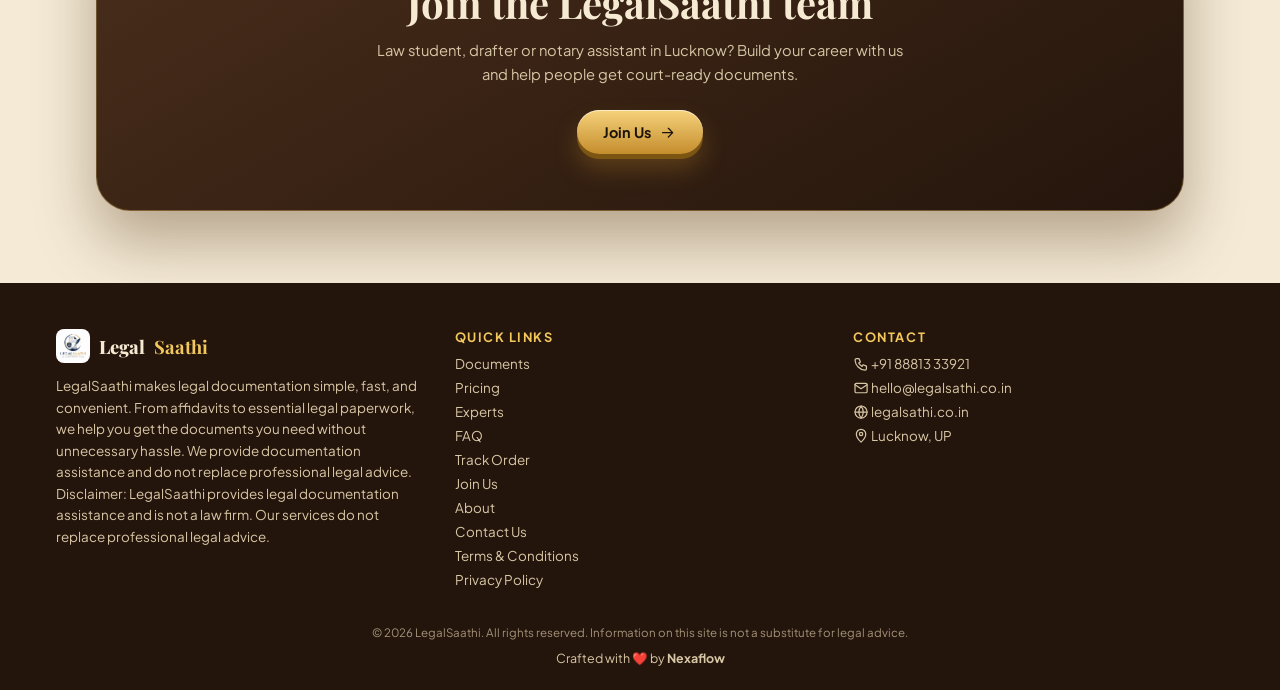
==== commit 797d27d7: "Update index.html" ====
--- a/index.html
+++ b/index.html
@@ -56,6 +56,7 @@
 .btn:hover{transform:translateY(-2px)}
 .btn:active{transform:translateY(4px);box-shadow:0 1px 0 #7d5513,0 4px 8px rgba(0,0,0,.4)}
 .btn.ghost{color:var(--ivory);background:linear-gradient(145deg,rgba(255,240,210,.14),rgba(255,240,210,.04));border:1px solid var(--line);box-shadow:0 5px 0 rgba(90,60,30,.28),inset 0 1px 0 #fff}
+.bad{outline:2px solid #c0392b;outline-offset:3px;border-radius:14px;box-shadow:0 0 0 6px rgba(192,57,43,.15)}
 .upr{display:flex;gap:10px;margin-bottom:12px}.upr .btn{flex:1;justify-content:center;padding:11px 8px;font-size:.8rem;white-space:nowrap}.btn.dk{color:#f6d27c;background:linear-gradient(180deg,#3d2815,#1a120b);box-shadow:0 5px 0 #000,0 10px 18px rgba(26,18,11,.35),inset 0 1px 0 rgba(255,255,255,.15)}.qrp{text-align:center}.qrp img{width:230px;max-width:100%;border-radius:14px;background:#fff;padding:10px;border:1px solid var(--gold2)}
 .btn.sm{padding:9px 18px;font-size:.78rem;box-shadow:0 4px 0 #7d5513,0 8px 14px rgba(0,0,0,.35)}
 /* hero */
@@ -360,14 +361,17 @@
 $("#o-shot").onchange=e=>$("#o-sn").textContent=e.target.files.length?"Screenshot selected":"Attach payment screenshot";
  $("#o-del").onchange=()=>{$("#o-addr-w").hidden=document.querySelector("[name=del]:checked").value=="digital";payUI()};
 $("#o-files").onchange=e=>$("#o-fn").textContent=e.target.files.length?e.target.files.length+" file(s) selected":"Attach documents (photos or PDF, max 10 MB each)";
+const flag=el=>{document.querySelectorAll("#v-form .bad").forEach(x=>x.classList.remove("bad"));el.classList.add("bad");el.scrollIntoView({behavior:"smooth",block:"center"})};
+$("#v-form").addEventListener("invalid",e=>{const f=e.target;if(f===f.form.querySelector(":invalid"))flag(f.type=="checkbox"?(f.closest("label")||f):f)},true);
+["input","change"].forEach(n=>$("#v-form").addEventListener(n,e=>{const b=e.target.closest(".bad");b&&b.classList.remove("bad")}));
 $("#v-form").onsubmit=async e=>{e.preventDefault();const b=$("#o-sub"),er=$("#o-err");er.textContent="";
  if(!SB.url){er.textContent="Online ordering is being set up. Please call 8881333921.";return}
  const del=document.querySelector("[name=del]:checked").value,fs=[...$("#o-files").files,...$("#o-shot").files];
  if(fs.some(f=>f.size>1e7)){er.textContent="Each file must be under 10 MB.";return}
- if(del!="digital"&&!$("#o-addr").value.trim()){er.textContent="Please enter your delivery address.";return}  if(!NOSTAMP.includes(cur)&&!$("#o-stamp").value){er.textContent="Please choose a stamp paper.";return}
+ if(del!="digital"&&!$("#o-addr").value.trim()){flag($("#o-addr-w"));$("#o-addr").focus({preventScroll:true});return}  if(!NOSTAMP.includes(cur)&&!$("#o-stamp").value){flag($("#o-stamp-w"));return}
 const pay=document.querySelector("[name=pay]:checked").value,tid=$("#o-tid").value.trim();
-if(pay=="cod"&&del=="digital"){er.textContent="Cash on Delivery is only for doorstep or secure delivery. Please choose UPI or change delivery.";return}
-if(pay=="upi"){const hs=$("#o-shot").files.length>0;if(!tid&&!hs){er.textContent="Please pay using the UPI button above, then enter the transaction ID or attach the payment screenshot to place your order.";return}if(tid&&!/^\d{12}$/.test(tid)){er.textContent="Please enter the 12-digit UPI transaction ID, or attach the payment screenshot.";return}}
+if(pay=="cod"&&del=="digital"){er.textContent="Cash on Delivery is only for doorstep or secure delivery. Please choose UPI or change delivery.";flag($("#o-pay"));return}
+if(pay=="upi"){const hs=$("#o-shot").files.length>0;if(!tid&&!hs){er.textContent="Please pay using the UPI button above, then enter the transaction ID or attach the payment screenshot to place your order.";flag($("#o-upi"));return}if(tid&&!/^\d{12}$/.test(tid)){er.textContent="Please enter the 12-digit UPI transaction ID, or attach the payment screenshot.";flag($("#o-upi"));return}}
 
  b.disabled=true;b.textContent="Submitting…";const x={};document.querySelectorAll("#o-extra [data-x]").forEach(i=>i.value&&(x[i.dataset.x]=i.value));
  try{localStorage.setItem("ls",JSON.stringify({n:$("#o-name").value,p:$("#o-ph").value,a:$("#o-addr").value,z:$("#o-pin").value}))}catch(_){}
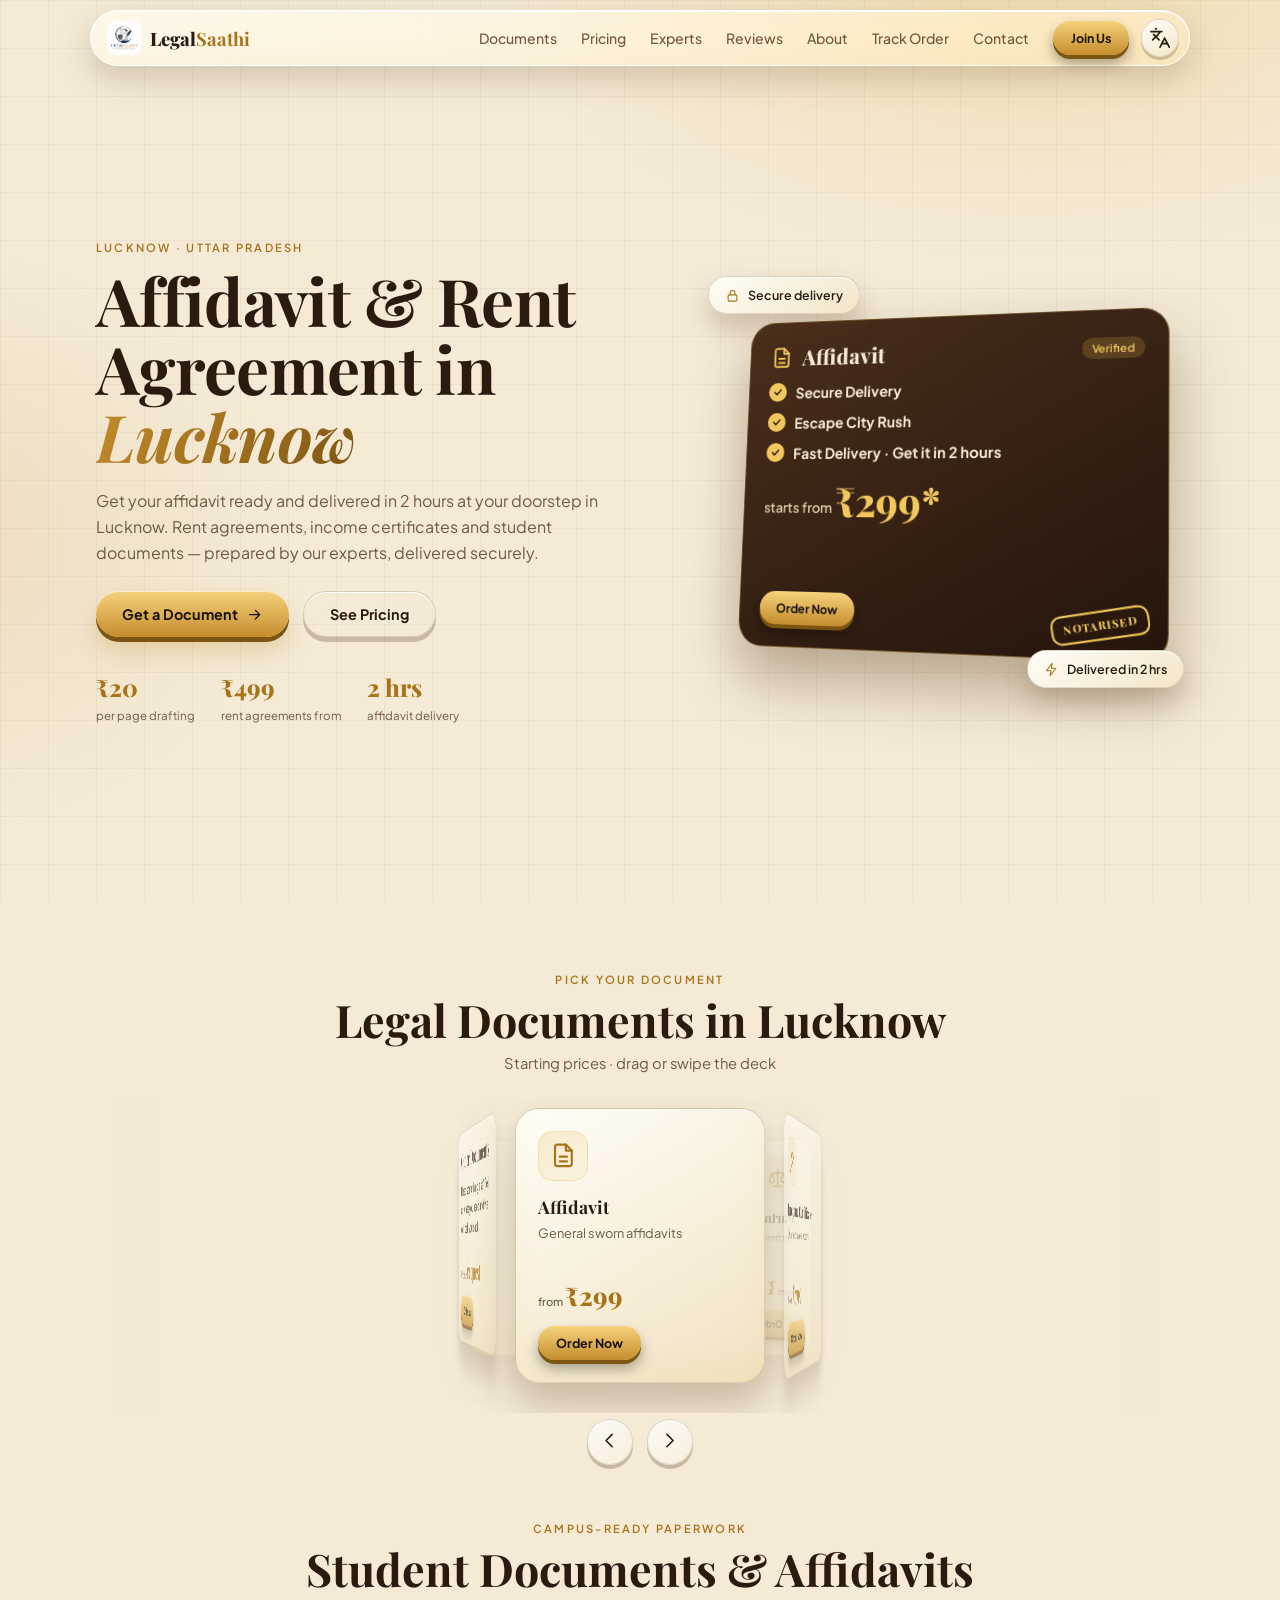
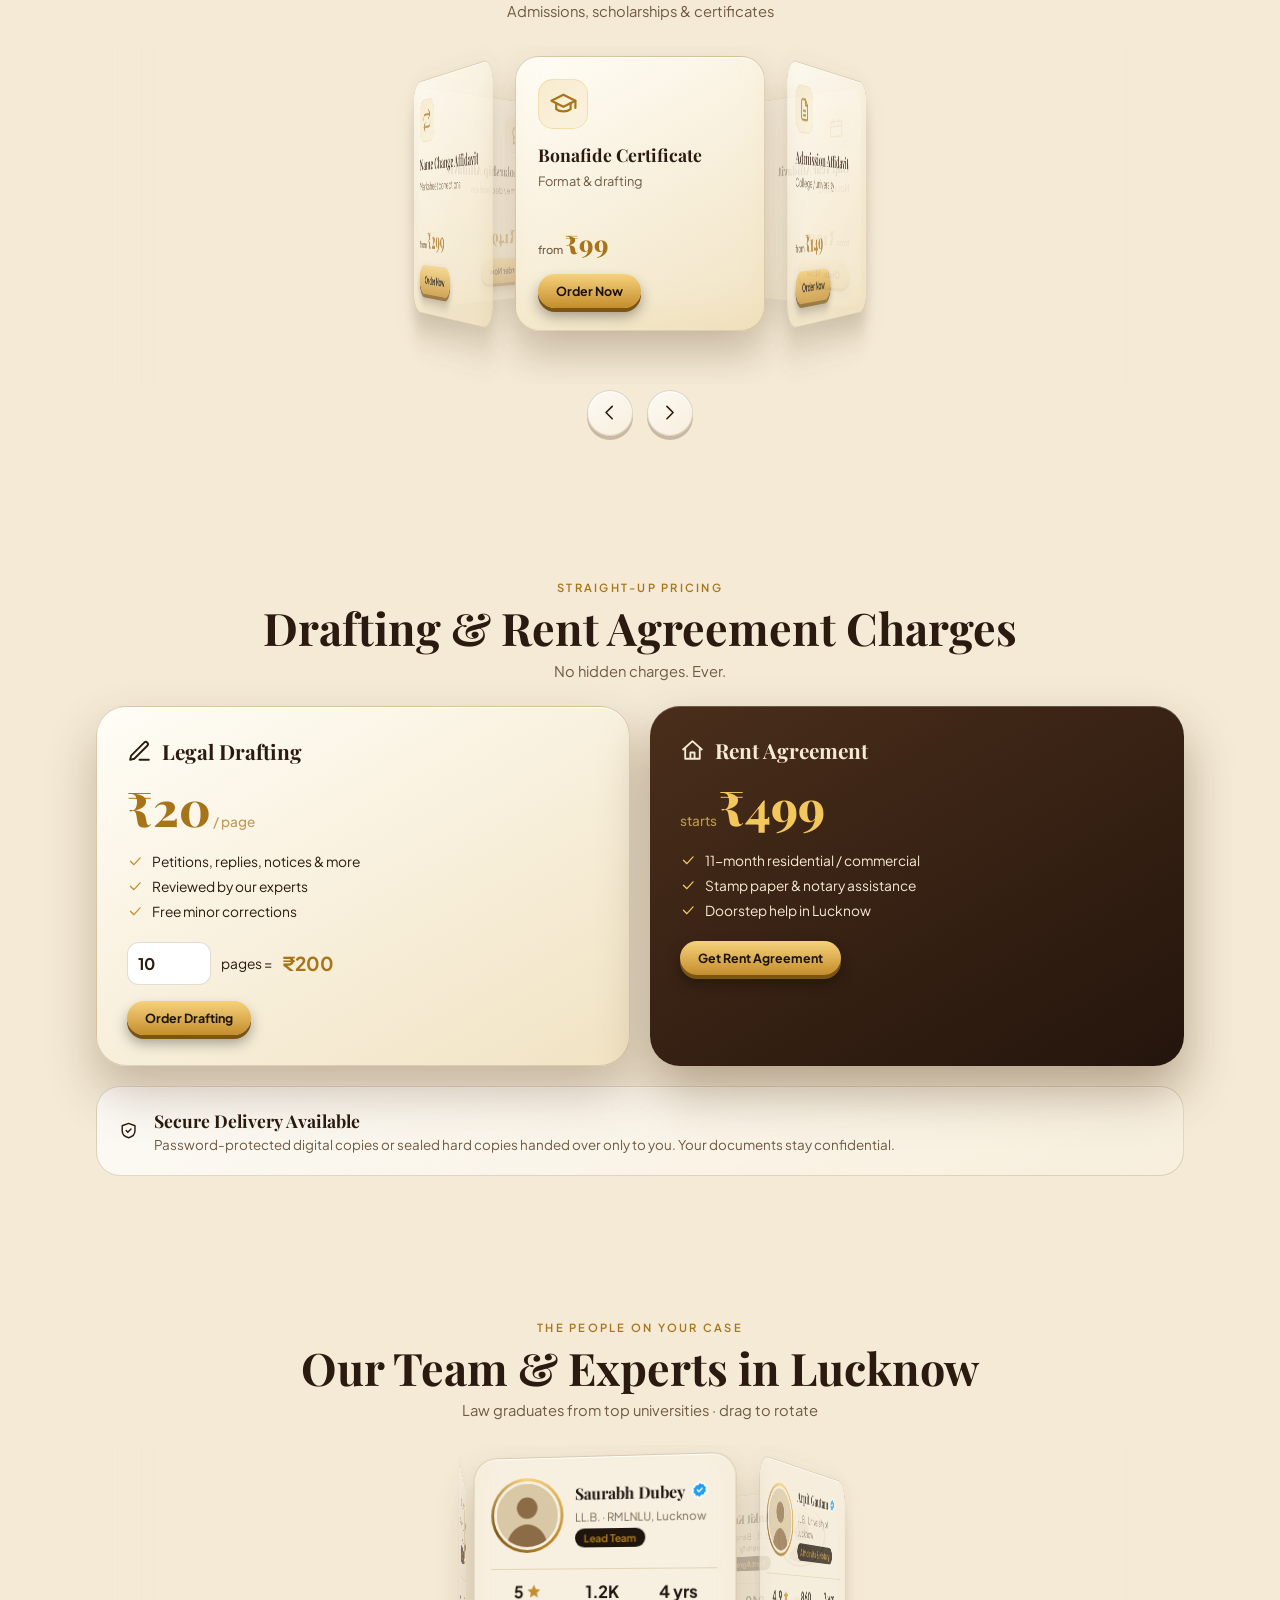
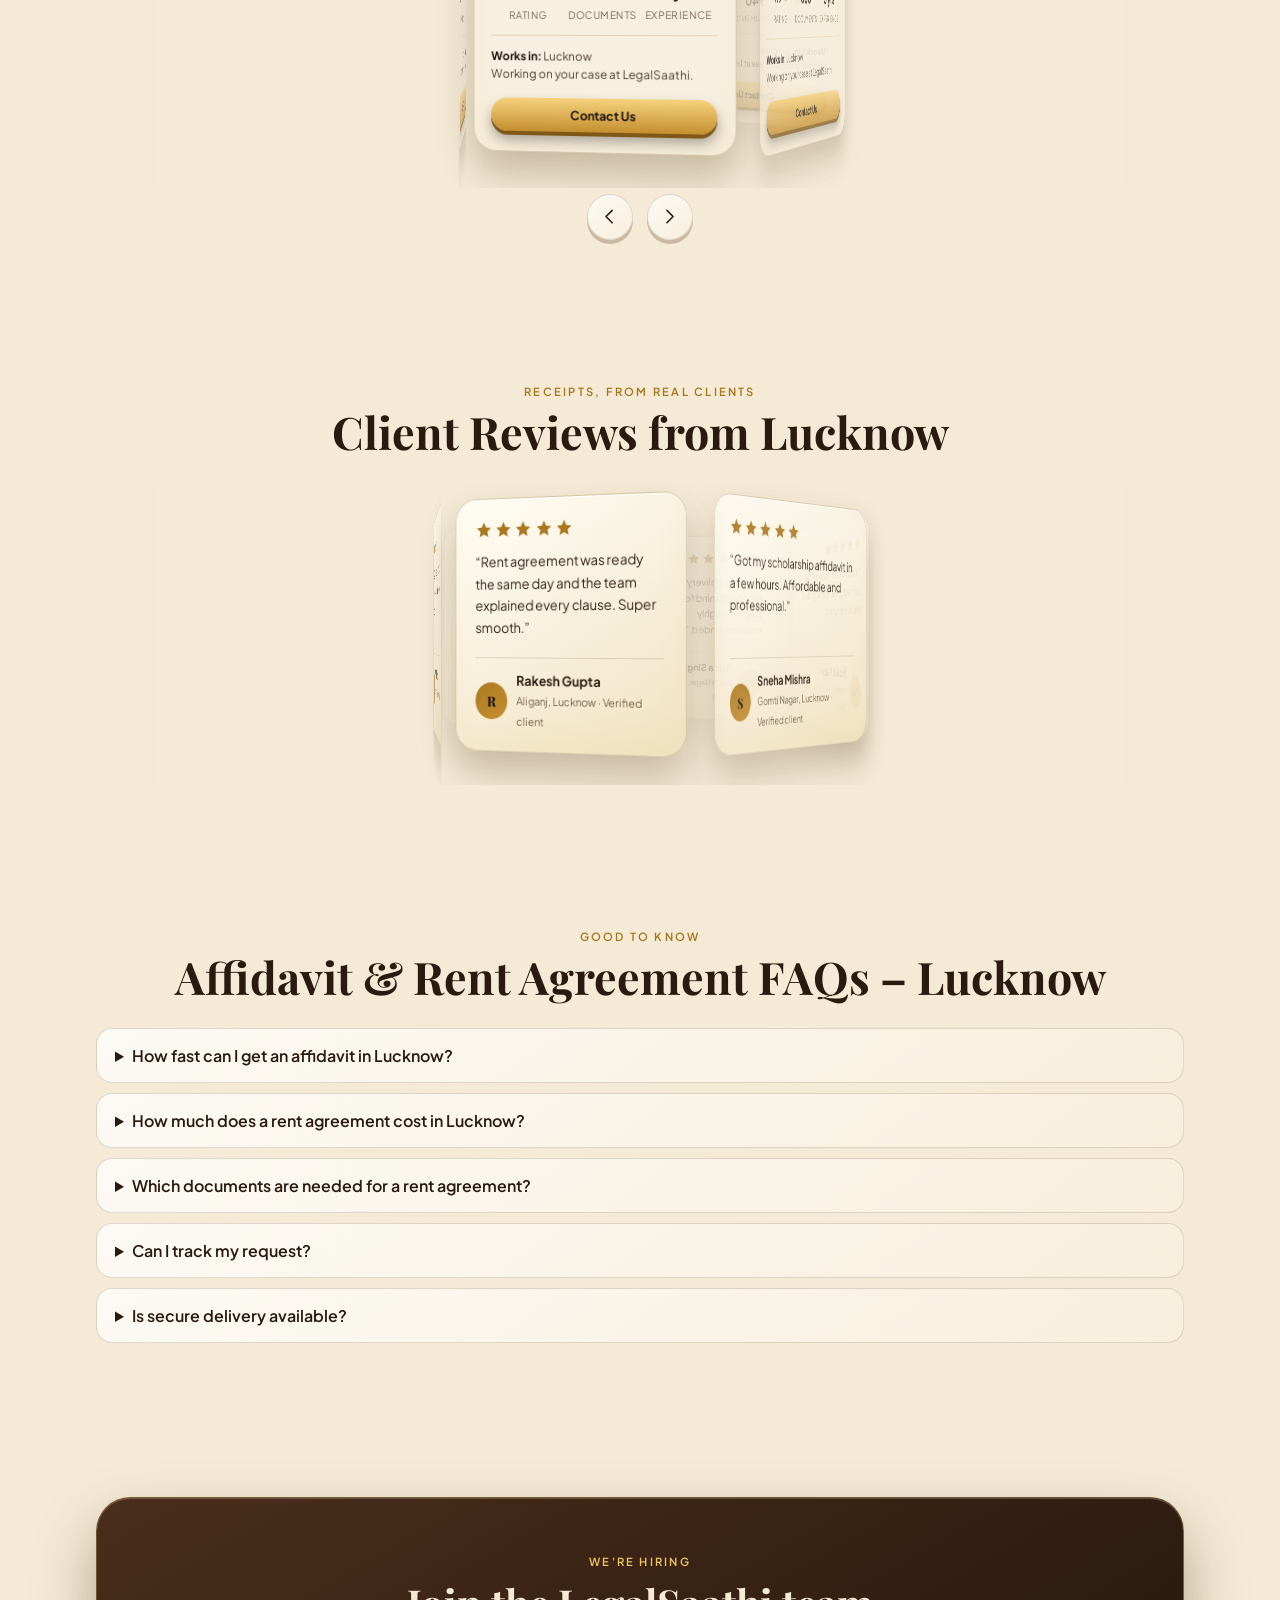
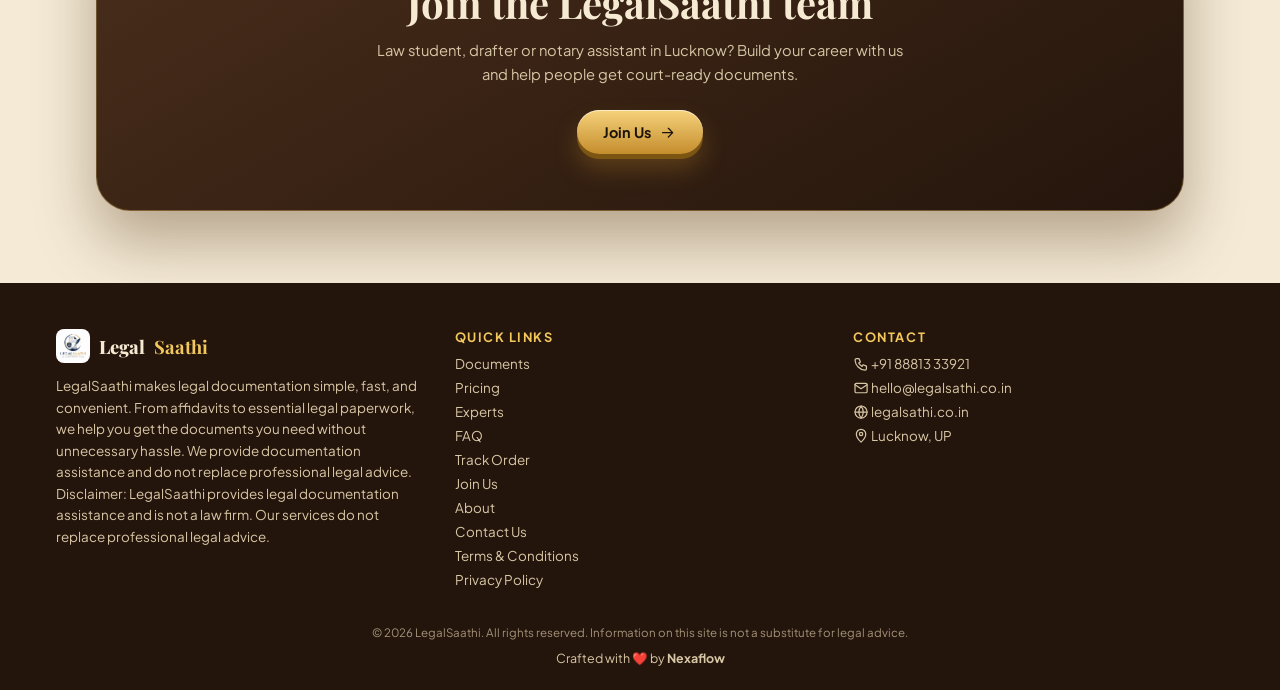
==== commit f882089e: "Update index.html" ====
--- a/index.html
+++ b/index.html
@@ -253,7 +253,8 @@
 
 <noscript><p style="padding:90px 22px">LegalSaathi – Affidavit &amp; Rent Agreement in Lucknow. Call +91 88813 33921.</p></noscript>
 
-<div id="pwa" class="pwa" hidden role="dialog" aria-label="Install LegalSaathi app">   <img src="/icon-192.png" alt="">   <div class="pt"><b>Install LegalSaathi</b><span id="pwa-s">Open faster and track your order in one tap</span></div>   <button id="pwa-b" type="button">Install</button>   <button id="pwa-x" type="button" aria-label="Dismiss">×</button> </div> <div class="modal" id="qr-pop" style="z-index:130"><div class="mbox qrp"><button class="x" id="qr-x" type="button" aria-label="Close">×</button><h3>Scan to pay</h3><p class="sub" style="margin-bottom:10px">Scan with any UPI app (PhonePe, Google Pay, Paytm…)</p><img id="o-qr" alt="UPI QR code"><p class="sub" style="margin-top:10px">Pay <b id="qr-amt"></b><br>UPI ID: <b id="qr-id"></b></p><button type="button" class="btn" id="qr-done" style="margin-top:12px">I have paid, enter details</button></div></div>
+<div id="pwa" class="pwa" hidden role="dialog" aria-label="Install LegalSaathi app">   <img src="/icon-192.png" alt="">   <div class="pt"><b>Install LegalSaathi</b><span id="pwa-s">Open faster and track your order in one tap</span></div>   <button id="pwa-b" type="button">Install</button>   <button id="pwa-x" type="button" aria-label="Dismiss">×</button> </div> <div class="modal" id="ap-pop" style="z-index:130"><div class="mbox qrp"><button class="x" id="ap-x" type="button" aria-label="Close">×</button><h3>Choose your UPI app</h3><p class="sub" style="margin-bottom:12px">Tap the app you use to pay.</p><div id="ap-l" style="display:grid;gap:10px"></div><p class="sub" style="margin-top:12px">Don’t see your app? Close this and use “Pay by QR”.</p></div></div>
+<div class="modal" id="qr-pop" style="z-index:130"><div class="mbox qrp"><button class="x" id="qr-x" type="button" aria-label="Close">×</button><h3>Scan to pay</h3><p class="sub" style="margin-bottom:10px">Scan with any UPI app (PhonePe, Google Pay, Paytm…)</p><img id="o-qr" alt="UPI QR code"><p class="sub" style="margin-top:10px">Pay <b id="qr-amt"></b><br>UPI ID: <b id="qr-id"></b></p><button type="button" class="btn" id="qr-done" style="margin-top:12px">I have paid, enter details</button></div></div>
 <div class="modal" id="md"><div class="mbox"><button class="x" id="mx" aria-label="Close">×</button>
 <div class="vw" id="v-check" hidden><h3 id="ck-t"></h3><p class="sub">Keep these ready before you start. It takes about 2 minutes.</p><ul class="ck" id="ck-l"></ul><button class="btn" id="ck-go">I have them, continue <i data-i="arrow"></i></button></div>
 <form class="vw" id="v-form" hidden><h3 id="fm-t"></h3>
@@ -344,6 +345,9 @@
 const show=v=>{views.forEach(x=>$("#"+x).hidden=x!=v);$("#md").classList.add("on");$("#md .mbox").scrollTop=0;if(v=="v-form")tsr("o","#ts-o");if(v=="v-track")tsr("t","#ts-t");if(v=="v-join")tsr("j","#ts-j");if(v=="v-other")tsr("x","#ts-x")};
 const closeM=()=>$("#md").classList.remove("on");
 $("#o-qrb").onclick=()=>{const q=$("#o-qr");q.src="https://api.qrserver.com/v1/create-qr-code/?size=300x300&margin=6&data="+encodeURIComponent(q.dataset.u||"");$("#qr-pop").classList.add("on")};$("#qr-x").onclick=$("#qr-done").onclick=()=>$("#qr-pop").classList.remove("on");
+const isIOS=/iPhone|iPad|iPod/.test(navigator.userAgent)||(navigator.platform=="MacIntel"&&navigator.maxTouchPoints>1);
+$("#o-upl").addEventListener("click",e=>{if(!isIOS)return;e.preventDefault();const q=$("#o-upl").href.slice(6),A=[["PhonePe","phonepe://"],["Google Pay","tez://upi/"],["Paytm","paytmmp://"],["Other UPI app","upi://"]];$("#ap-l").replaceChildren(...A.map(a=>{const l=document.createElement("a");l.className="btn"+(a[0]=="PhonePe"?" dk":"");l.style.justifyContent="center";l.textContent=a[0];l.href=a[1]+q;return l}));$("#ap-pop").classList.add("on")});
+$("#ap-x").onclick=()=>$("#ap-pop").classList.remove("on");
 const tl=d=>{let t=new Date(d.since).getTime(),k=1,h="";d.steps.forEach((s,i)=>{const c=i<d.current||(i==d.current&&i==d.steps.length-1)?"done":i==d.current?"cur":"";let e="";if(i>=d.current&&k){if(s.m!=null){t+=s.m*6e4;e=" · by "+new Date(t).toLocaleTimeString("en-IN",{hour:"2-digit",minute:"2-digit"})}else k=0}h+=`<li class="${c}"><i>${c=="done"?ic("check"):""}</i><div><b>${esc(s.n)}</b>${i==d.current?`<small>Current status${e}</small>`:e?`<small>${e.slice(3)}</small>`:""}</div></li>`});return`<ol class="tl">${h}</ol>`};
 function order(id){if(CLOSED){alert("We are not taking new online requests right now. Please call 8881333921.");return}cur=id;$("#ck-t").textContent="Get ready: "+S[id].t;$("#ck-l").innerHTML=(S[id].c||D[id]||(stud.some(x=>x[4]==id)?DS:[AD,PP])).map(x=>`<li>${ic("check")}<span>${esc(x)}</span></li>`).join("");show("v-check")}
 $("#ck-go").onclick=()=>{$("#fm-t").textContent=S[cur].t+" · Your details";$("#o-extra").innerHTML=(X[cur]||[["purpose","Purpose / where it will be used","text"]]).map(f=>`<input data-x="${f[0]}" type="${f[2]}" placeholder="${f[1]}" ${f[2]=="number"?'inputmode="numeric" min="0"':""}>`).join("");
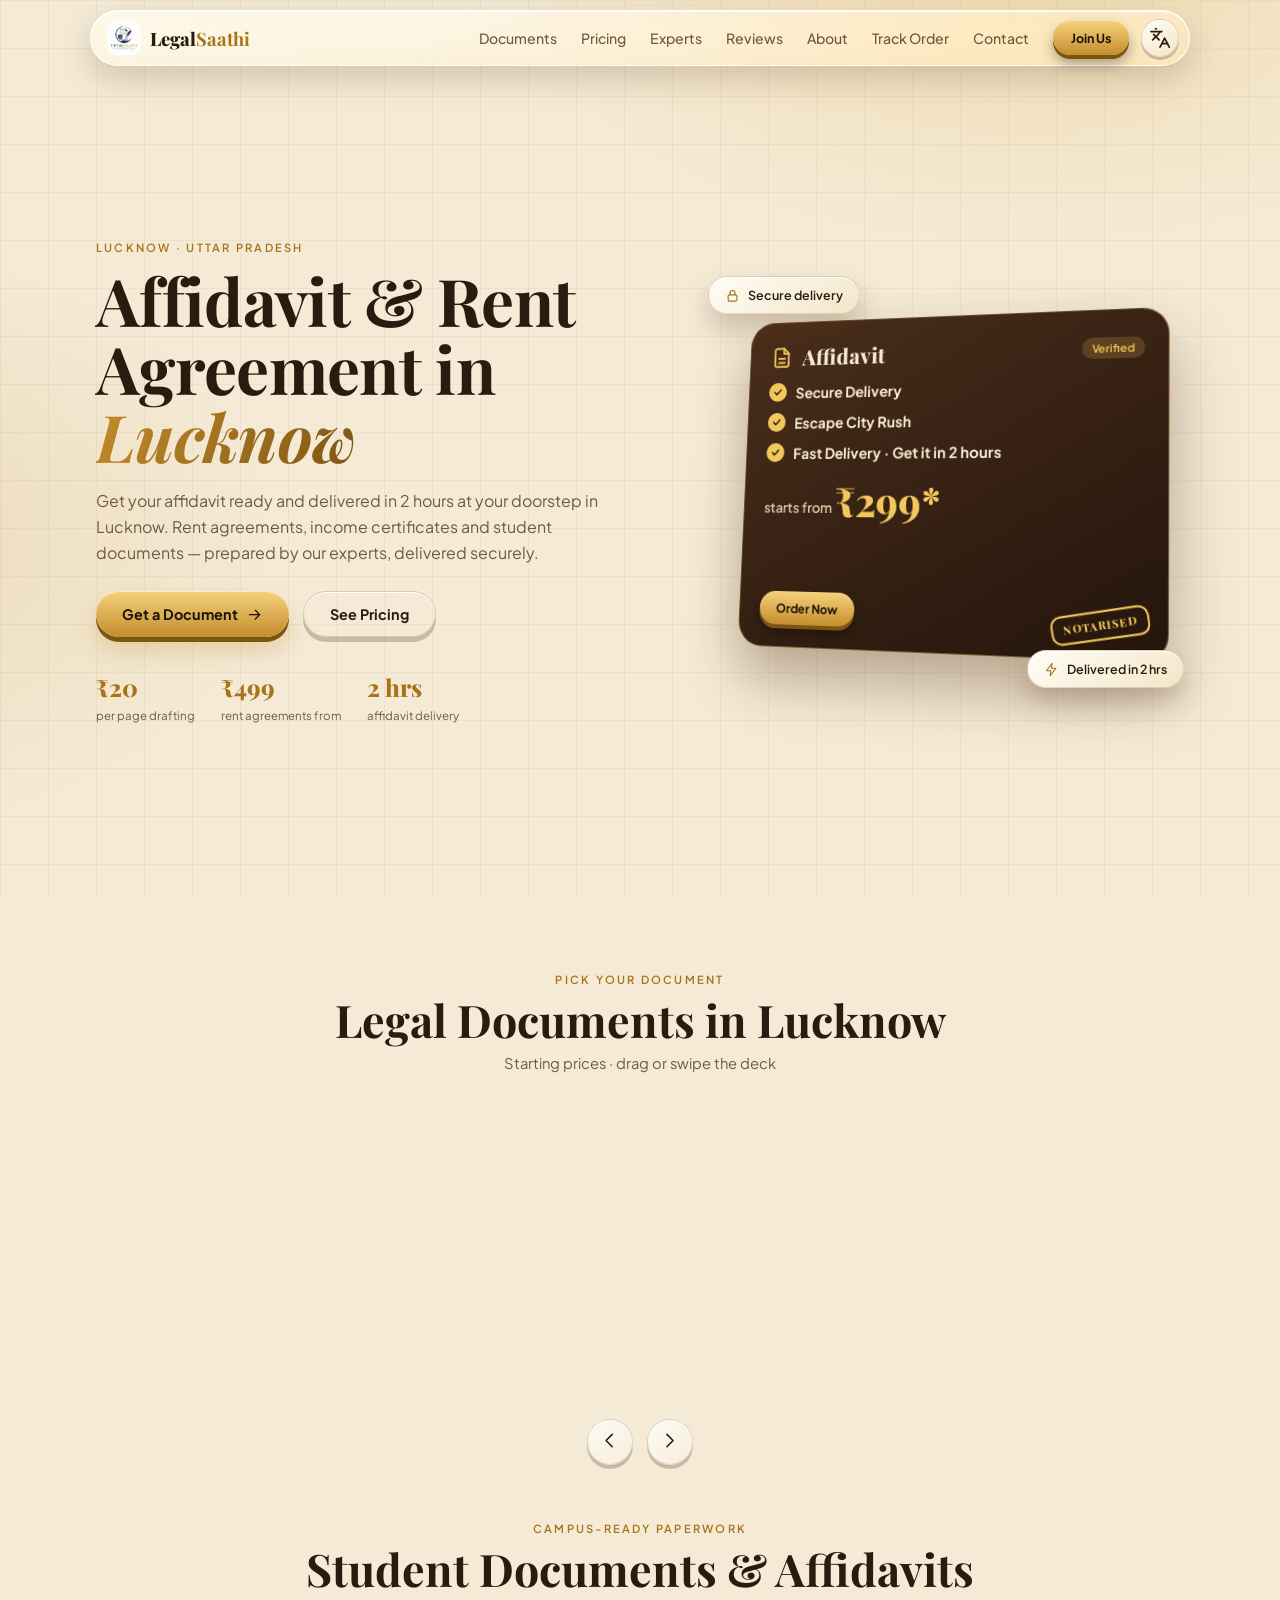
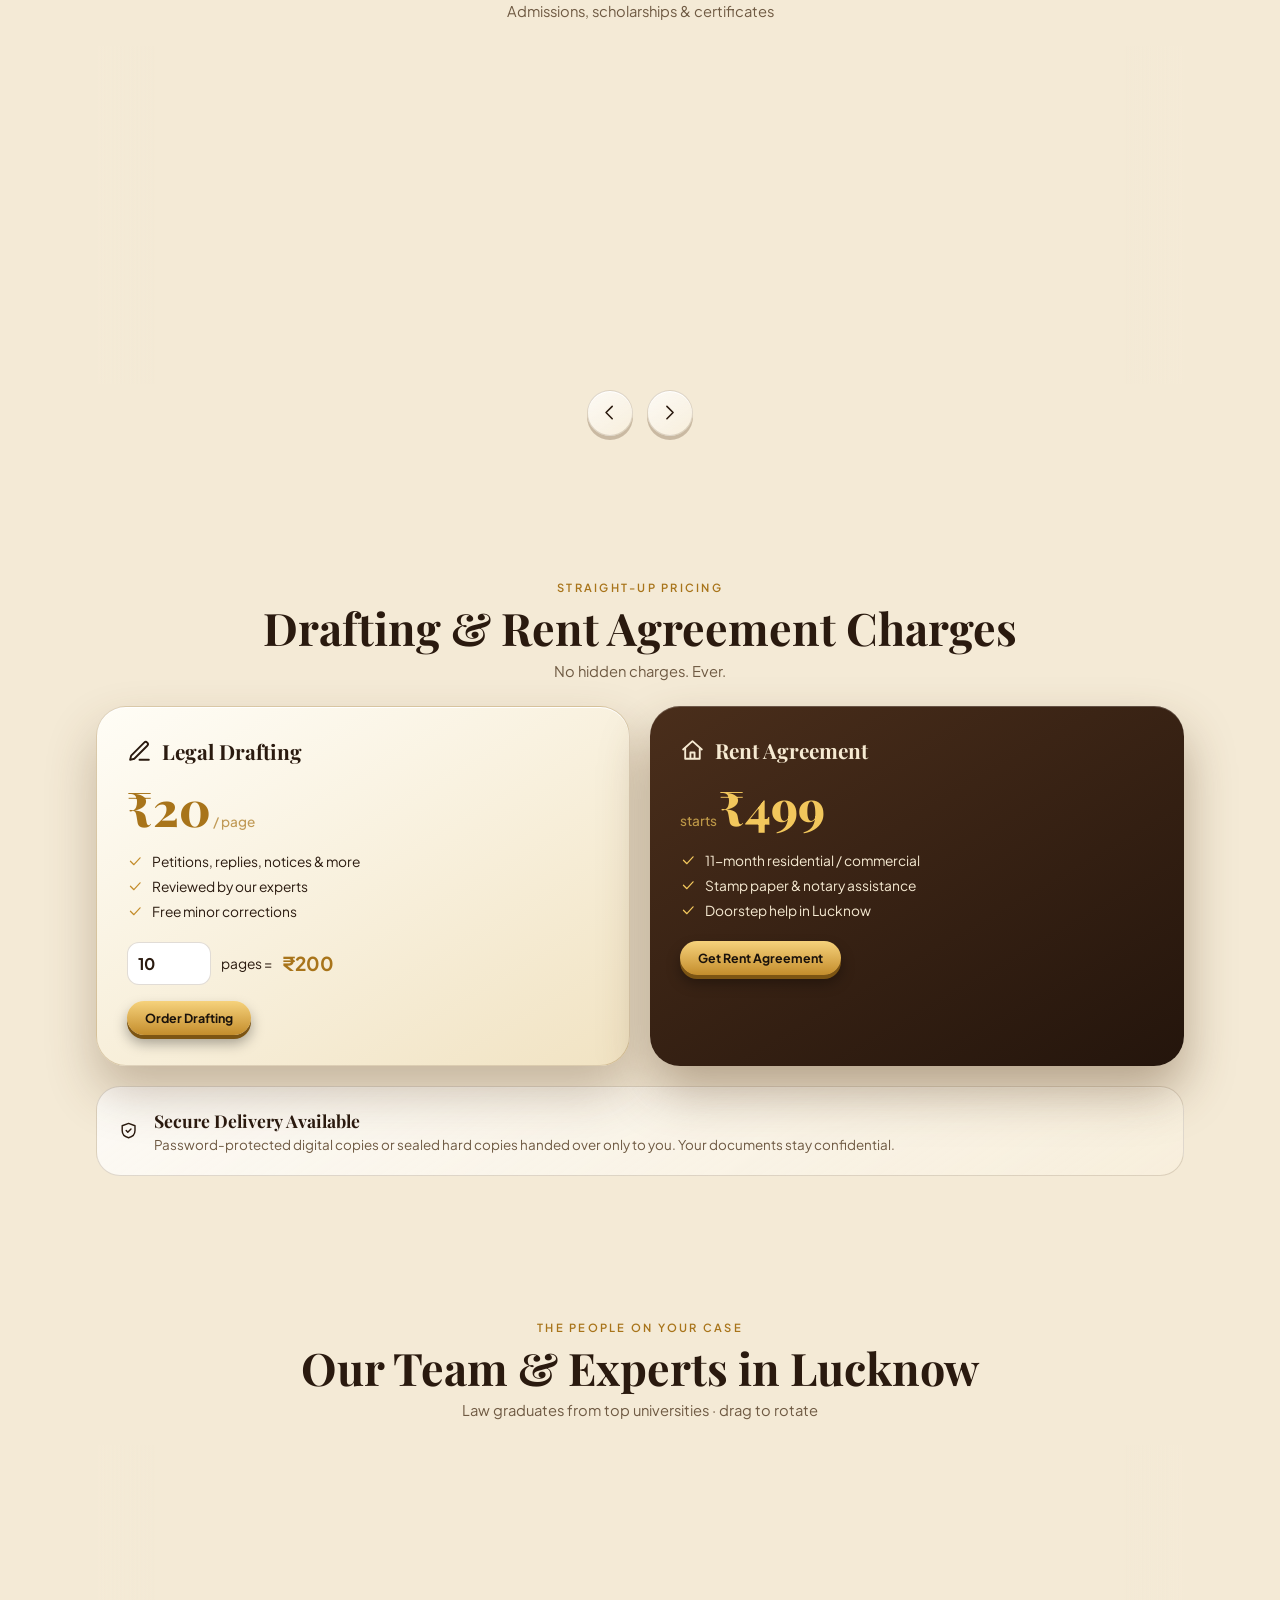
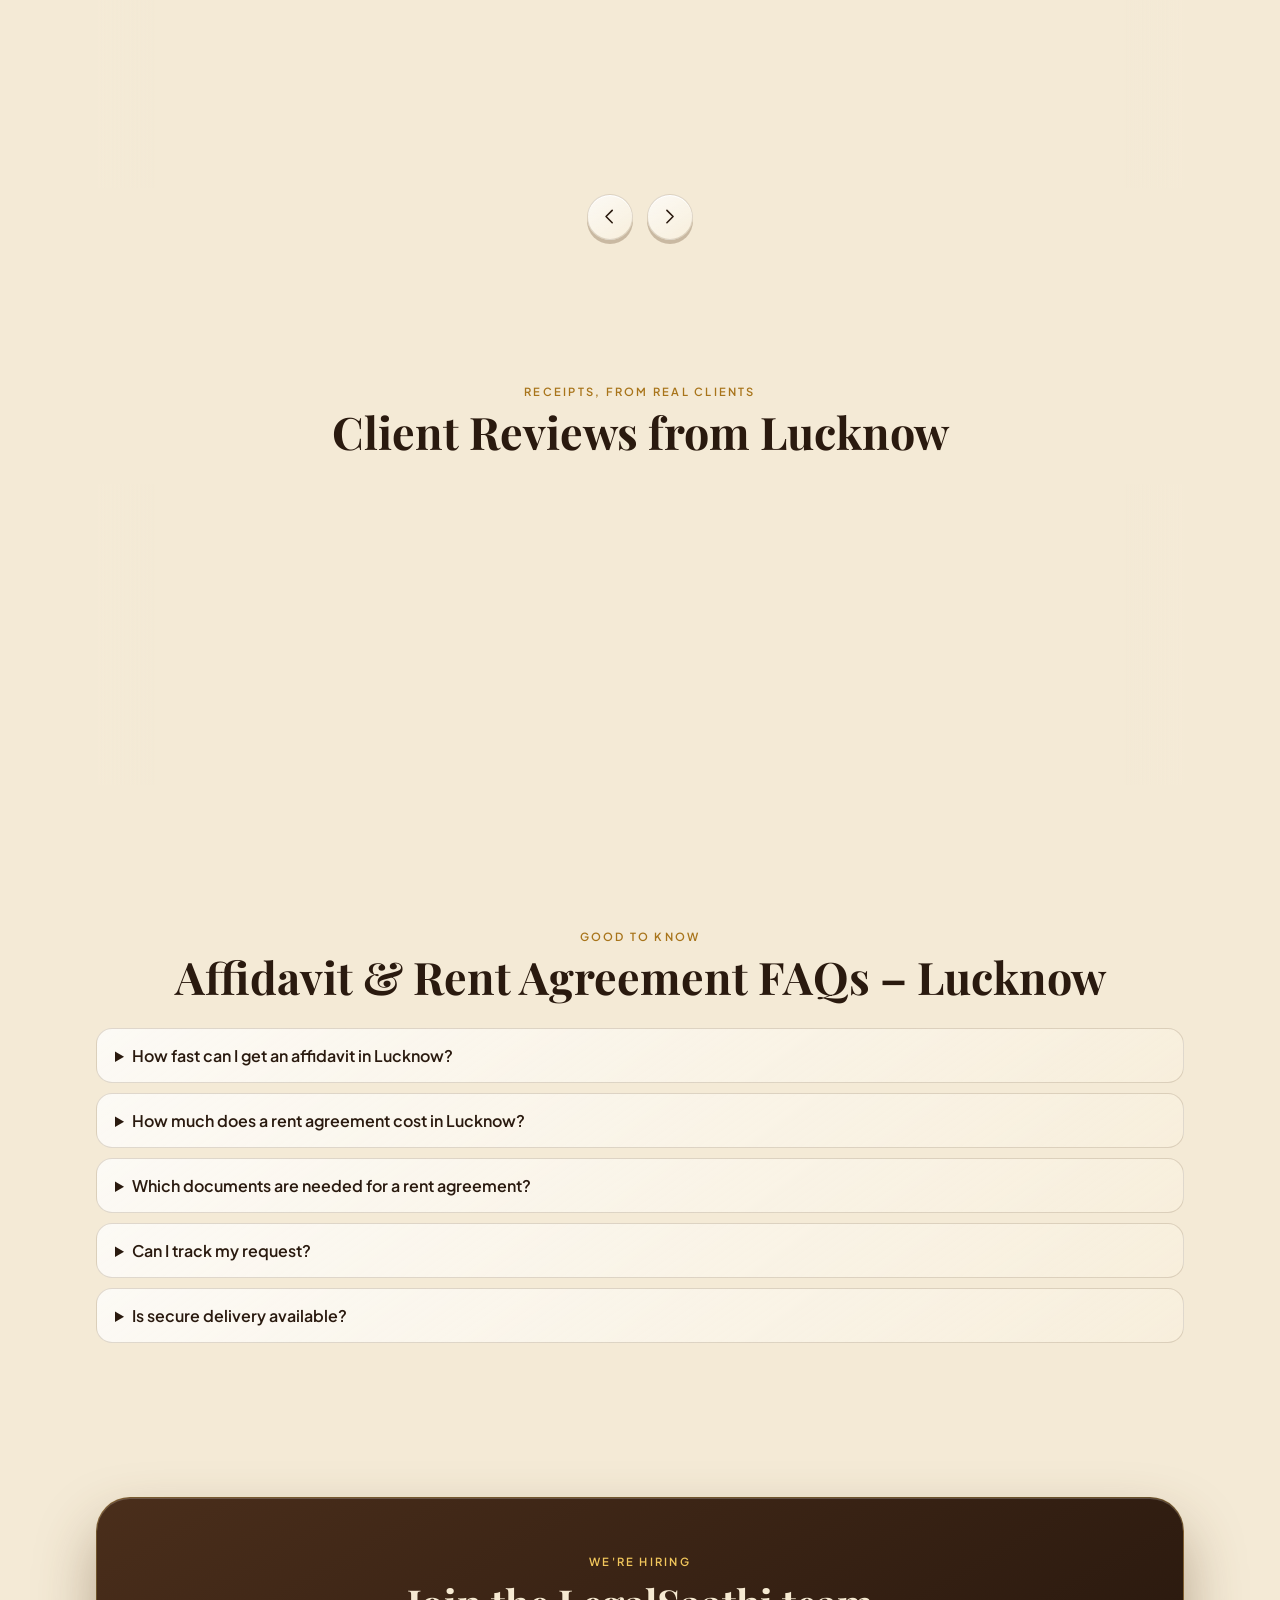
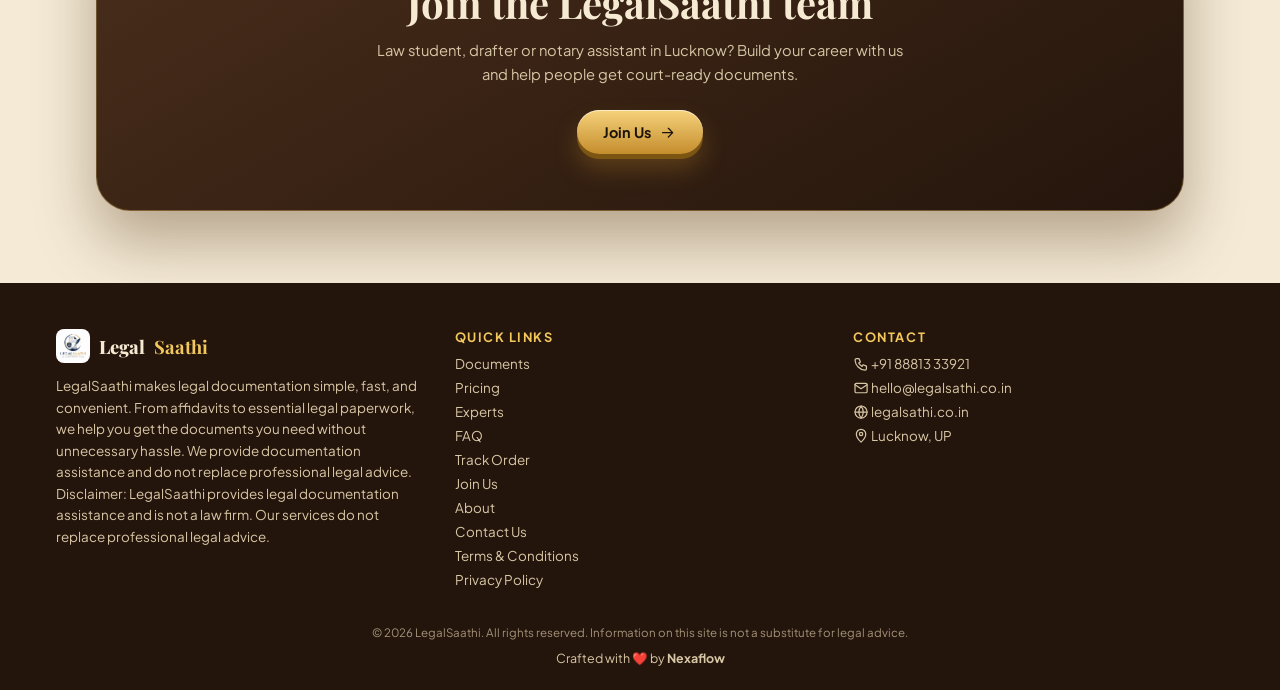
==== commit cbdcf1b5: "Update index.html" ====
--- a/index.html
+++ b/index.html
@@ -264,8 +264,10 @@
 <div class="chips2" id="o-del"><label><input type="radio" name="del" value="doorstep" checked><span>Doorstep delivery<br>+₹50</span></label><label><input type="radio" name="del" value="digital"><span>Digital copy<br>Free</span></label><label><input type="radio" name="del" value="secure"><span>2 hr delivery<br>+₹90</span></label></div>
 <div id="o-addr-w"><textarea id="o-addr" rows="2" autocomplete="street-address" placeholder="Full delivery address in Lucknow"></textarea><input id="o-pin" inputmode="numeric" maxlength="6" pattern="[0-9]{6}" autocomplete="postal-code" placeholder="Pincode"></div>
 <div class="chips2" id="o-pay" style="grid-template-columns:1fr 1fr"><label><input type="radio" name="pay" value="cod" checked><span>Cash on Delivery</span></label><label><input type="radio" name="pay" value="upi"><span>Pay by UPI / QR</span></label></div>
+<div id="o-cp" style="margin-bottom:10px"><button type="button" id="cp-t" style="background:none;border:0;padding:0;cursor:pointer;color:var(--gold);font:600 .84rem 'Plus Jakarta Sans';text-decoration:underline">Have a promo code?</button><div id="cp-b" hidden><div style="display:flex;gap:8px;margin-top:8px"><input id="cp-in" placeholder="Enter promo code" autocomplete="off" style="margin:0;flex:1;text-transform:uppercase"><button type="button" class="btn sm" id="cp-a">Apply</button></div></div><p id="cp-m" class="sub" style="margin-top:6px"></p></div>
 <div id="o-bill" style="padding:12px 14px;border-radius:14px;background:#fff;border:1px solid var(--line);margin-bottom:10px;font-size:.86rem">
 <div style="display:flex;justify-content:space-between;padding:3px 0"><span>Service amount</span><b id="b-a"></b></div>
+<div id="b-dr" style="display:none;justify-content:space-between;padding:3px 0"><span>Discount (<span id="b-dc"></span>)</span><b id="b-d" style="color:#2e7d32"></b></div>
 <div id="b-sr" style="display:flex;justify-content:space-between;padding:3px 0"><span>Stamp paper</span><b id="b-s"></b></div>
 <div style="display:flex;justify-content:space-between;padding:3px 0"><span>Delivery charge</span><b id="b-g"></b></div>
 <div style="display:flex;justify-content:space-between;padding:7px 0 3px;margin-top:4px;border-top:1px dashed var(--line);font-size:.95rem"><span>Final amount</span><b id="b-t" style="color:var(--gold)"></b></div>
@@ -274,7 +276,7 @@
 <p class="sub">UPI ID: <b id="o-upiid"></b></p>
 <p class="sub" style="margin-bottom:10px">Pay <b id="o-amt"></b></p>
 <div class="upr"><a class="btn dk" id="o-upl" href="#">Open UPI app</a><button type="button" class="btn" id="o-qrb">Pay by QR</button></div>
-<p class="sub" style="margin-bottom:10px"><b>Step 1:</b> tap “Open UPI app” or “Pay by QR” and pay. <b>Step 2:</b> come back here and enter the 12-digit transaction ID or attach the payment screenshot. Your order is placed only after that.</p>
+<p class="sub" style="margin-bottom:10px"><b>Step 1:</b> select your stamp paper above, then tap “Open UPI app” or “Pay by QR” and pay. <b>Step 2:</b> come back here and enter the 12-digit transaction ID or attach the payment screenshot. Your order is placed only after that.</p>
 <input id="o-tid" placeholder="UPI transaction ID (12 digits)">
 <label class="up" style="margin-bottom:0"><input type="file" id="o-shot" accept="image/*"><span id="o-sn">Attach payment screenshot</span></label>
 </div>
@@ -333,10 +335,10 @@
 if(SB.url){fetch(SB.url+"/rest/v1/services?select=id,price,active,description,checklist,description",{headers:H()}).then(x=>x.json()).then(a=>{a.forEach(v=>{if(!S[v.id])return;S[v.id].p=v.price;if(Array.isArray(v.checklist)&&v.checklist.length)S[v.id].c=v.checklist;;if(v.description)document.querySelectorAll('[data-desc="'+v.id+'"]').forEach(p=>p.textContent=v.description);if(!v.active)document.querySelectorAll('[data-order="'+v.id+'"]').forEach(b=>{b.textContent="Currently unavailable";b.disabled=true;b.removeAttribute("data-order")})});applyP()}).catch(()=>{});
 fetch(SB.url+"/rest/v1/settings?select=key,value",{headers:H()}).then(x=>x.json()).then(a=>{const c=Object.fromEntries(a.map(x=>[x.key,x.value]));CLOSED=c.orders_open=="false";try{if(c.stamp_prices){const o=typeof c.stamp_prices=="string"?JSON.parse(c.stamp_prices):c.stamp_prices;if(o&&typeof o=="object"){SP=o;buildStamp()}}}catch(_){}if(c.banner){const d=document.createElement("div");d.className="bn";d.textContent=c.banner;$(".hero .eyebrow").before(d)}}).catch(()=>{})}
 const rpc=async(f,b)=>{const x=await fetch(SB.url+"/rest/v1/rpc/"+f,{method:"POST",headers:H(),body:JSON.stringify(b)});if(!x.ok)throw 0;return x.json()};
-const W={};const tsr=(k,id)=>{if(W[k]!==undefined||!window.turnstile||!TS)return;W[k]=turnstile.render(id,{sitekey:TS,theme:"light"})};
+let cpn=null;const W={};const tsr=(k,id)=>{if(W[k]!==undefined||!window.turnstile||!TS)return;W[k]=turnstile.render(id,{sitekey:TS,theme:"light"})};
 const gate=async(a,p,k)=>{if(!SB.url)throw{m:"Online service is being set up. Please call 8881333921."};const w=W[k];if(w===undefined)throw{m:"Security check is still loading. Please wait a moment and try again."};const t=turnstile.getResponse(w);if(!t)throw{m:"Please complete the security check."};
  let x;try{x=await fetch(SB.url+"/functions/v1/gate",{method:"POST",headers:{"Content-Type":"application/json",apikey:SB.key,Authorization:"Bearer "+SB.key},body:JSON.stringify({action:a,token:t,payload:p})})}finally{turnstile.reset(w)}
- const d=await x.json().catch(()=>({}));if(!x.ok){const c=String(d.error||d.message||d.msg||"").slice(0,120);console.error("gate failed",x.status,d);throw{m:d.error=="captcha"?"Security check failed. Please try again.":/closed/.test(d.error||"")?"We are not taking new online requests right now. Please call 8881333921.":"Something went wrong. Please try again or call 8881333921. [Error "+x.status+(c?": "+c:"")+"]"}}return d};
+ const d=await x.json().catch(()=>({}));if(!x.ok){const c=String(d.error||d.message||d.msg||"").slice(0,120);console.error("gate failed",x.status,d);throw{m:d.error=="captcha"?"Security check failed. Please try again.":/closed/.test(d.error||"")?"We are not taking new online requests right now. Please call 8881333921.":d.error=="invalid details"?"Please check your details and promo code, then try again.":"Something went wrong. Please try again or call 8881333921. [Error "+x.status+(c?": "+c:"")+"]"}}return d};
 const AD="Aadhaar card of applicant",PP="1 passport-size photo";
 const D={affidavit:[AD,"Purpose of the affidavit (where it will be submitted)","Any supporting document, if applicable"],"income-certificate":[AD,PP,"Ration card or Family ID","Income proof (salary slip or self-declaration)","Address proof"],"partnership-deed":["Aadhaar & PAN of every partner","Passport photos of all partners","Firm name & registered address","Capital & profit-sharing ratio"],"marriage-affidavit":["Aadhaar of bride & groom","Passport photos of both","Marriage card or photograph","Aadhaar of 2 witnesses"],rent:["Aadhaar & PAN of landlord and tenant","Passport photo of both","Rented property address","Monthly rent & deposit amount","Ownership proof (electricity bill / sale deed)"],drafting:["Draft details or reference documents","Names & addresses of all parties","Approximate number of pages"]};
 const DS=["Aadhaar card of student",PP,"College ID or admission letter","Latest marksheet","Parent's Aadhaar (if an affidavit is needed)"];
@@ -348,6 +350,11 @@
 const isIOS=/iPhone|iPad|iPod/.test(navigator.userAgent)||(navigator.platform=="MacIntel"&&navigator.maxTouchPoints>1);
 $("#o-upl").addEventListener("click",e=>{if(!isIOS)return;e.preventDefault();const q=$("#o-upl").href.slice(6),A=[["PhonePe","phonepe://"],["Google Pay","tez://upi/"],["Paytm","paytmmp://"],["Other UPI app","upi://"]];$("#ap-l").replaceChildren(...A.map(a=>{const l=document.createElement("a");l.className="btn"+(a[0]=="PhonePe"?" dk":"");l.style.justifyContent="center";l.textContent=a[0];l.href=a[1]+q;return l}));$("#ap-pop").classList.add("on")});
 $("#ap-x").onclick=()=>$("#ap-pop").classList.remove("on");
+["#o-upl","#o-qrb"].forEach(i=>$(i).addEventListener("click",e=>{if(!NOSTAMP.includes(cur)&&!$("#o-stamp").value){e.preventDefault();e.stopImmediatePropagation();flag($("#o-stamp-w"))}},true));
+$("#cp-t").onclick=()=>{$("#cp-b").hidden=false;$("#cp-t").hidden=true;$("#cp-in").focus()};
+const cpApply=async()=>{const m=$("#cp-m"),code=$("#cp-in").value.trim().toUpperCase().replace(/[^A-Z0-9]/g,""),ph=$("#o-ph").value;m.style.color="";if(!code){m.textContent="Enter a promo code.";return}if(!/^[6-9][0-9]{9}$/.test(ph)){m.textContent="Enter your mobile number above first, so we can check the offer.";return}$("#cp-a").disabled=true;try{const r=await fetch(SB.url+"/rest/v1/rpc/check_coupon",{method:"POST",headers:H(),body:JSON.stringify({c:code,ph})}),d=await r.json();if(r.ok&&d&&d.ok){cpn={code,pct:d.pct};m.style.color="#2e7d32";m.textContent="Code "+code+" applied: "+d.pct+"% off the service amount."}else{cpn=null;m.textContent=d&&d.used?"This offer is only for first orders.":"This promo code is not valid."}}catch(_){cpn=null;m.textContent="Could not check the code. Please try again."}$("#cp-a").disabled=false;payUI()};
+$("#cp-a").onclick=cpApply;$("#cp-in").addEventListener("keydown",e=>{if(e.key=="Enter"){e.preventDefault();cpApply()}});
+$("#o-ph").addEventListener("input",()=>{if(cpn){cpn=null;$("#cp-m").style.color="";$("#cp-m").textContent="Mobile number changed. Please apply the code again.";payUI()}});
 const tl=d=>{let t=new Date(d.since).getTime(),k=1,h="";d.steps.forEach((s,i)=>{const c=i<d.current||(i==d.current&&i==d.steps.length-1)?"done":i==d.current?"cur":"";let e="";if(i>=d.current&&k){if(s.m!=null){t+=s.m*6e4;e=" · by "+new Date(t).toLocaleTimeString("en-IN",{hour:"2-digit",minute:"2-digit"})}else k=0}h+=`<li class="${c}"><i>${c=="done"?ic("check"):""}</i><div><b>${esc(s.n)}</b>${i==d.current?`<small>Current status${e}</small>`:e?`<small>${e.slice(3)}</small>`:""}</div></li>`});return`<ol class="tl">${h}</ol>`};
 function order(id){if(CLOSED){alert("We are not taking new online requests right now. Please call 8881333921.");return}cur=id;$("#ck-t").textContent="Get ready: "+S[id].t;$("#ck-l").innerHTML=(S[id].c||D[id]||(stud.some(x=>x[4]==id)?DS:[AD,PP])).map(x=>`<li>${ic("check")}<span>${esc(x)}</span></li>`).join("");show("v-check")}
 $("#ck-go").onclick=()=>{$("#fm-t").textContent=S[cur].t+" · Your details";$("#o-extra").innerHTML=(X[cur]||[["purpose","Purpose / where it will be used","text"]]).map(f=>`<input data-x="${f[0]}" type="${f[2]}" placeholder="${f[1]}" ${f[2]=="number"?'inputmode="numeric" min="0"':""}>`).join("");
@@ -360,8 +367,8 @@
 const stampPv=()=>{const v=$("#o-stamp").value,p=$("#o-stamp-pv");p.hidden=!v;$("#b-sr").style.display=NOSTAMP.includes(cur)?"none":"flex";if(v)p.innerHTML=`<div class="stp"><small>INDIA NON JUDICIAL</small><b>₹${esc(v)}</b><span>Stamp paper · Uttar Pradesh</span></div>`;payUI()};
 const buildStamp=()=>{const s=$("#o-stamp"),k=s.value;s.innerHTML='<option value="">Stamp paper</option>'+Object.keys(SP).sort((a,b)=>a-b).map(d=>`<option value="${esc(d)}">₹${esc(d)} stamp paper</option>`).join("");s.value=SP[k]!=null?k:"";stampPv()};
 const UPI="8881333921@ptyes";const UPIQ="arpit0001@fam";
-const payUI=()=>{const u=document.querySelector("[name=pay]:checked").value=="upi";$("#o-upi").hidden=!u;if(!S[cur])return;const a=cur=="drafting"?S.drafting.p*Math.max(1,+$("#pg").value||1):S[cur].p,g=delAmt(),st=stampAmt(),t=a+st+g,f=n=>"₹"+Number(n.toFixed(2));$("#b-a").textContent=f(a);$("#b-s").textContent=f(st);$("#b-g").textContent=f(g);$("#b-t").textContent=f(t);$("#o-amt").textContent=f(t);$("#o-upiid").textContent=UPI;$("#o-upl").href="upi://pay?pa="+UPI+"&pn=LegalSaathi&am="+t.toFixed(2)+"&cu=INR&tn="+encodeURIComponent(S[cur].t);$("#qr-amt").textContent=f(t);$("#qr-id").textContent=UPIQ;$("#o-qr").dataset.u="upi://pay?pa="+UPIQ+"&pn=LegalSaathi&am="+t.toFixed(2)+"&cu=INR&tn="+encodeURIComponent(S[cur].t)};
-$("#o-pay").onchange=payUI;$("#o-stamp").onchange=stampPv;$("#ck-go").addEventListener("click",()=>{$("#o-stamp-w").hidden=NOSTAMP.includes(cur);$("#o-stamp").value="";buildStamp()});$("#ck-go").addEventListener("click",payUI);
+const payUI=()=>{const u=document.querySelector("[name=pay]:checked").value=="upi";$("#o-upi").hidden=!u;if(!S[cur])return;const a=cur=="drafting"?S.drafting.p*Math.max(1,+$("#pg").value||1):S[cur].p,g=delAmt(),st=stampAmt(),dsc=cpn?Math.round(a*cpn.pct/100):0,t=a+st+g-dsc,f=n=>"₹"+Number(n.toFixed(2));$("#b-a").textContent=f(a);$("#b-dr").style.display=dsc?"flex":"none";$("#b-d").textContent="−"+f(dsc);$("#b-dc").textContent=cpn?cpn.code:"";$("#b-s").textContent=f(st);$("#b-g").textContent=f(g);$("#b-t").textContent=f(t);$("#o-amt").textContent=f(t);$("#o-upiid").textContent=UPI;$("#o-upl").href="upi://pay?pa="+UPI+"&pn=LegalSaathi&am="+t.toFixed(2)+"&cu=INR&tn="+encodeURIComponent(S[cur].t);$("#qr-amt").textContent=f(t);$("#qr-id").textContent=UPIQ;$("#o-qr").dataset.u="upi://pay?pa="+UPIQ+"&pn=LegalSaathi&am="+t.toFixed(2)+"&cu=INR&tn="+encodeURIComponent(S[cur].t)};
+$("#o-pay").onchange=payUI;$("#o-stamp").onchange=stampPv;$("#ck-go").addEventListener("click",()=>{$("#o-stamp-w").hidden=NOSTAMP.includes(cur);$("#o-stamp").value="";cpn=null;$("#cp-in").value="";$("#cp-m").textContent="";buildStamp()});$("#ck-go").addEventListener("click",payUI);
 $("#o-shot").onchange=e=>$("#o-sn").textContent=e.target.files.length?"Screenshot selected":"Attach payment screenshot";
  $("#o-del").onchange=()=>{$("#o-addr-w").hidden=document.querySelector("[name=del]:checked").value=="digital";payUI()};
 $("#o-files").onchange=e=>$("#o-fn").textContent=e.target.files.length?e.target.files.length+" file(s) selected":"Attach documents (photos or PDF, max 10 MB each)";
@@ -379,7 +386,7 @@
 
  b.disabled=true;b.textContent="Submitting…";const x={};document.querySelectorAll("#o-extra [data-x]").forEach(i=>i.value&&(x[i.dataset.x]=i.value));
  try{localStorage.setItem("ls",JSON.stringify({n:$("#o-name").value,p:$("#o-ph").value,a:$("#o-addr").value,z:$("#o-pin").value}))}catch(_){}
- try{const res=await gate("order",{service_id:cur,name:$("#o-name").value.trim(),phone:$("#o-ph").value,delivery:del,stamp:($("#o-stamp")?$("#o-stamp").value:""),address:del=="digital"?"":$("#o-addr").value.trim(),pincode:$("#o-pin").value,note:$("#o-note").value.trim(),extra:{...x,...(stampAmt()?{stamp_paper:"₹"+$("#o-stamp").value+" stamp (₹"+stampAmt()+")"}:{}),delivery_charge:"₹"+delAmt(),total:$("#b-t").textContent,payment:pay=="upi"?"UPI - verify payment":"Cash on Delivery",...(pay=="upi"?{upi_txn_id:tid||"screenshot only"}:{})}},"o");if(res.duplicate){dup(res.order);b.disabled=false;b.textContent="Place Order";return}const tk=res.token;
+ try{const res=await gate("order",{service_id:cur,name:$("#o-name").value.trim(),phone:$("#o-ph").value,delivery:del,stamp:($("#o-stamp")?$("#o-stamp").value:""),coupon:cpn?cpn.code:"",address:del=="digital"?"":$("#o-addr").value.trim(),pincode:$("#o-pin").value,note:$("#o-note").value.trim(),extra:{...x,...(stampAmt()?{stamp_paper:"₹"+$("#o-stamp").value+" stamp (₹"+stampAmt()+")"}:{}),delivery_charge:"₹"+delAmt(),total:$("#b-t").textContent,payment:pay=="upi"?"UPI - verify payment":"Cash on Delivery",...(pay=="upi"?{upi_txn_id:tid||"screenshot only"}:{})}},"o");if(res.duplicate){dup(res.order);b.disabled=false;b.textContent="Place Order";return}const tk=res.token;
  const ps=[];for(const[i,f]of fs.entries()){const n=tk+"/"+i+"-"+f.name.replace(/[^\w.\-]/g,"_");try{const u=await fetch(SB.url+"/storage/v1/object/order-docs/"+n,{method:"POST",headers:{apikey:SB.key,Authorization:"Bearer "+SB.key,"Content-Type":f.type||"application/octet-stream"},body:f});if(u.ok)ps.push(n)}catch(_){}}
  if(ps.length)await rpc("attach_files",{t:tk,f:ps});
  $("#tk-n").textContent=tk;$("#tk-w").textContent=ps.length<fs.length?"Some files could not be uploaded. We will call you to collect them.":"";
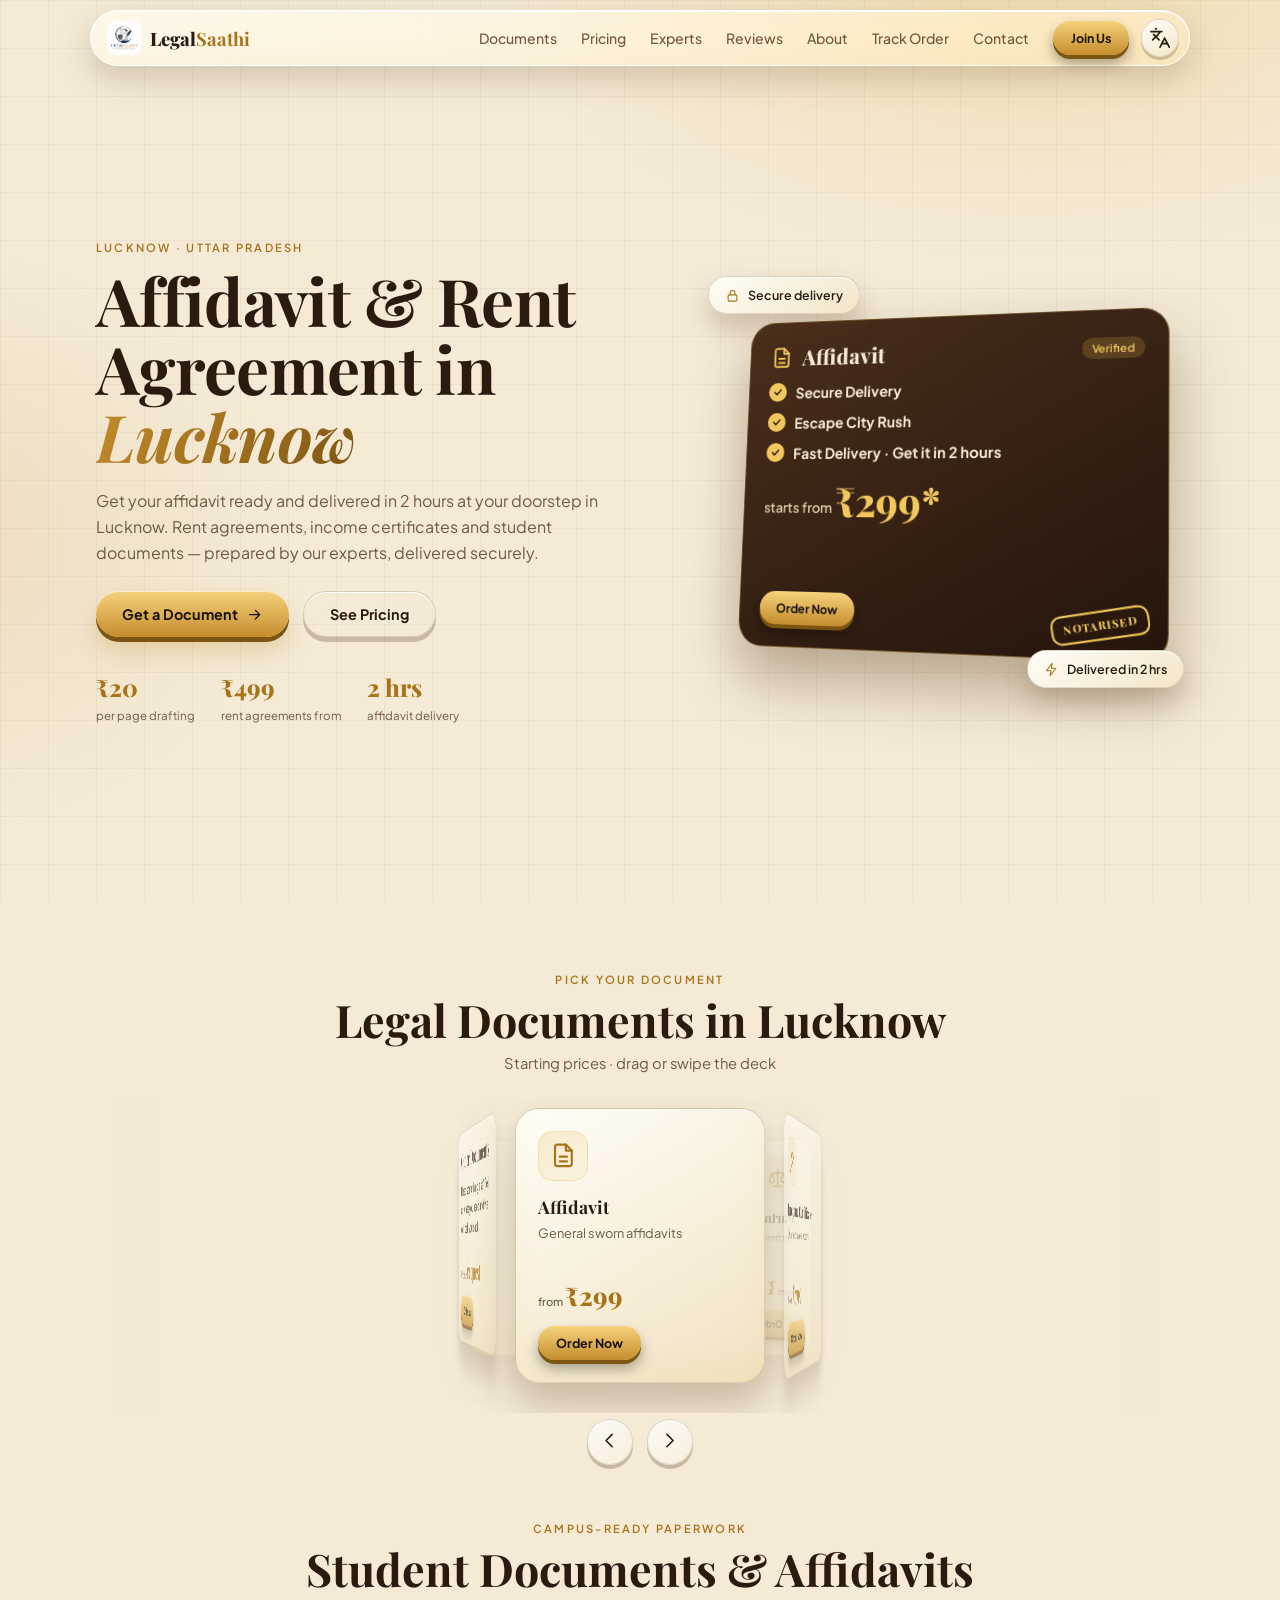
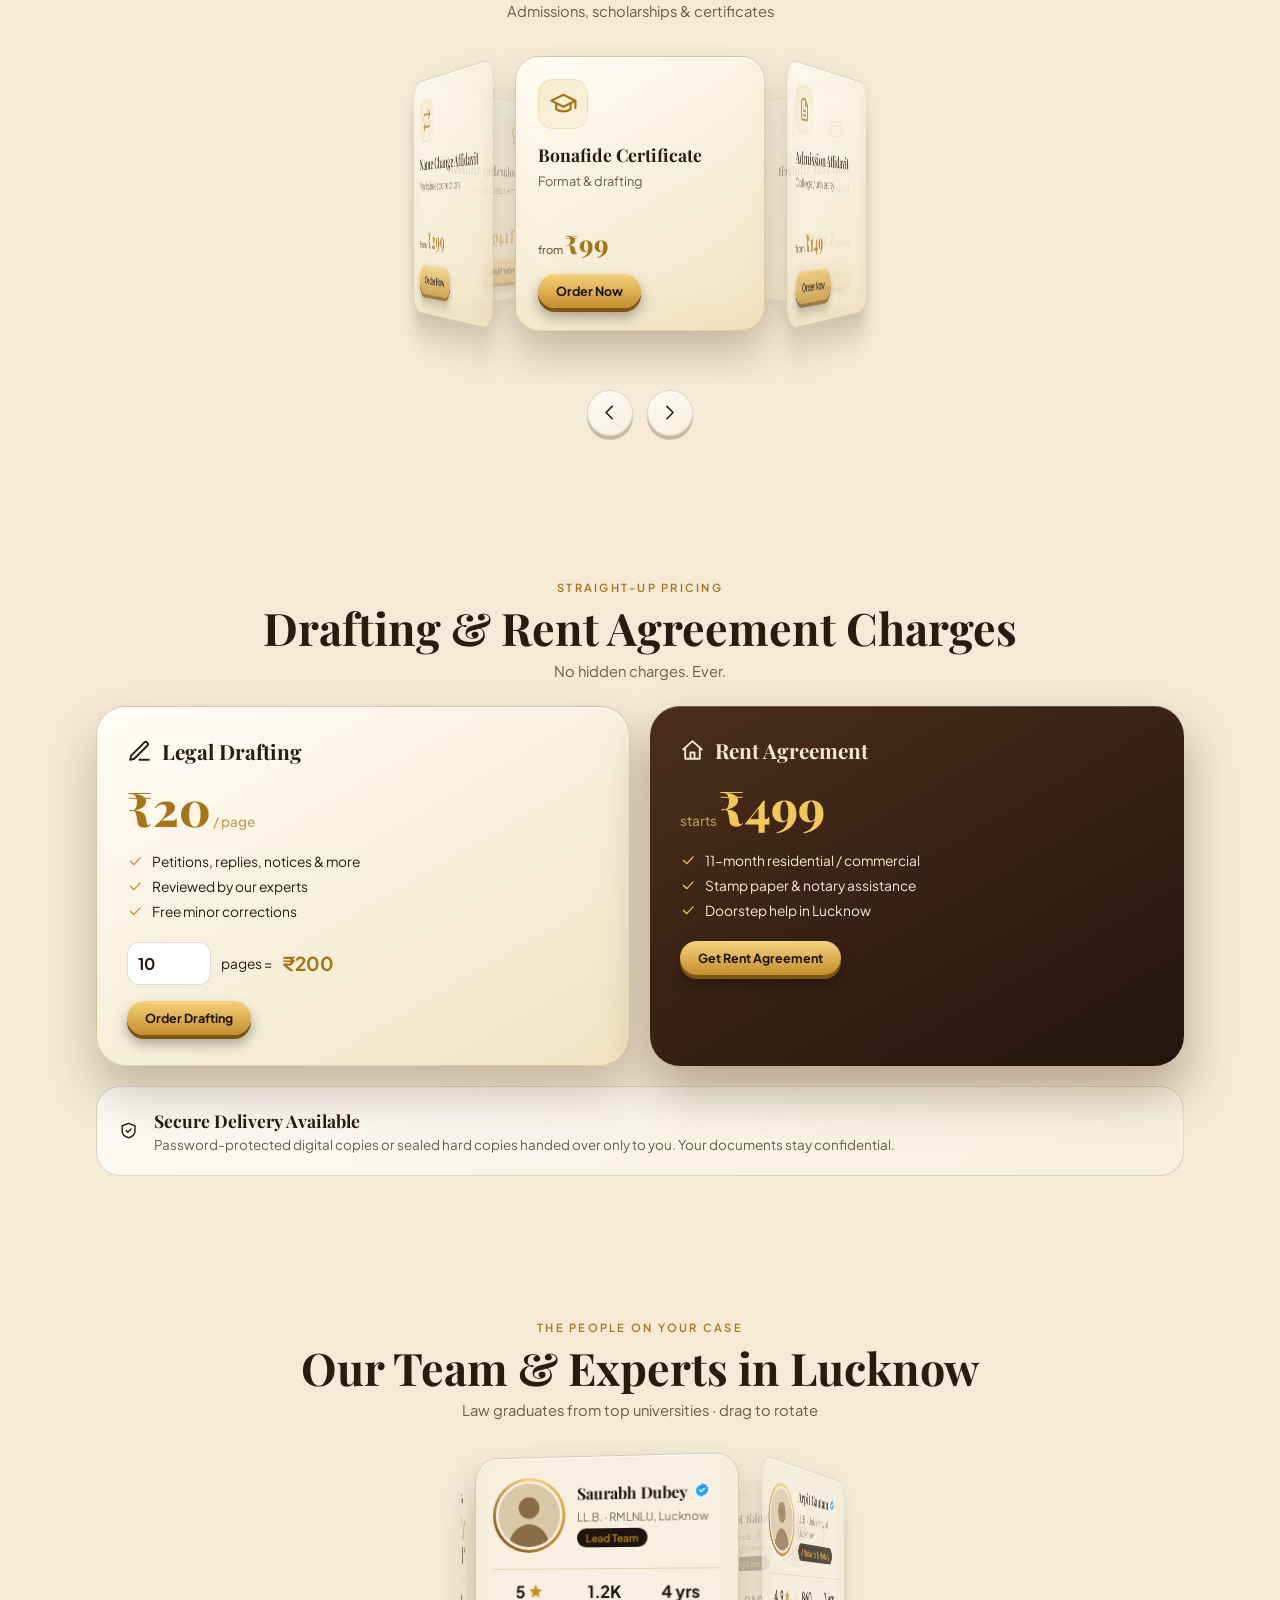
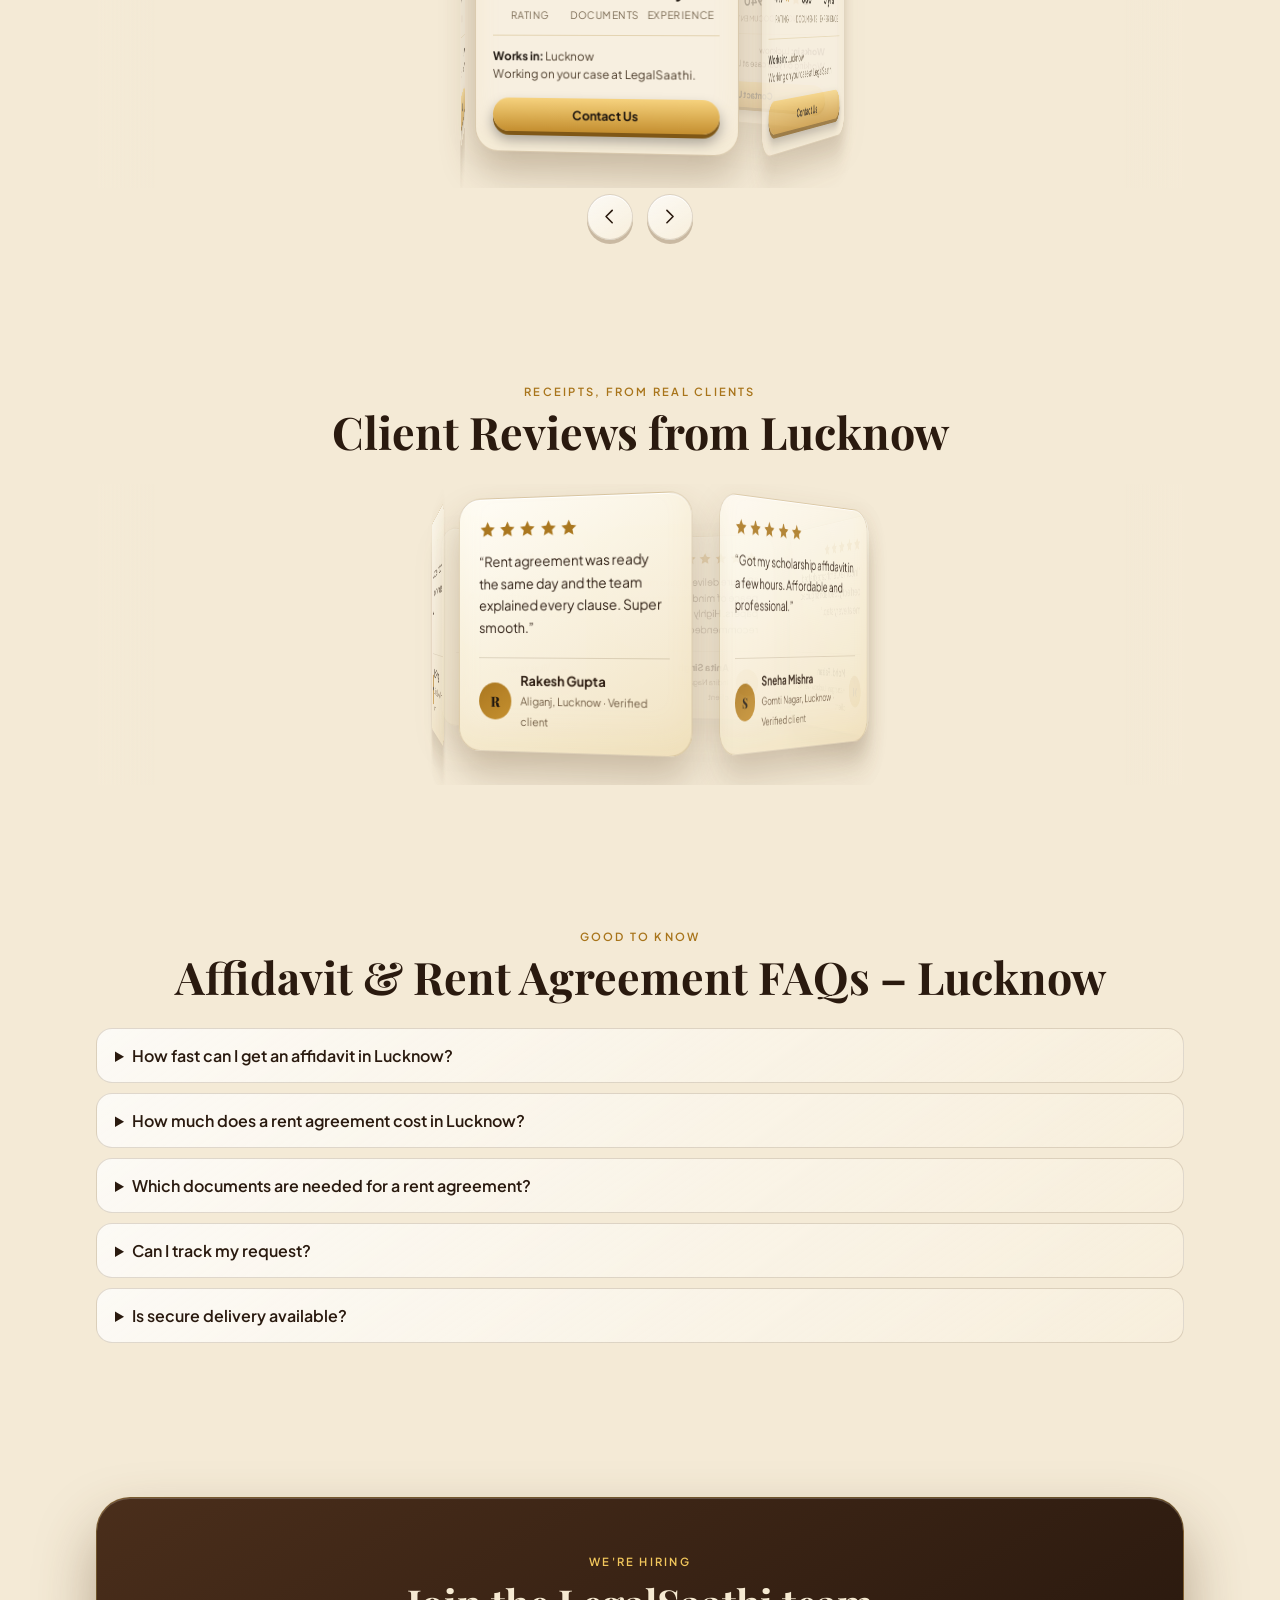
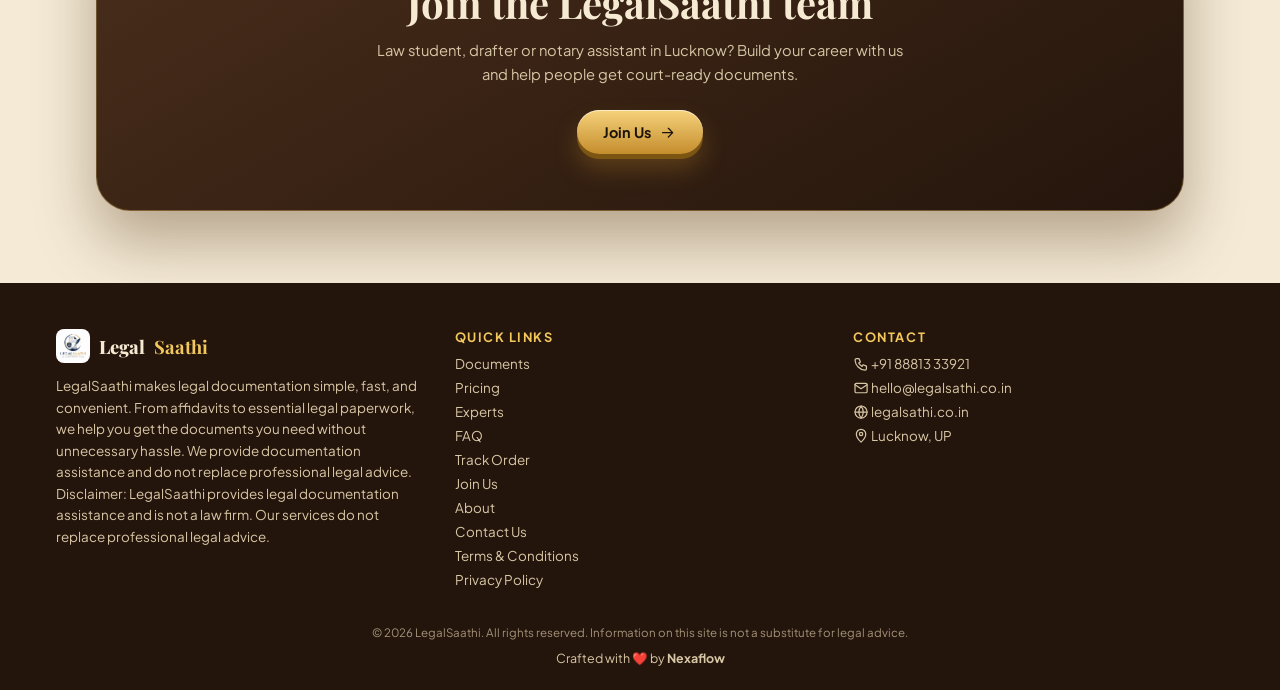
==== commit 270ca971: "Update index.html" ====
--- a/index.html
+++ b/index.html
@@ -338,7 +338,7 @@
 let cpn=null;const W={};const tsr=(k,id)=>{if(W[k]!==undefined||!window.turnstile||!TS)return;W[k]=turnstile.render(id,{sitekey:TS,theme:"light"})};
 const gate=async(a,p,k)=>{if(!SB.url)throw{m:"Online service is being set up. Please call 8881333921."};const w=W[k];if(w===undefined)throw{m:"Security check is still loading. Please wait a moment and try again."};const t=turnstile.getResponse(w);if(!t)throw{m:"Please complete the security check."};
  let x;try{x=await fetch(SB.url+"/functions/v1/gate",{method:"POST",headers:{"Content-Type":"application/json",apikey:SB.key,Authorization:"Bearer "+SB.key},body:JSON.stringify({action:a,token:t,payload:p})})}finally{turnstile.reset(w)}
- const d=await x.json().catch(()=>({}));if(!x.ok){const c=String(d.error||d.message||d.msg||"").slice(0,120);console.error("gate failed",x.status,d);throw{m:d.error=="captcha"?"Security check failed. Please try again.":/closed/.test(d.error||"")?"We are not taking new online requests right now. Please call 8881333921.":d.error=="invalid details"?"Please check your details and promo code, then try again.":"Something went wrong. Please try again or call 8881333921. [Error "+x.status+(c?": "+c:"")+"]"}}return d};
+ const d=await x.json().catch(()=>({}));if(!x.ok){const c=String(d.error||d.message||d.msg||"").slice(0,120);console.error("gate failed",x.status,d);throw{m:d.error=="captcha"?"Security check failed. Please try again.":/closed/.test(d.error||"")?"We are not taking new online requests right now. Please call 8881333921.":d.error=="invalid coupon"?"This promo code is not valid. Please remove it or try another.":d.error=="first order only"?"This promo code is only for first orders.":d.error=="invalid details"?"Please check your details and try again.":"Something went wrong. Please try again or call 8881333921. [Error "+x.status+(c?": "+c:"")+"]"}}return d};
 const AD="Aadhaar card of applicant",PP="1 passport-size photo";
 const D={affidavit:[AD,"Purpose of the affidavit (where it will be submitted)","Any supporting document, if applicable"],"income-certificate":[AD,PP,"Ration card or Family ID","Income proof (salary slip or self-declaration)","Address proof"],"partnership-deed":["Aadhaar & PAN of every partner","Passport photos of all partners","Firm name & registered address","Capital & profit-sharing ratio"],"marriage-affidavit":["Aadhaar of bride & groom","Passport photos of both","Marriage card or photograph","Aadhaar of 2 witnesses"],rent:["Aadhaar & PAN of landlord and tenant","Passport photo of both","Rented property address","Monthly rent & deposit amount","Ownership proof (electricity bill / sale deed)"],drafting:["Draft details or reference documents","Names & addresses of all parties","Approximate number of pages"]};
 const DS=["Aadhaar card of student",PP,"College ID or admission letter","Latest marksheet","Parent's Aadhaar (if an affidavit is needed)"];
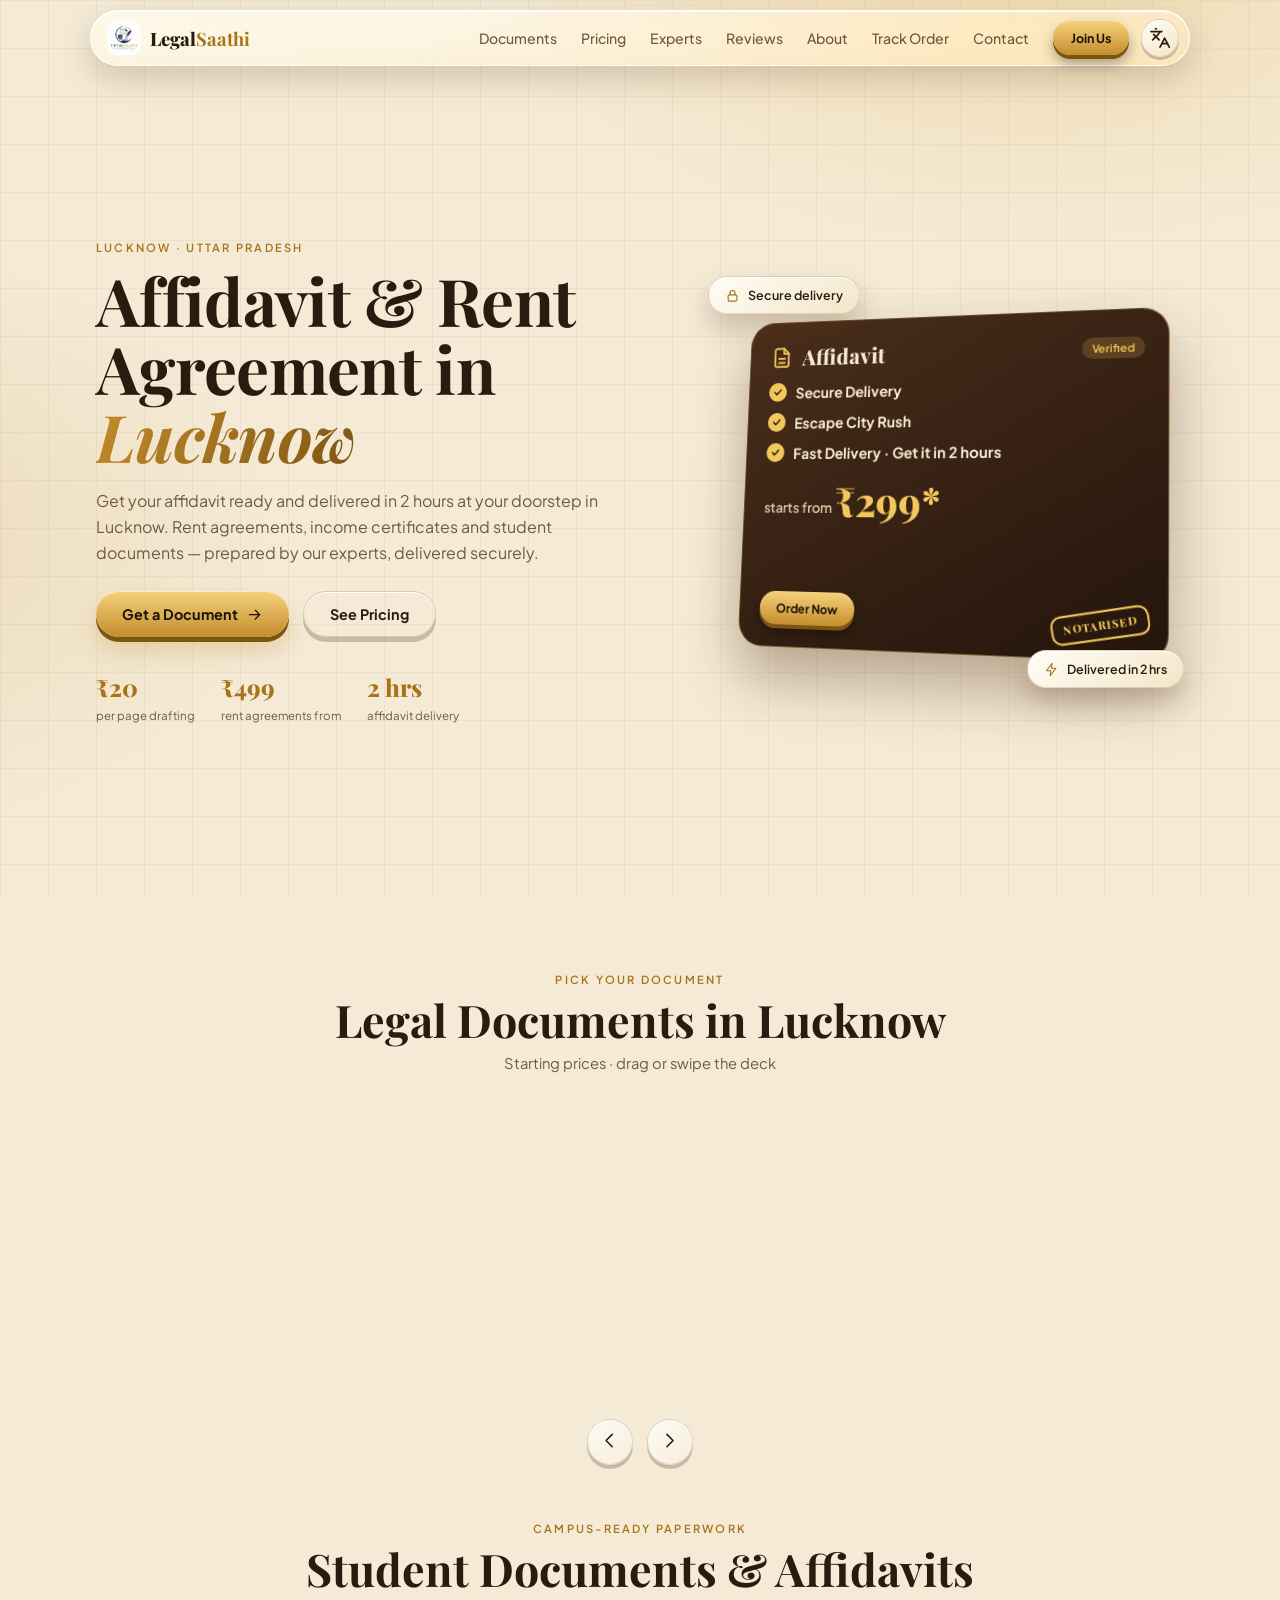
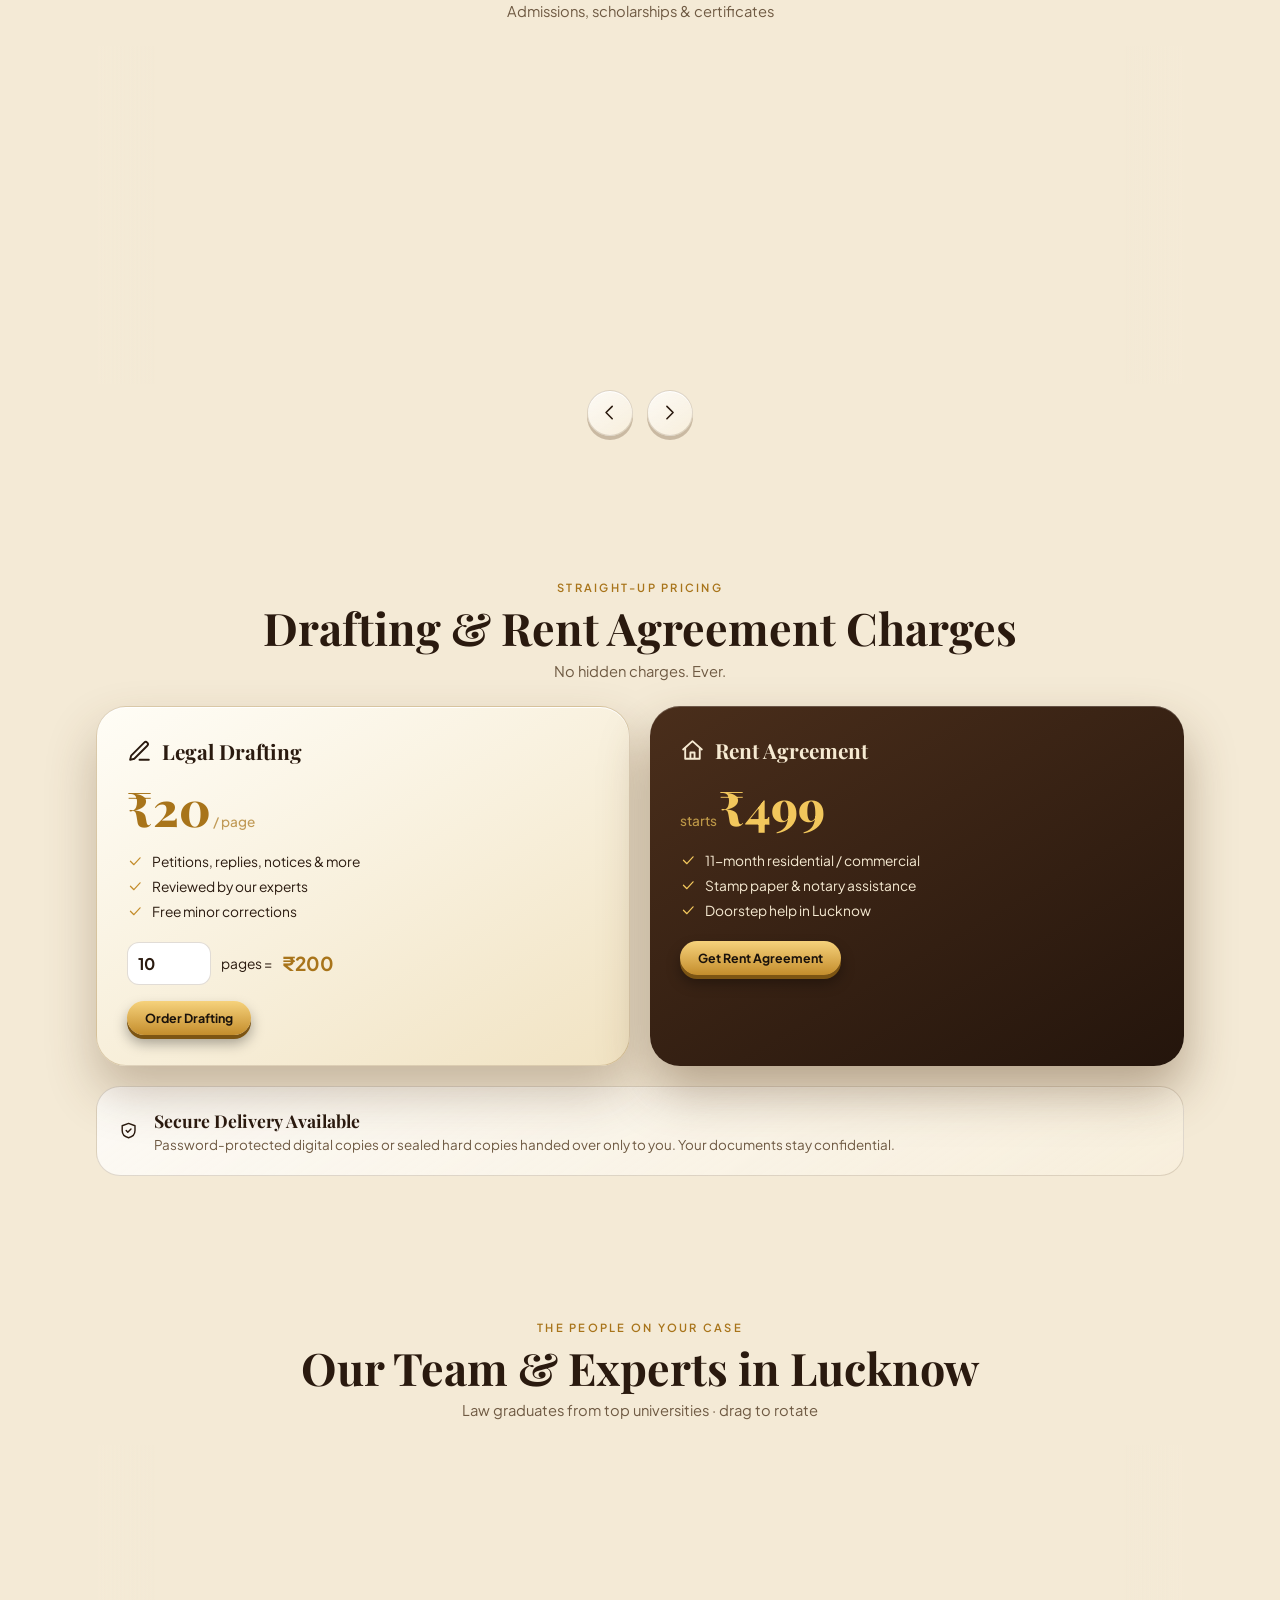
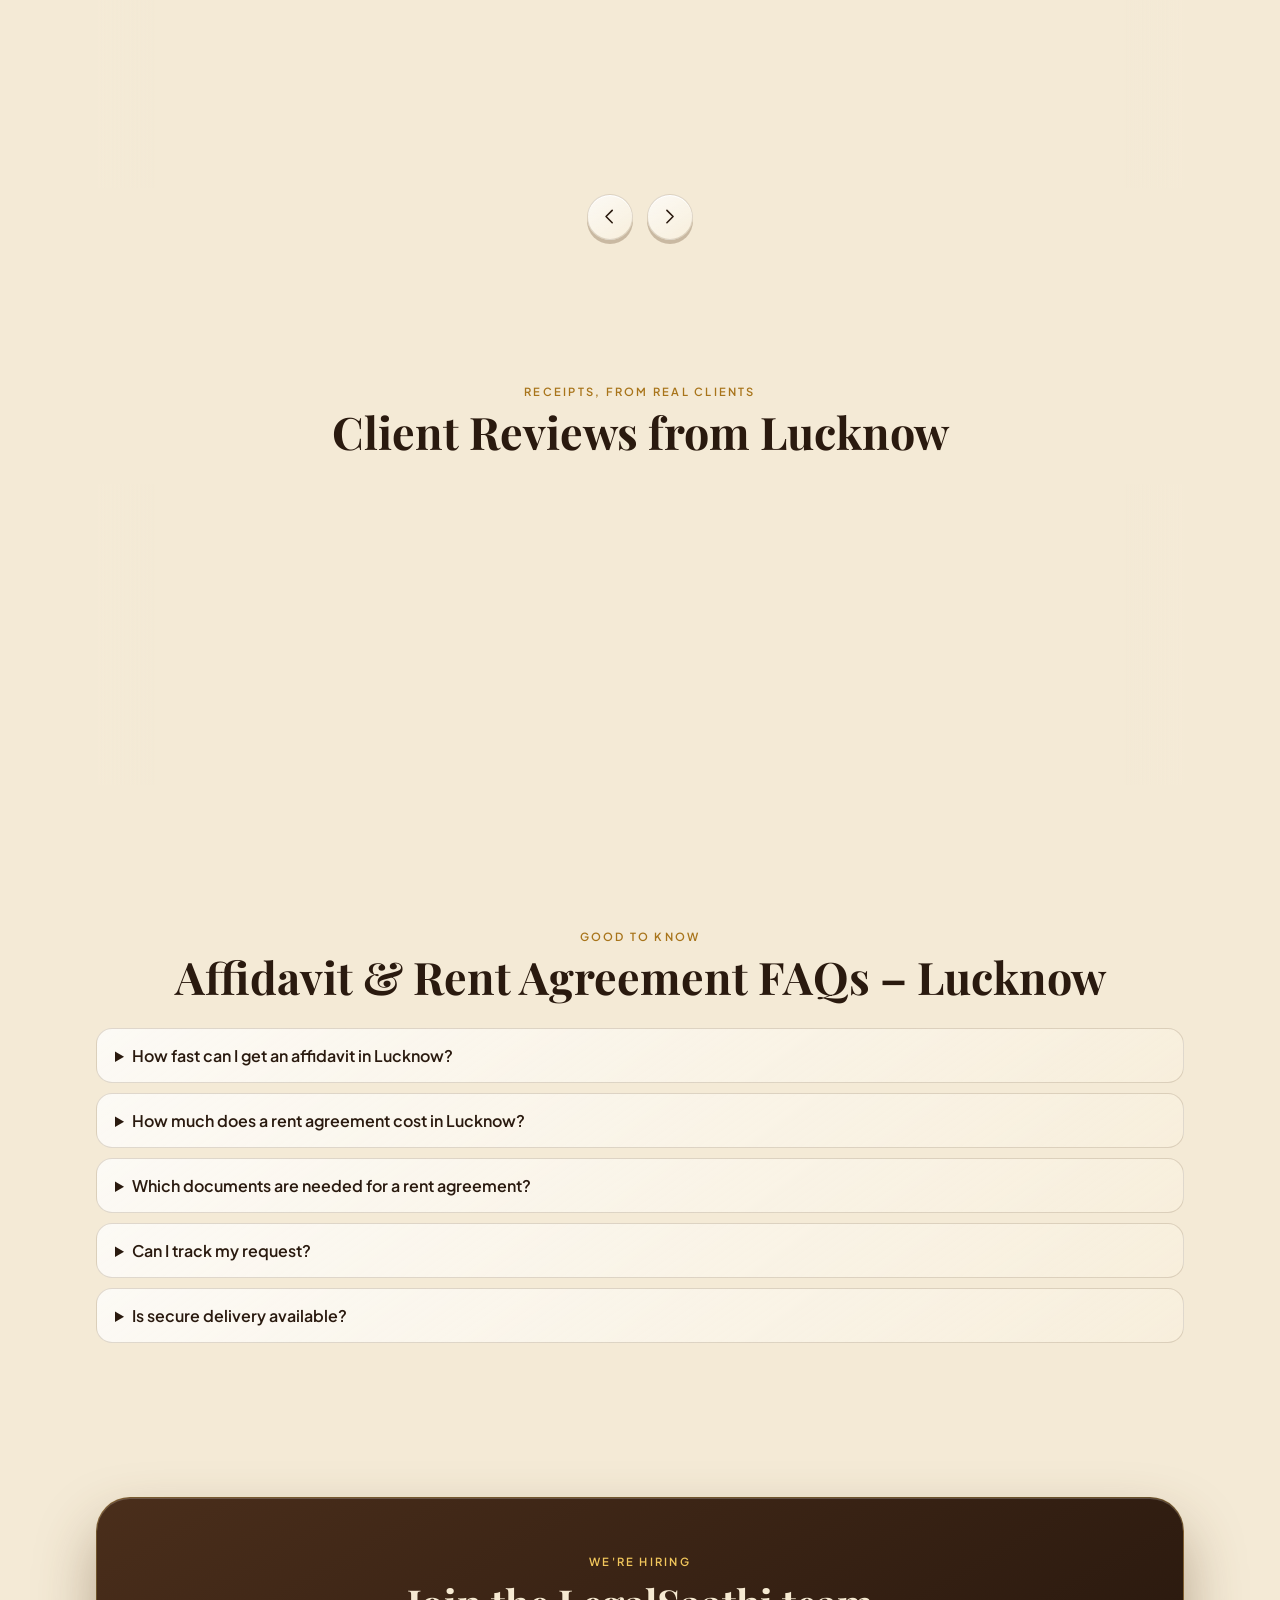
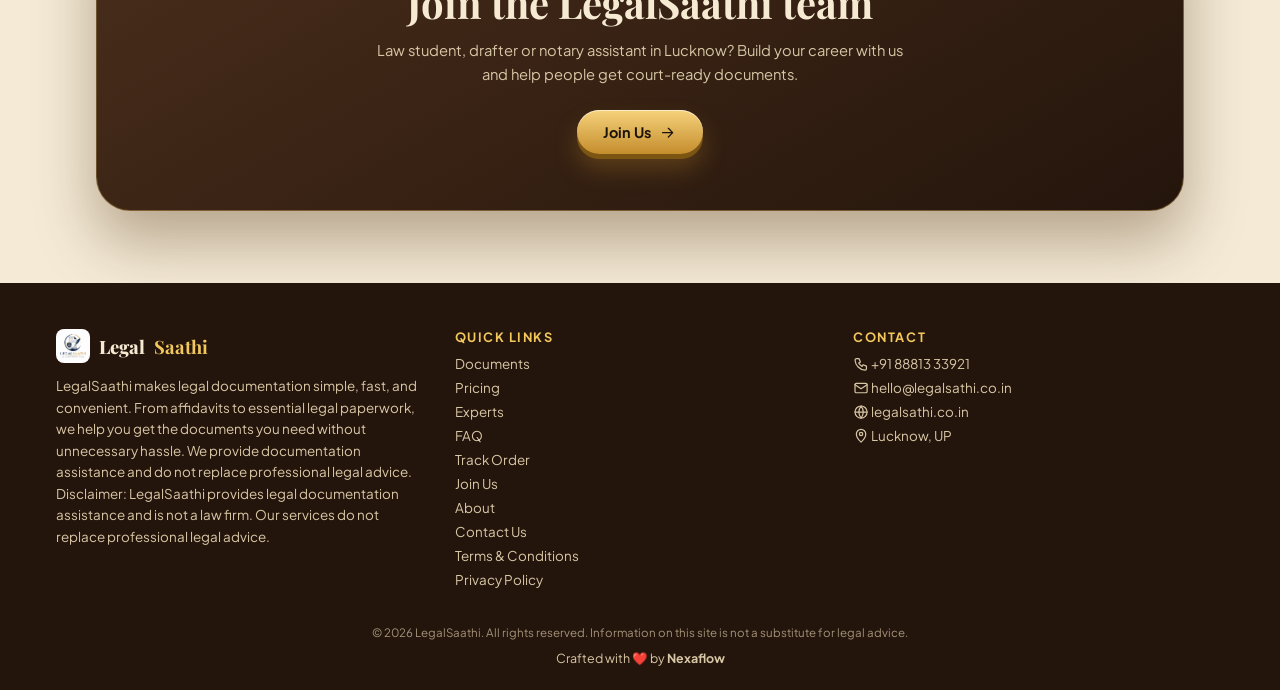
==== commit aba2e58a: "Update index.html" ====
--- a/index.html
+++ b/index.html
@@ -338,7 +338,7 @@
 let cpn=null;const W={};const tsr=(k,id)=>{if(W[k]!==undefined||!window.turnstile||!TS)return;W[k]=turnstile.render(id,{sitekey:TS,theme:"light"})};
 const gate=async(a,p,k)=>{if(!SB.url)throw{m:"Online service is being set up. Please call 8881333921."};const w=W[k];if(w===undefined)throw{m:"Security check is still loading. Please wait a moment and try again."};const t=turnstile.getResponse(w);if(!t)throw{m:"Please complete the security check."};
  let x;try{x=await fetch(SB.url+"/functions/v1/gate",{method:"POST",headers:{"Content-Type":"application/json",apikey:SB.key,Authorization:"Bearer "+SB.key},body:JSON.stringify({action:a,token:t,payload:p})})}finally{turnstile.reset(w)}
- const d=await x.json().catch(()=>({}));if(!x.ok){const c=String(d.error||d.message||d.msg||"").slice(0,120);console.error("gate failed",x.status,d);throw{m:d.error=="captcha"?"Security check failed. Please try again.":/closed/.test(d.error||"")?"We are not taking new online requests right now. Please call 8881333921.":d.error=="invalid coupon"?"This promo code is not valid. Please remove it or try another.":d.error=="first order only"?"This promo code is only for first orders.":d.error=="invalid details"?"Please check your details and try again.":"Something went wrong. Please try again or call 8881333921. [Error "+x.status+(c?": "+c:"")+"]"}}return d};
+ const d=await x.json().catch(()=>({}));if(!x.ok){const c=String(d.error||d.message||d.msg||"").slice(0,120);console.error("gate failed",x.status,d);throw{m:d.error=="captcha"?"Security check failed. Please try again.":/closed/.test(d.error||"")?"We are not taking new online requests right now. Please call 8881333921.":d.error=="invalid details"?"Please check your details and promo code, then try again.":"Something went wrong. Please try again or call 8881333921. [Error "+x.status+(c?": "+c:"")+"]"}}return d};
 const AD="Aadhaar card of applicant",PP="1 passport-size photo";
 const D={affidavit:[AD,"Purpose of the affidavit (where it will be submitted)","Any supporting document, if applicable"],"income-certificate":[AD,PP,"Ration card or Family ID","Income proof (salary slip or self-declaration)","Address proof"],"partnership-deed":["Aadhaar & PAN of every partner","Passport photos of all partners","Firm name & registered address","Capital & profit-sharing ratio"],"marriage-affidavit":["Aadhaar of bride & groom","Passport photos of both","Marriage card or photograph","Aadhaar of 2 witnesses"],rent:["Aadhaar & PAN of landlord and tenant","Passport photo of both","Rented property address","Monthly rent & deposit amount","Ownership proof (electricity bill / sale deed)"],drafting:["Draft details or reference documents","Names & addresses of all parties","Approximate number of pages"]};
 const DS=["Aadhaar card of student",PP,"College ID or admission letter","Latest marksheet","Parent's Aadhaar (if an affidavit is needed)"];
